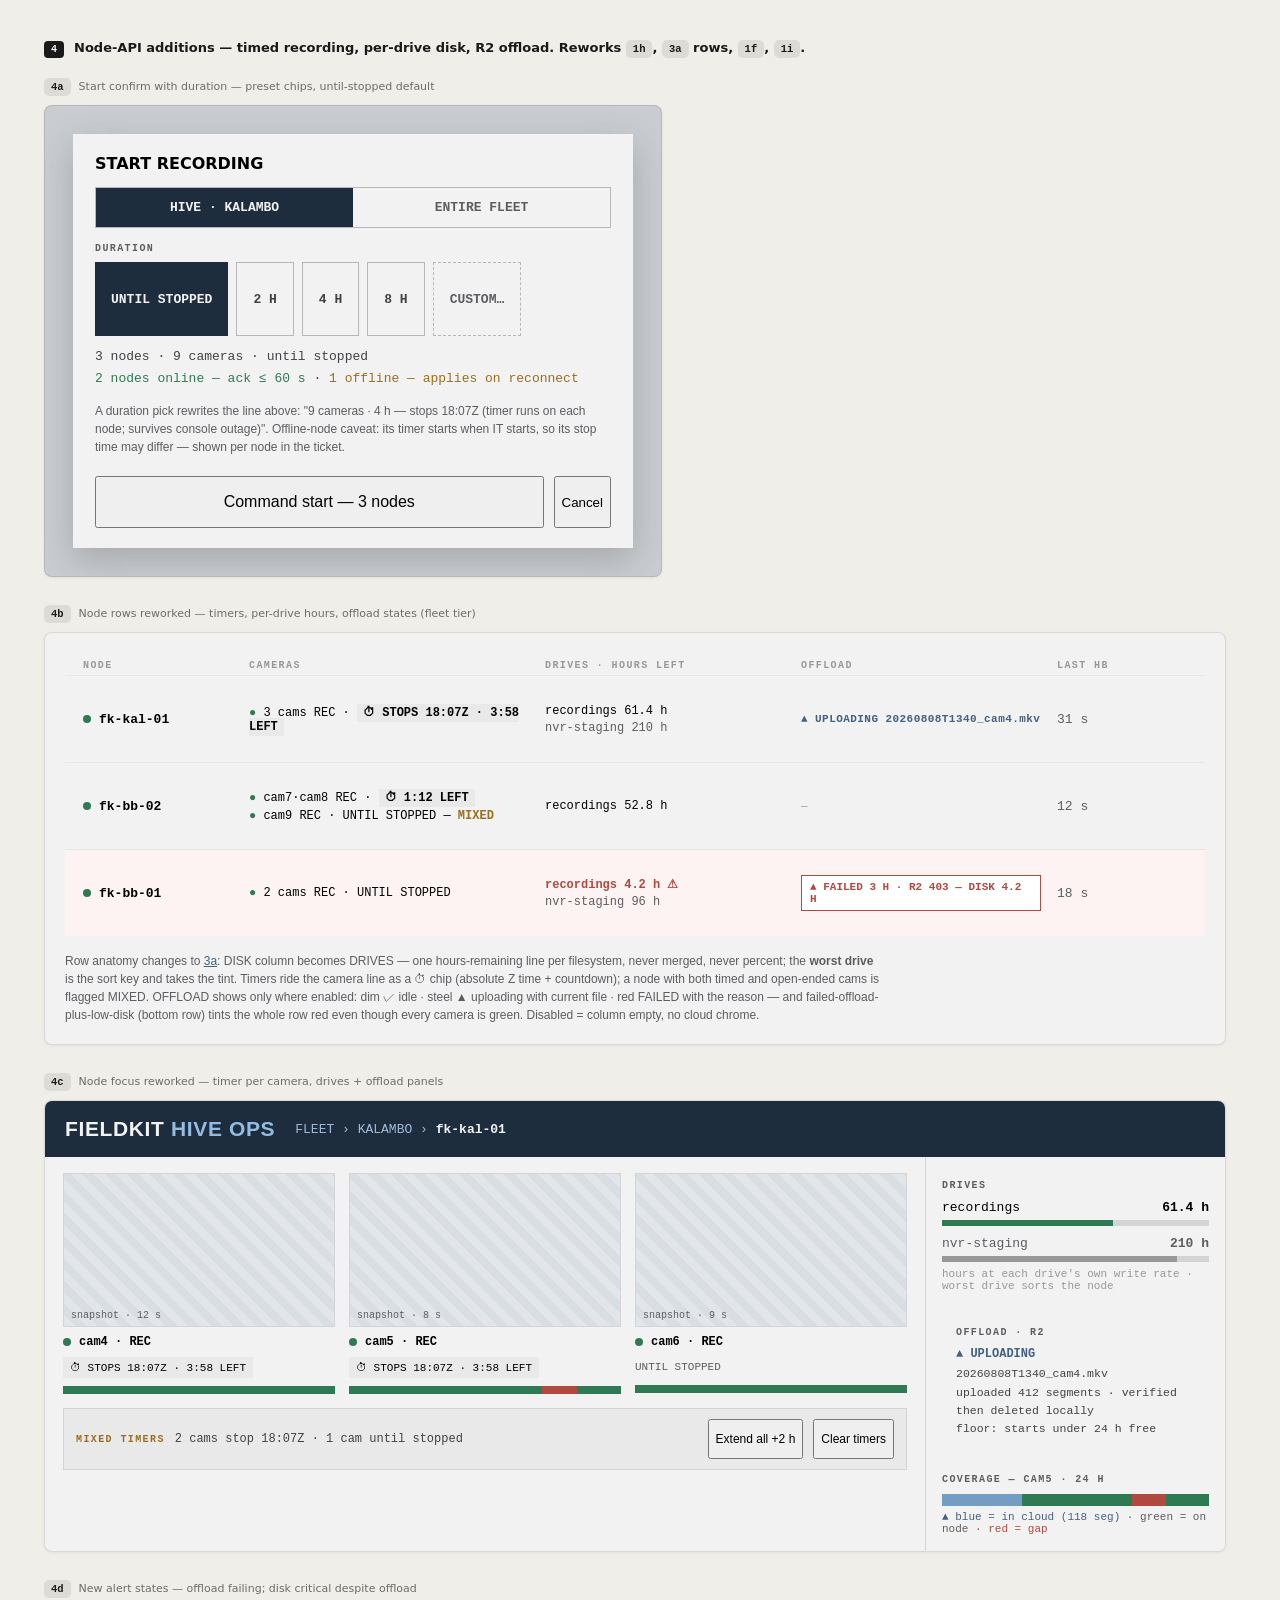
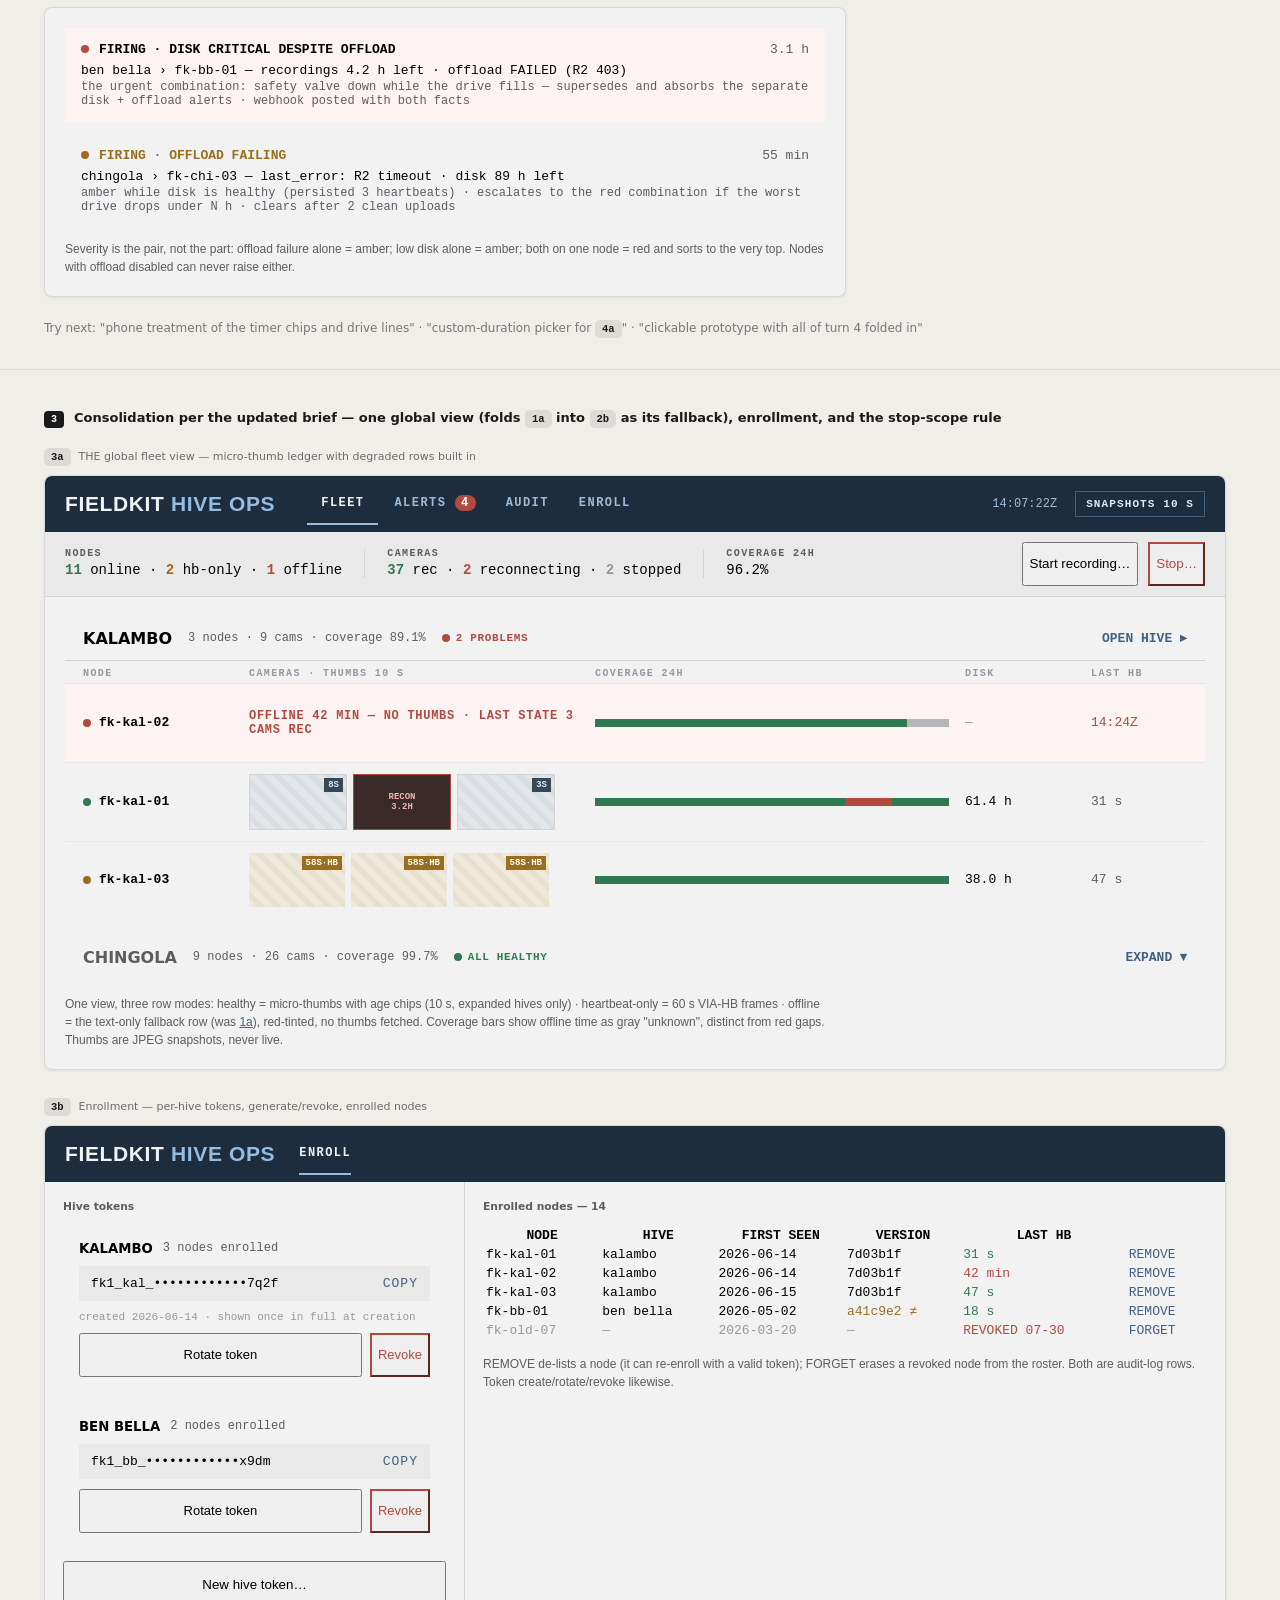
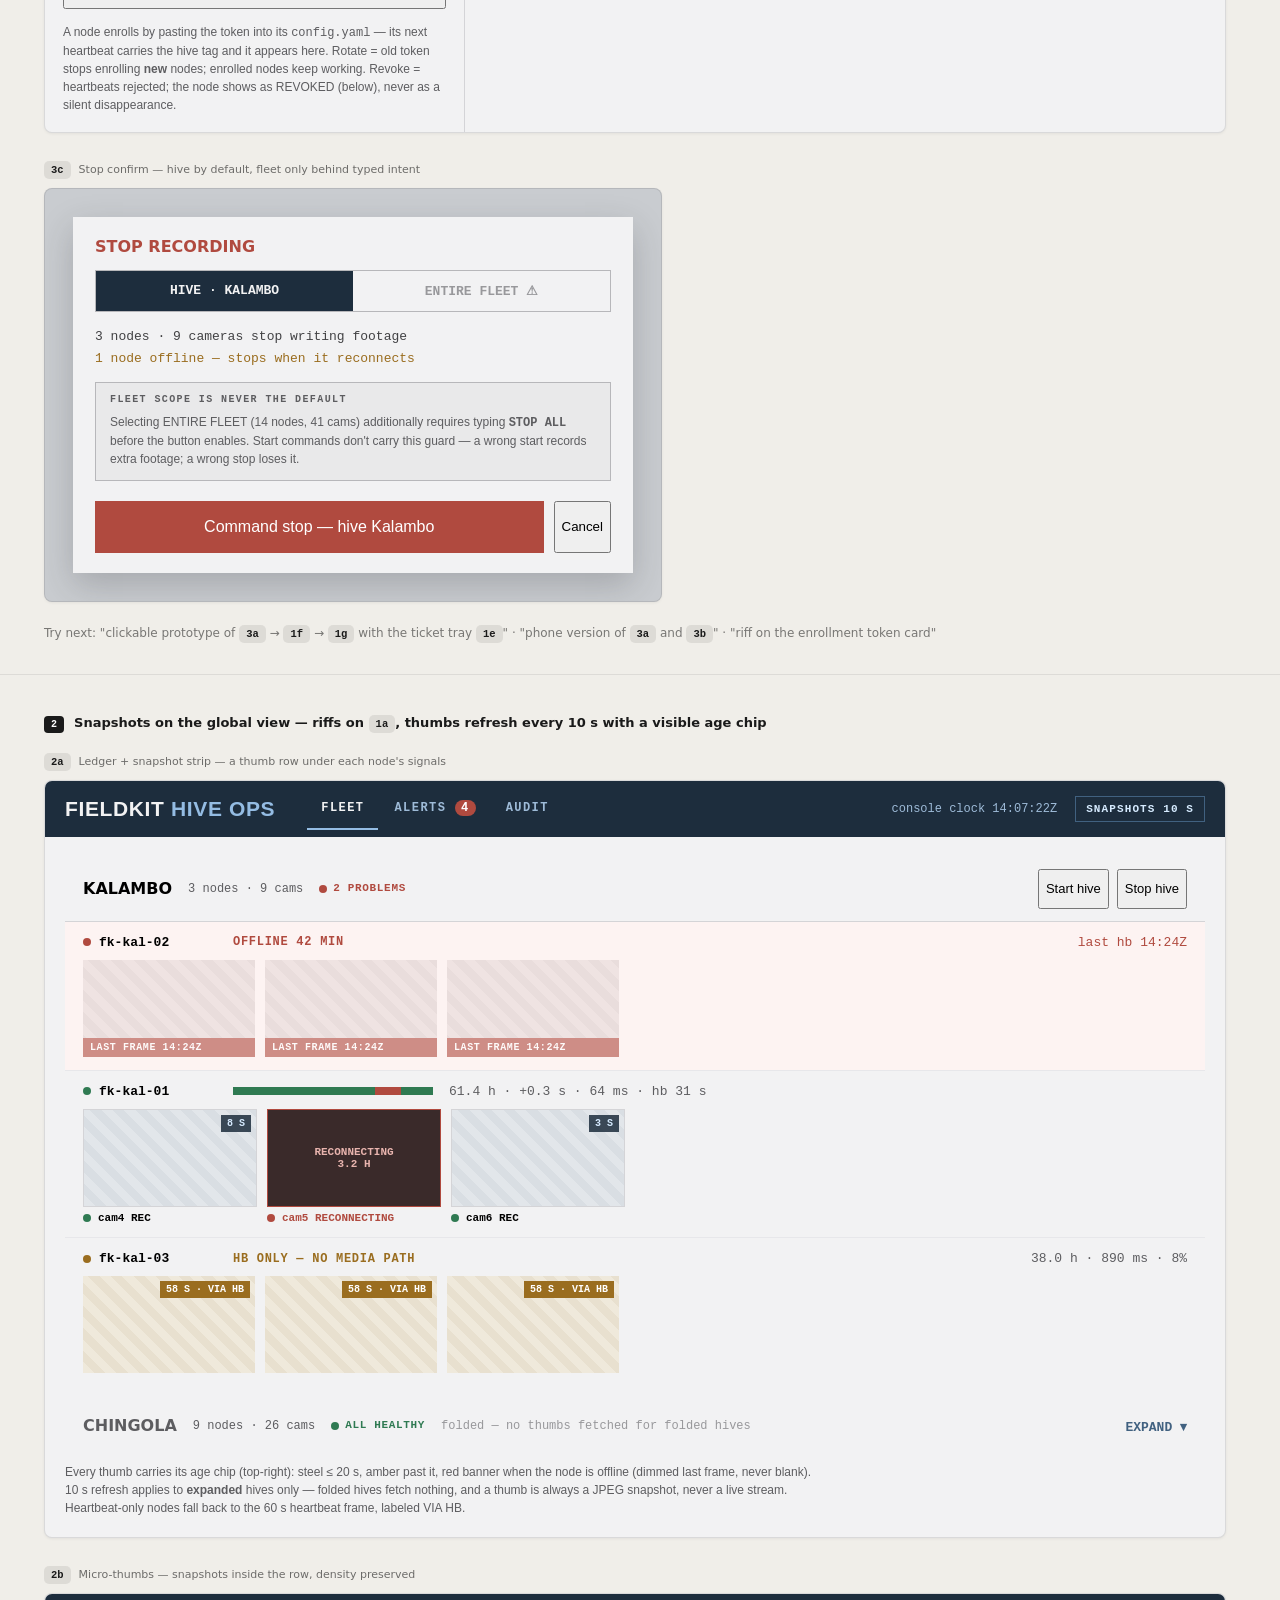
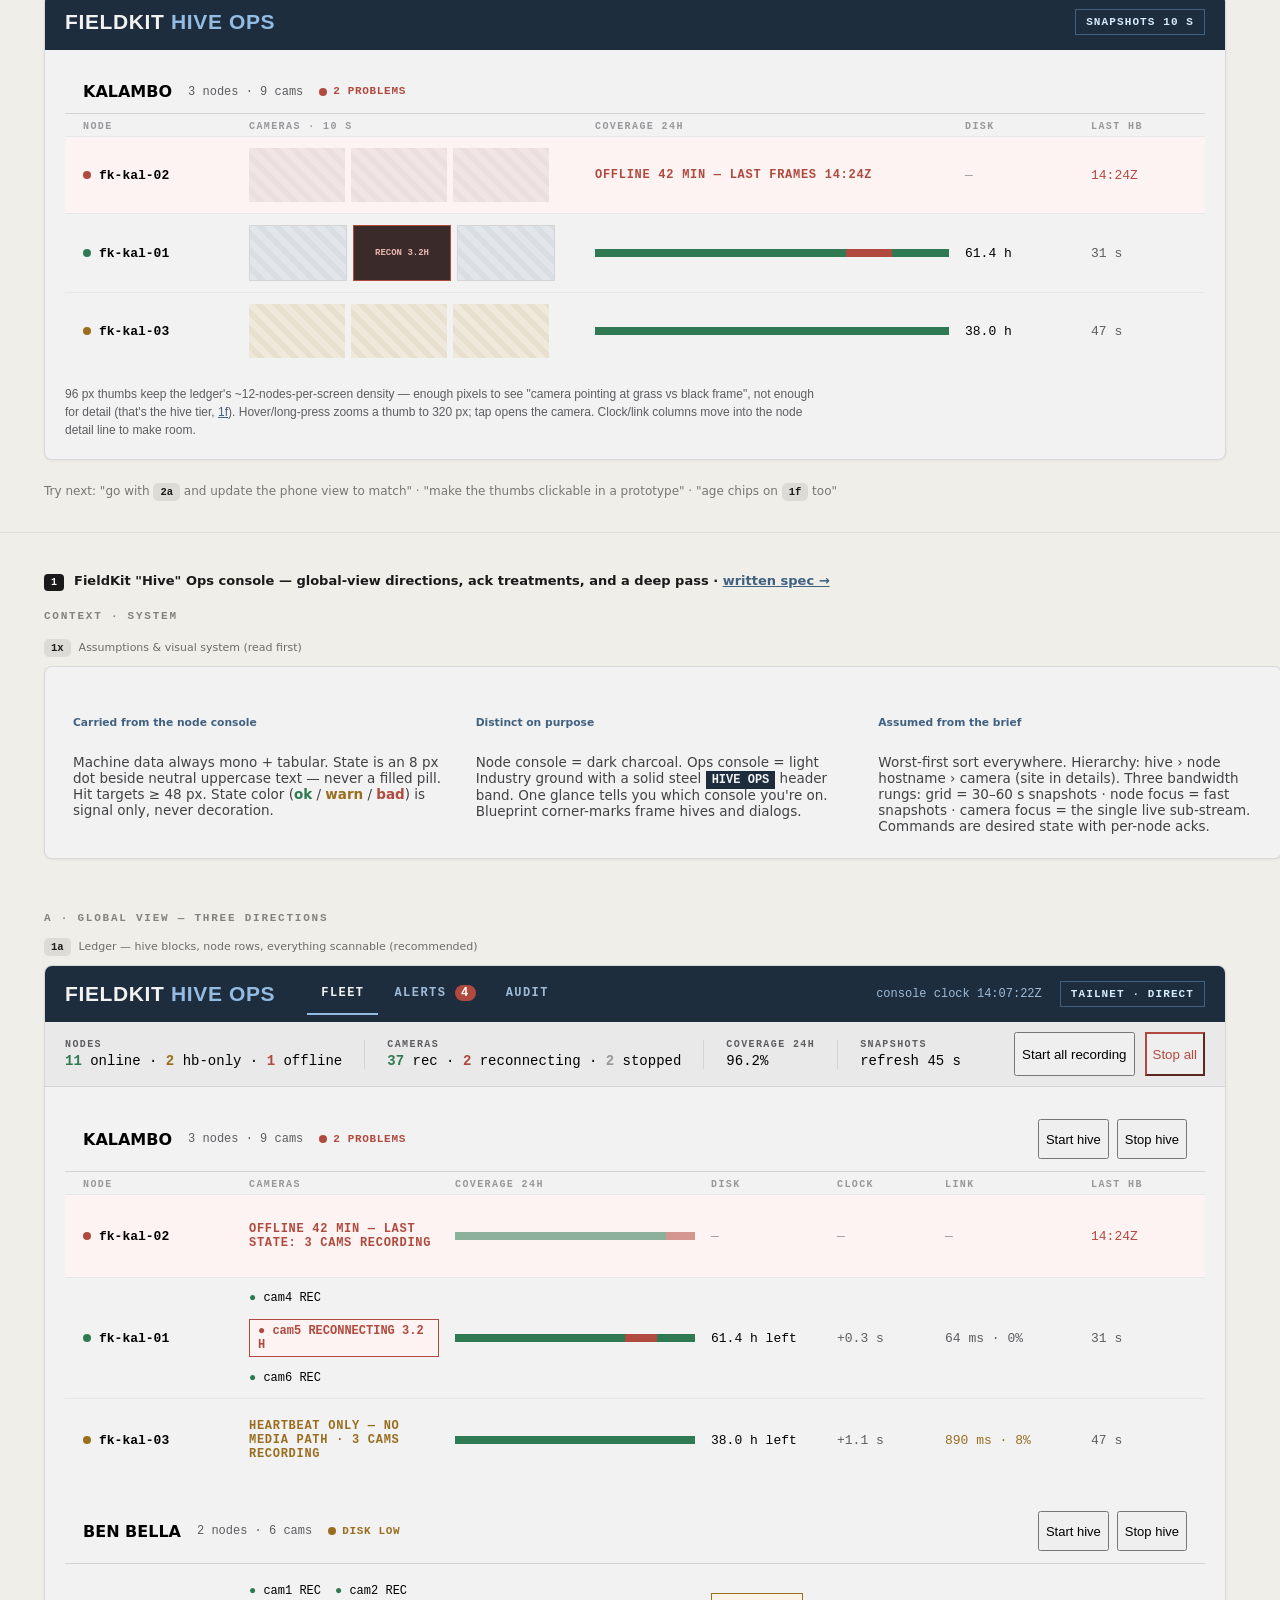
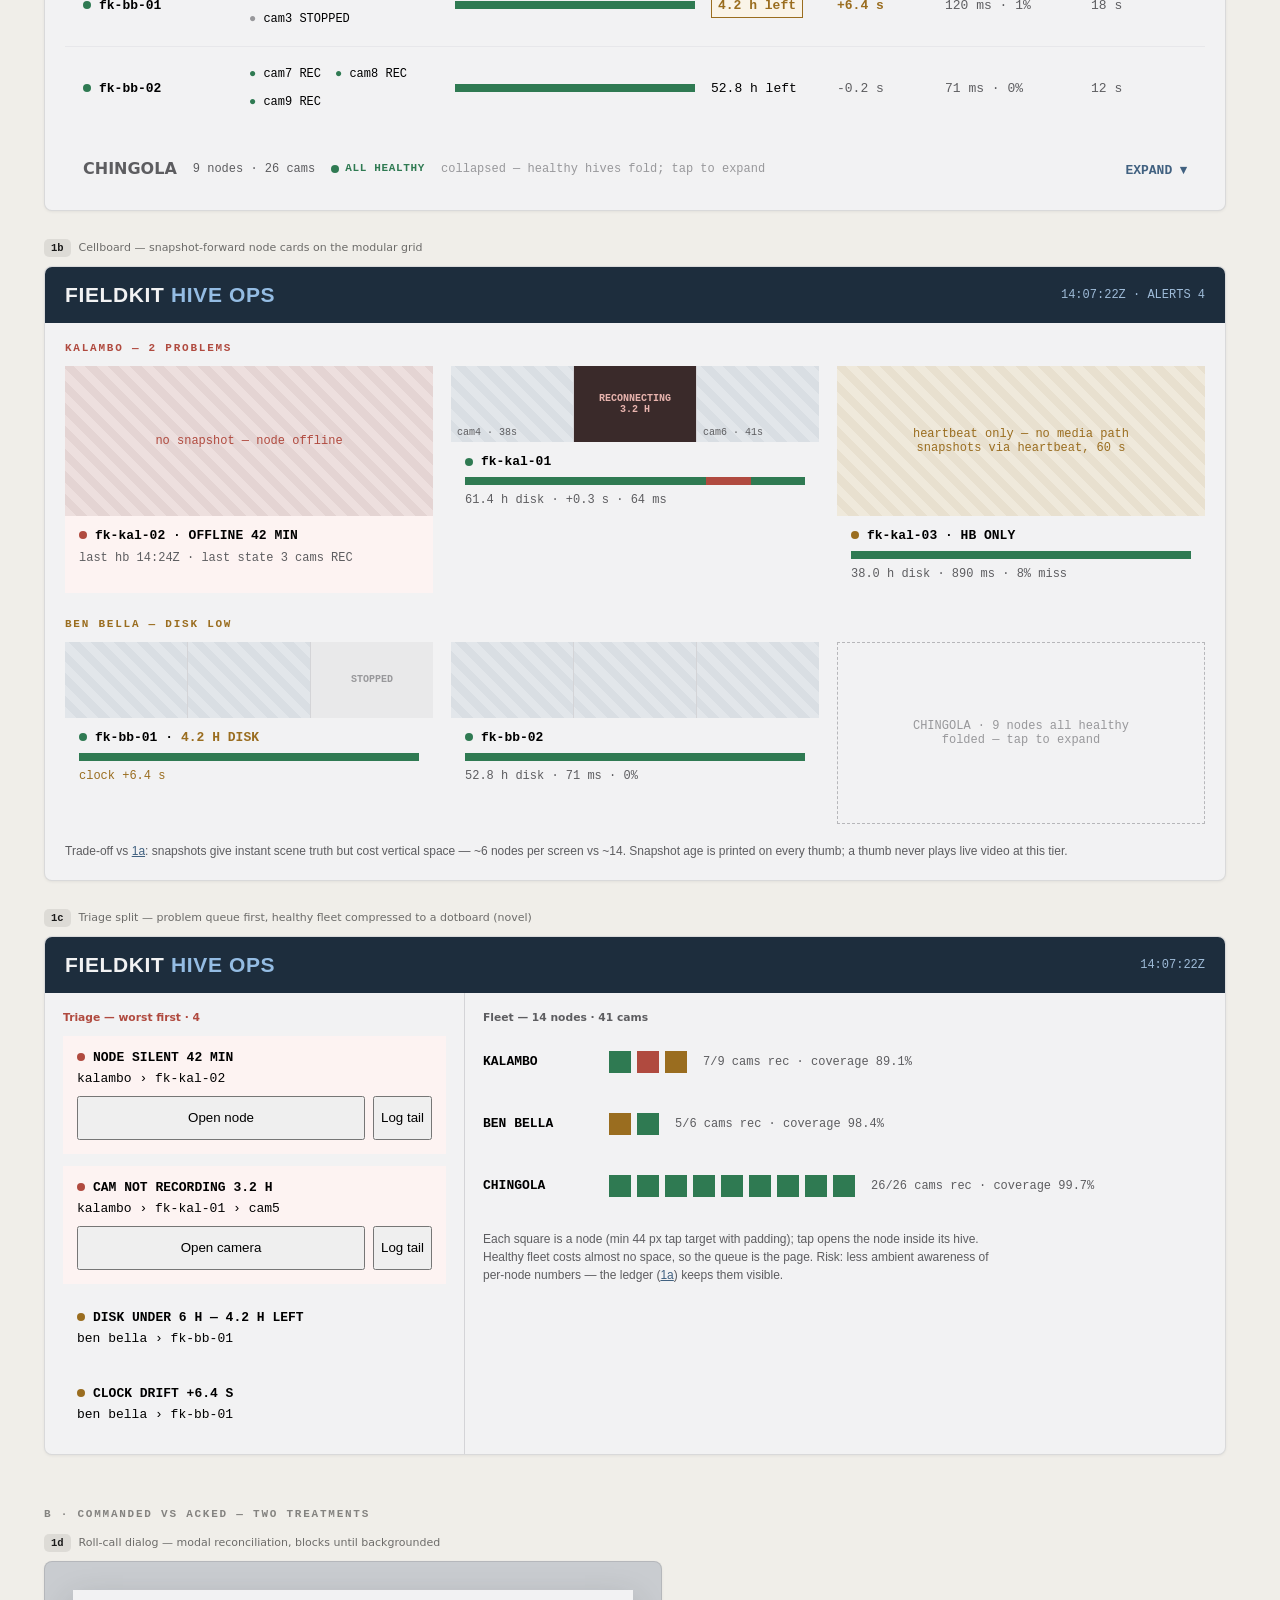
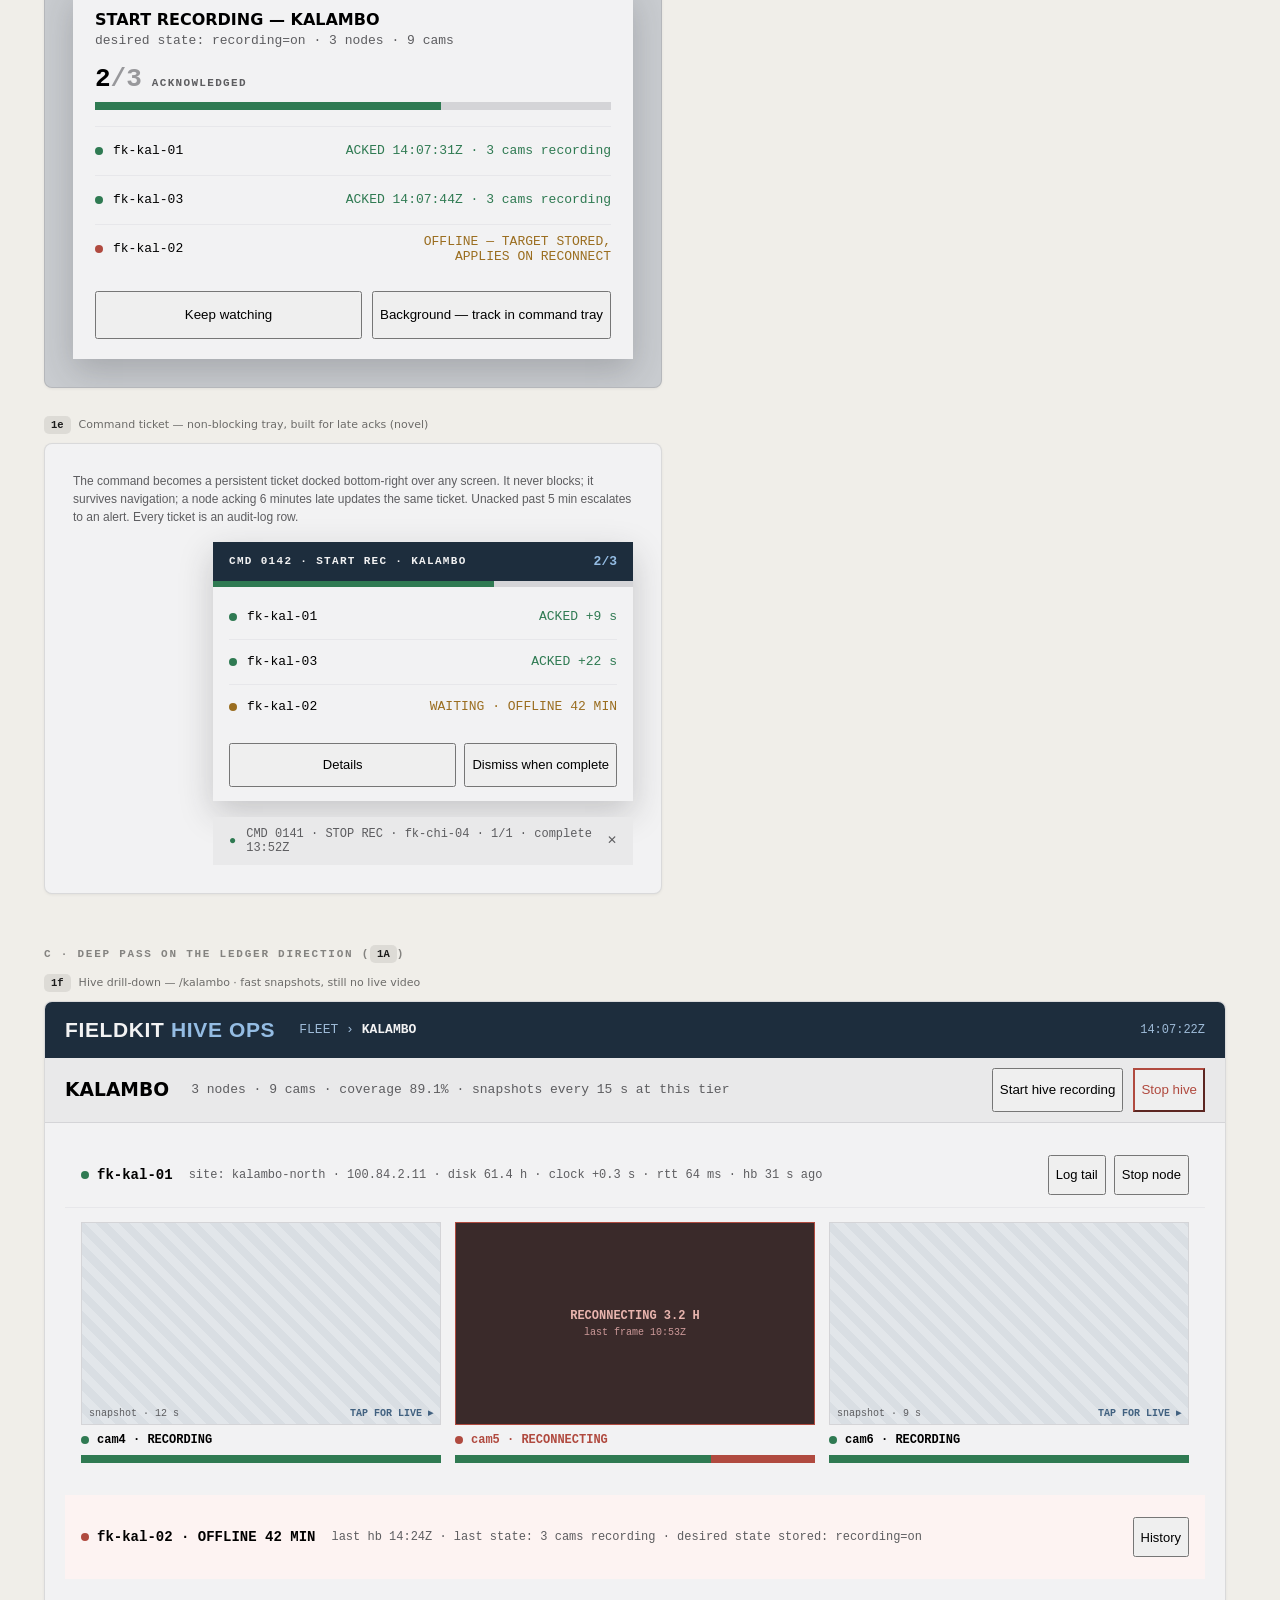
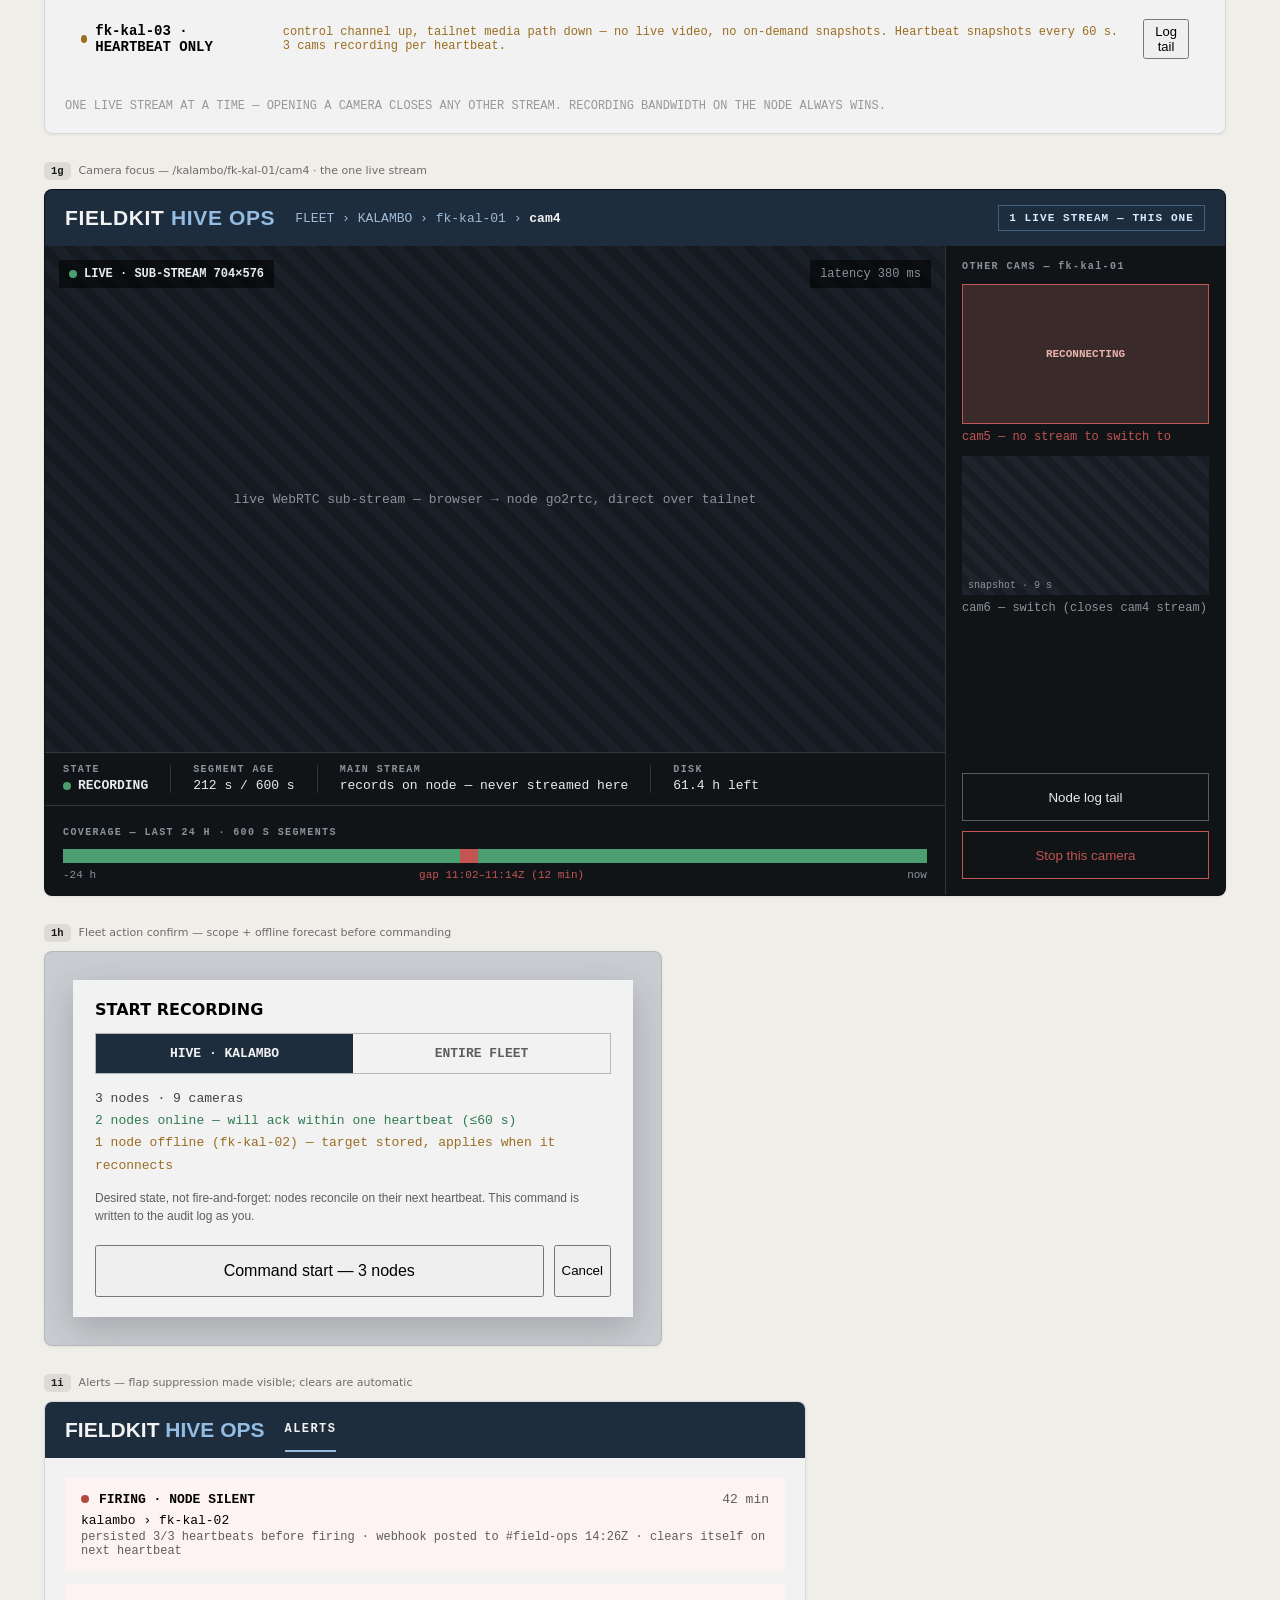
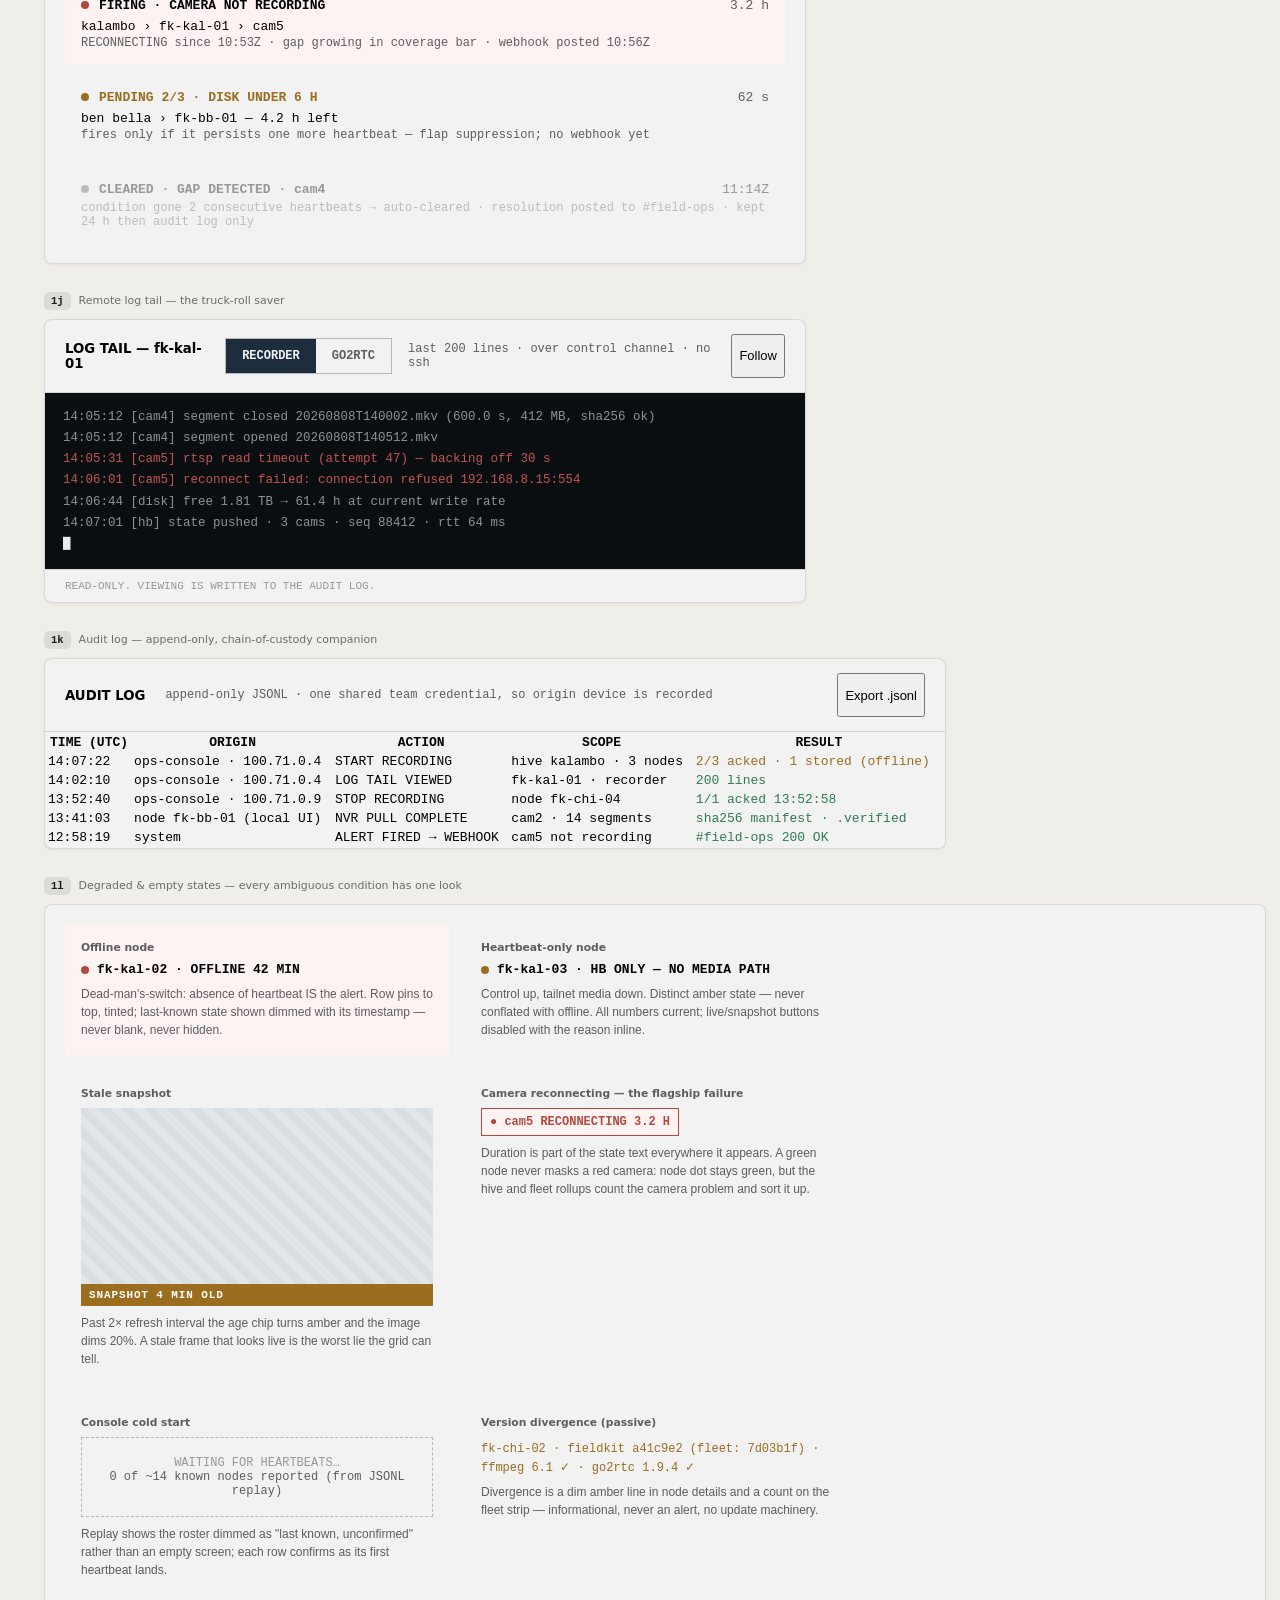
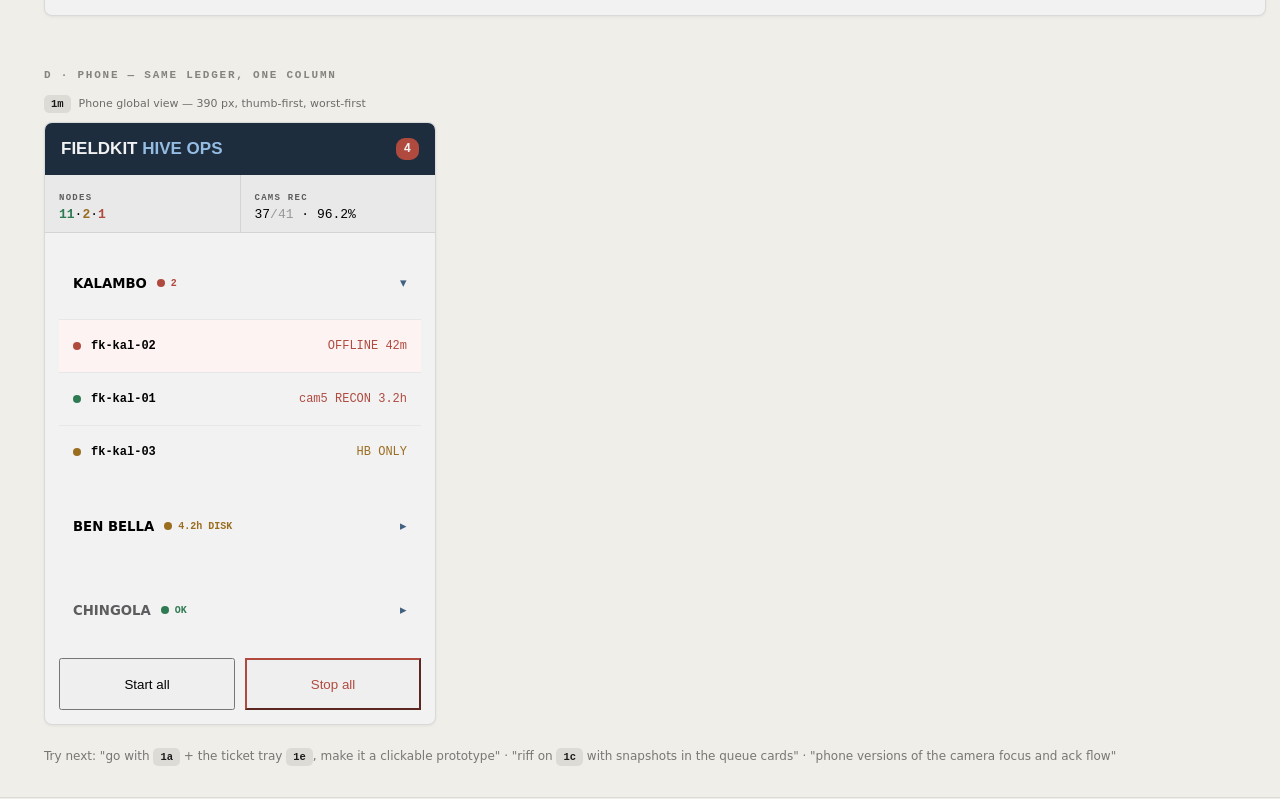
==== docs/ops-design-mocks.html @ 4061f27e "Hive ops console: fleet supervision for FieldKit nodes Nodes with an ops: block dial out to a centra" ====
<!DOCTYPE html>
<html>
<head>
<meta charset="utf-8">
<meta name="viewport" content="width=device-width, initial-scale=1">
<script src="./support.js"></script>
</head>
<body>
<x-dc>
<helmet data-dc-atomics><meta name="design_doc_mode" content="canvas"><link rel="stylesheet" href="ds/industry.css"><style>body{margin:0;background:#f0eee9;font-family:"Barlow",system-ui,sans-serif}a{color:#416180}a:hover{color:#1d2d3d}.dv-turn{padding:40px 44px 32px;border-bottom:1px solid rgba(0,0,0,.08);scroll-margin-top:16px}.dv-thd{display:flex;align-items:baseline;gap:10px;margin:0 0 20px}.dv-tid{font:600 10px ui-monospace,Menlo,monospace;padding:3px 7px;background:#1a1a1a;color:#fff;border-radius:4px;text-decoration:none}.dv-tname{font:600 13px/1.2 system-ui,sans-serif;color:#1a1a1a}.dv-opts{display:flex;flex-wrap:wrap;gap:28px;align-items:flex-start}.dv-opt{flex:none;display:flex;flex-direction:column;gap:9px;scroll-margin-top:16px}.dv-oid{font:600 10.5px ui-monospace,Menlo,monospace;padding:3px 7px;background:rgba(0,0,0,.08);color:#1a1a1a;border-radius:5px;text-decoration:none}.dv-olabel{display:flex;align-items:baseline;gap:8px;font:400 11px/1.3 system-ui,sans-serif;color:rgba(0,0,0,.55)}.dv-card{max-width:100%;background:#f2f2f3;border:1px solid rgba(0,0,0,.1);border-radius:8px;box-shadow:0 1px 3px rgba(0,0,0,.06);overflow:hidden}.dv-opt:target .dv-oid{background:#2a78d6;color:#fff}.dv-next{margin:22px 0 0;font:12px/1.5 system-ui,sans-serif;color:rgba(0,0,0,.5)}.dv-group{flex-basis:100%;margin:26px 0 -14px;font:600 11px/1 ui-monospace,Menlo,monospace;letter-spacing:.16em;text-transform:uppercase;color:rgba(0,0,0,.45)}.dv-group:first-of-type{margin-top:0}</style></helmet>
<section class="dv-turn" id="t4" data-screen-label="Turn 4 — timed recording, per-drive disk, cloud offload">
<div class="dv-thd"><a class="dv-tid" href="#t4">4</a><span class="dv-tname">Node-API additions — timed recording, per-drive disk, R2 offload. Reworks <a class="dv-oid" href="#1h">1h</a>, <a class="dv-oid" href="#3a">3a</a> rows, <a class="dv-oid" href="#1f">1f</a>, <a class="dv-oid" href="#1i">1i</a>.</span></div>
<div class="dv-opts">

<div class="dv-opt" id="4a"><div class="dv-olabel"><a class="dv-oid" href="#4a">4a</a>Start confirm with duration — preset chips, until-stopped default</div>
<div class="dv-card" style="width:560px;background:#c9ccd0;padding:28px" data-screen-label="4a Start confirm with duration">
<div class="blueprint" style="background:#f2f2f3;box-shadow:0 12px 32px rgba(43,43,45,.22)"><i class="corner tl"></i><i class="corner tr"></i><i class="corner bl"></i><i class="corner br"></i>
<div style="padding:20px 22px">
<h4 style="margin:0 0 14px">START RECORDING</h4>
<div style="display:flex;border:1px solid #b7b7ba;margin-bottom:16px">
<span style="flex:1;text-align:center;padding:12px;font:600 13px ui-monospace,Menlo,monospace;background:#1d2d3d;color:#f2f2f3">HIVE · KALAMBO</span>
<span style="flex:1;text-align:center;padding:12px;font:600 13px ui-monospace,Menlo,monospace;color:#5d5d60">ENTIRE FLEET</span></div>
<div style="font:600 10px/1 ui-monospace,Menlo,monospace;letter-spacing:.14em;color:#5d5d60;margin-bottom:8px">DURATION</div>
<div style="display:flex;flex-wrap:wrap;gap:8px;margin-bottom:10px">
<span style="padding:12px 16px;font:600 13px ui-monospace,Menlo,monospace;background:#1d2d3d;color:#f2f2f3;min-height:48px;display:inline-flex;align-items:center">UNTIL STOPPED</span>
<span style="padding:12px 16px;font:600 13px ui-monospace,Menlo,monospace;border:1px solid #b7b7ba;color:#424244;min-height:48px;display:inline-flex;align-items:center">2 H</span>
<span style="padding:12px 16px;font:600 13px ui-monospace,Menlo,monospace;border:1px solid #b7b7ba;color:#424244;min-height:48px;display:inline-flex;align-items:center">4 H</span>
<span style="padding:12px 16px;font:600 13px ui-monospace,Menlo,monospace;border:1px solid #b7b7ba;color:#424244;min-height:48px;display:inline-flex;align-items:center">8 H</span>
<span style="padding:12px 16px;font:600 13px ui-monospace,Menlo,monospace;border:1px dashed #b7b7ba;color:#5d5d60;min-height:48px;display:inline-flex;align-items:center">CUSTOM…</span></div>
<div style="font:13px/1.7 ui-monospace,Menlo,monospace;color:#424244">3 nodes · 9 cameras · until stopped<br><span style="color:#2f7a52">2 nodes online — ack ≤ 60 s</span> · <span style="color:#9a6d1f">1 offline — applies on reconnect</span></div>
<p style="font:12px/1.5 'Barlow',sans-serif;color:#5d5d60;margin:12px 0 0">A duration pick rewrites the line above: "9 cameras · 4 h — stops 18:07Z (timer runs on each node; survives console outage)". Offline-node caveat: its timer starts when IT starts, so its stop time may differ — shown per node in the ticket.</p></div>
<div style="display:flex;gap:10px;padding:0 22px 20px">
<button class="btn btn-primary" style="min-height:52px;flex:1;font-size:16px">Command start — 3 nodes</button>
<button class="btn btn-ghost" style="min-height:52px">Cancel</button></div></div></div></div>

<div class="dv-opt" id="4b"><div class="dv-olabel"><a class="dv-oid" href="#4b">4b</a>Node rows reworked — timers, per-drive hours, offload states (fleet tier)</div>
<div class="dv-card" style="width:1180px" data-screen-label="4b Node rows with timers, drives, offload">
<div style="padding:20px">
<div class="blueprint"><i class="corner tl"></i><i class="corner tr"></i><i class="corner bl"></i><i class="corner br"></i>
<div style="display:grid;grid-template-columns:150px 1fr 240px 240px 130px;gap:0 16px;align-items:center;padding:8px 18px 4px;font:600 10px/1 ui-monospace,Menlo,monospace;letter-spacing:.14em;color:#98989b"><span>NODE</span><span>CAMERAS</span><span>DRIVES · HOURS LEFT</span><span>OFFLOAD</span><span>LAST HB</span></div>
<div style="display:grid;grid-template-columns:150px 1fr 240px 240px 130px;gap:0 16px;align-items:center;padding:13px 18px;border-top:1px solid #e7e7ea;min-height:60px">
<span style="display:inline-flex;align-items:center;gap:8px;font:600 13px ui-monospace,Menlo,monospace"><span style="width:8px;height:8px;border-radius:50%;background:#2f7a52;display:inline-block"></span>fk-kal-01</span>
<span style="display:flex;flex-direction:column;gap:4px;font:12px ui-monospace,Menlo,monospace"><span><span style="color:#2f7a52">●</span> 3 cams REC · <b style="background:#e9e9ea;padding:2px 6px">⏱ STOPS 18:07Z · 3:58 LEFT</b></span></span>
<span style="display:flex;flex-direction:column;gap:3px;font:12px ui-monospace,Menlo,monospace"><span>recordings 61.4 h</span><span style="color:#5d5d60">nvr-staging 210 h</span></span>
<span style="display:inline-flex;align-items:center;gap:7px;font:600 11px ui-monospace,Menlo,monospace;color:#416180;letter-spacing:.04em">▲ UPLOADING 20260808T1340_cam4.mkv</span>
<span style="font:13px ui-monospace,Menlo,monospace;color:#5d5d60">31 s</span></div>
<div style="display:grid;grid-template-columns:150px 1fr 240px 240px 130px;gap:0 16px;align-items:center;padding:13px 18px;border-top:1px solid #e7e7ea;min-height:60px">
<span style="display:inline-flex;align-items:center;gap:8px;font:600 13px ui-monospace,Menlo,monospace"><span style="width:8px;height:8px;border-radius:50%;background:#2f7a52;display:inline-block"></span>fk-bb-02</span>
<span style="display:flex;flex-direction:column;gap:4px;font:12px ui-monospace,Menlo,monospace"><span><span style="color:#2f7a52">●</span> cam7·cam8 REC · <b style="background:#e9e9ea;padding:2px 6px">⏱ 1:12 LEFT</b></span><span><span style="color:#2f7a52">●</span> cam9 REC · UNTIL STOPPED — <b style="color:#9a6d1f">MIXED</b></span></span>
<span style="display:flex;flex-direction:column;gap:3px;font:12px ui-monospace,Menlo,monospace"><span>recordings 52.8 h</span></span>
<span style="font:11px ui-monospace,Menlo,monospace;color:#98989b">—</span>
<span style="font:13px ui-monospace,Menlo,monospace;color:#5d5d60">12 s</span></div>
<div style="display:grid;grid-template-columns:150px 1fr 240px 240px 130px;gap:0 16px;align-items:center;padding:13px 18px;border-top:1px solid #e7e7ea;min-height:60px;background:#fdf3f2">
<span style="display:inline-flex;align-items:center;gap:8px;font:600 13px ui-monospace,Menlo,monospace"><span style="width:8px;height:8px;border-radius:50%;background:#2f7a52;display:inline-block"></span>fk-bb-01</span>
<span style="font:12px ui-monospace,Menlo,monospace"><span style="color:#2f7a52">●</span> 2 cams REC · UNTIL STOPPED</span>
<span style="display:flex;flex-direction:column;gap:3px;font:12px ui-monospace,Menlo,monospace"><span style="color:#b04a3f;font-weight:600">recordings 4.2 h ⚠</span><span style="color:#5d5d60">nvr-staging 96 h</span></span>
<span style="display:inline-flex;align-items:center;gap:7px;font:600 11px ui-monospace,Menlo,monospace;color:#b04a3f;background:#fff;border:1px solid #b04a3f;padding:5px 8px">▲ FAILED 3 H · R2 403 — DISK 4.2 H</span>
<span style="font:13px ui-monospace,Menlo,monospace;color:#5d5d60">18 s</span></div>
</div>
<p style="font:12px/1.5 'Barlow',sans-serif;color:#5d5d60;margin:16px 0 0;max-width:820px">Row anatomy changes to <a href="#3a">3a</a>: DISK column becomes DRIVES — one hours-remaining line per filesystem, never merged, never percent; the <b>worst drive</b> is the sort key and takes the tint. Timers ride the camera line as a ⏱ chip (absolute Z time + countdown); a node with both timed and open-ended cams is flagged MIXED. OFFLOAD shows only where enabled: dim ✓ idle · steel ▲ uploading with current file · red FAILED with the reason — and failed-offload-plus-low-disk (bottom row) tints the whole row red even though every camera is green. Disabled = column empty, no cloud chrome.</p>
</div></div></div>

<div class="dv-opt" id="4c"><div class="dv-olabel"><a class="dv-oid" href="#4c">4c</a>Node focus reworked — timer per camera, drives + offload panels</div>
<div class="dv-card" style="width:1180px" data-screen-label="4c Node focus with drives and offload">
<div style="display:flex;align-items:center;gap:20px;background:#1d2d3d;color:#f2f2f3;padding:0 20px;min-height:56px">
<div style="font-family:'Barlow Condensed',sans-serif;font-weight:600;font-size:21px;letter-spacing:.03em">FIELDKIT <span style="color:#94bce3">HIVE OPS</span></div>
<span style="font:13px ui-monospace,Menlo,monospace;color:#9ebbd8">FLEET › KALAMBO › <b style="color:#f2f2f3">fk-kal-01</b></span></div>
<div style="display:grid;grid-template-columns:1fr 300px;gap:0">
<div style="padding:16px 18px">
<div style="display:grid;grid-template-columns:repeat(3,1fr);gap:14px">
<div style="display:flex;flex-direction:column;gap:8px">
<div style="aspect-ratio:16/9;background:repeating-linear-gradient(45deg,#e2e6ea 0 8px,#d9dee3 8px 16px);border:1px solid #d4d4d7;display:flex;align-items:end"><span style="font:10px ui-monospace,Menlo,monospace;color:#5d5d60;padding:5px 7px">snapshot · 12 s</span></div>
<span style="display:flex;align-items:center;gap:8px;font:600 12px ui-monospace,Menlo,monospace"><span style="width:8px;height:8px;border-radius:50%;background:#2f7a52"></span>cam4 · REC</span>
<span style="font:11px ui-monospace,Menlo,monospace;background:#e9e9ea;padding:4px 7px;width:fit-content">⏱ STOPS 18:07Z · 3:58 LEFT</span>
<span style="height:8px;background:#2f7a52"></span></div>
<div style="display:flex;flex-direction:column;gap:8px">
<div style="aspect-ratio:16/9;background:repeating-linear-gradient(45deg,#e2e6ea 0 8px,#d9dee3 8px 16px);border:1px solid #d4d4d7;display:flex;align-items:end"><span style="font:10px ui-monospace,Menlo,monospace;color:#5d5d60;padding:5px 7px">snapshot · 8 s</span></div>
<span style="display:flex;align-items:center;gap:8px;font:600 12px ui-monospace,Menlo,monospace"><span style="width:8px;height:8px;border-radius:50%;background:#2f7a52"></span>cam5 · REC</span>
<span style="font:11px ui-monospace,Menlo,monospace;background:#e9e9ea;padding:4px 7px;width:fit-content">⏱ STOPS 18:07Z · 3:58 LEFT</span>
<span style="height:8px;background:linear-gradient(90deg,#2f7a52 0 71%,#b04a3f 71% 84%,#2f7a52 84% 100%)"></span></div>
<div style="display:flex;flex-direction:column;gap:8px">
<div style="aspect-ratio:16/9;background:repeating-linear-gradient(45deg,#e2e6ea 0 8px,#d9dee3 8px 16px);border:1px solid #d4d4d7;display:flex;align-items:end"><span style="font:10px ui-monospace,Menlo,monospace;color:#5d5d60;padding:5px 7px">snapshot · 9 s</span></div>
<span style="display:flex;align-items:center;gap:8px;font:600 12px ui-monospace,Menlo,monospace"><span style="width:8px;height:8px;border-radius:50%;background:#2f7a52"></span>cam6 · REC</span>
<span style="font:11px ui-monospace,Menlo,monospace;color:#5d5d60;padding:4px 0;width:fit-content">UNTIL STOPPED</span>
<span style="height:8px;background:#2f7a52"></span></div></div>
<div style="display:flex;align-items:center;gap:10px;margin-top:14px;padding:10px 12px;border:1px solid #d4d4d7;background:#e9e9ea">
<span style="font:600 10px ui-monospace,Menlo,monospace;letter-spacing:.14em;color:#9a6d1f">MIXED TIMERS</span>
<span style="font:12px ui-monospace,Menlo,monospace;color:#424244">2 cams stop 18:07Z · 1 cam until stopped</span>
<button class="btn btn-ghost" style="margin-left:auto;min-height:40px;font-size:12px">Extend all +2 h</button>
<button class="btn btn-ghost" style="min-height:40px;font-size:12px">Clear timers</button></div></div>
<div style="border-left:1px solid #d4d4d7;padding:16px;display:flex;flex-direction:column;gap:16px">
<div><span style="font:600 10px/1 ui-monospace,Menlo,monospace;letter-spacing:.14em;color:#5d5d60">DRIVES</span>
<div style="display:flex;justify-content:space-between;font:13px ui-monospace,Menlo,monospace;margin-top:8px"><span>recordings</span><b>61.4 h</b></div>
<div style="height:6px;background:#d4d4d7;margin:5px 0 10px"><div style="height:100%;width:64%;background:#2f7a52"></div></div>
<div style="display:flex;justify-content:space-between;font:13px ui-monospace,Menlo,monospace;color:#5d5d60"><span>nvr-staging</span><b>210 h</b></div>
<div style="height:6px;background:#d4d4d7;margin-top:5px"><div style="height:100%;width:88%;background:#98989b"></div></div>
<div style="font:11px ui-monospace,Menlo,monospace;color:#98989b;margin-top:6px">hours at each drive's own write rate · worst drive sorts the node</div></div>
<div class="blueprint" style="padding:12px 14px"><i class="corner tl"></i><i class="corner tr"></i><i class="corner bl"></i><i class="corner br"></i>
<span style="font:600 10px/1 ui-monospace,Menlo,monospace;letter-spacing:.14em;color:#5d5d60">OFFLOAD · R2</span>
<div style="display:flex;align-items:center;gap:8px;font:600 12px ui-monospace,Menlo,monospace;color:#416180;margin-top:8px">▲ UPLOADING</div>
<div style="font:11.5px/1.6 ui-monospace,Menlo,monospace;color:#424244;margin-top:4px">20260808T1340_cam4.mkv<br>uploaded 412 segments · verified then deleted locally<br>floor: starts under 24 h free</div></div>
<div><span style="font:600 10px/1 ui-monospace,Menlo,monospace;letter-spacing:.14em;color:#5d5d60">COVERAGE — CAM5 · 24 H</span>
<div style="height:12px;background:linear-gradient(90deg,#749dc4 0 30%,#2f7a52 30% 71%,#b04a3f 71% 84%,#2f7a52 84% 100%);margin:8px 0 5px"></div>
<div style="font:11px ui-monospace,Menlo,monospace;color:#5d5d60"><span style="color:#416180">▲ blue = in cloud (118 seg)</span> · green = on node · <span style="color:#b04a3f">red = gap</span></div></div>
</div></div></div></div>

<div class="dv-opt" id="4d"><div class="dv-olabel"><a class="dv-oid" href="#4d">4d</a>New alert states — offload failing; disk critical despite offload</div>
<div class="dv-card" style="width:760px;padding:20px;display:flex;flex-direction:column;gap:12px" data-screen-label="4d Offload alerts">
<div class="blueprint" style="background:#fdf3f2;padding:14px 16px"><i class="corner tl"></i><i class="corner tr"></i><i class="corner bl"></i><i class="corner br"></i>
<div style="display:flex;align-items:center;gap:10px;font:600 13px ui-monospace,Menlo,monospace"><span style="width:8px;height:8px;border-radius:50%;background:#b04a3f;flex:none"></span>FIRING · DISK CRITICAL DESPITE OFFLOAD<span style="margin-left:auto;color:#5d5d60;font-weight:400">3.1 h</span></div>
<div style="font:13px ui-monospace,Menlo,monospace;margin:6px 0 2px">ben bella › fk-bb-01 — recordings 4.2 h left · offload FAILED (R2 403)</div>
<div style="font:12px ui-monospace,Menlo,monospace;color:#5d5d60">the urgent combination: safety valve down while the drive fills — supersedes and absorbs the separate disk + offload alerts · webhook posted with both facts</div></div>
<div class="blueprint" style="padding:14px 16px"><i class="corner tl"></i><i class="corner tr"></i><i class="corner bl"></i><i class="corner br"></i>
<div style="display:flex;align-items:center;gap:10px;font:600 13px ui-monospace,Menlo,monospace;color:#9a6d1f"><span style="width:8px;height:8px;border-radius:50%;background:#9a6d1f;flex:none"></span>FIRING · OFFLOAD FAILING<span style="margin-left:auto;color:#5d5d60;font-weight:400">55 min</span></div>
<div style="font:13px ui-monospace,Menlo,monospace;margin:6px 0 2px">chingola › fk-chi-03 — last_error: R2 timeout · disk 89 h left</div>
<div style="font:12px ui-monospace,Menlo,monospace;color:#5d5d60">amber while disk is healthy (persisted 3 heartbeats) · escalates to the red combination if the worst drive drops under N h · clears after 2 clean uploads</div></div>
<p style="font:12px/1.5 'Barlow',sans-serif;color:#5d5d60;margin:0">Severity is the pair, not the part: offload failure alone = amber; low disk alone = amber; both on one node = red and sorts to the very top. Nodes with offload disabled can never raise either.</p>
</div></div>

</div>
<p class="dv-next">Try next: "phone treatment of the timer chips and drive lines" · "custom-duration picker for <a class="dv-oid" href="#4a">4a</a>" · "clickable prototype with all of turn 4 folded in"</p>
</section>
<section class="dv-turn" id="t3" data-screen-label="Turn 3 — consolidated fleet view, enrollment, stop scoping">
<div class="dv-thd"><a class="dv-tid" href="#t3">3</a><span class="dv-tname">Consolidation per the updated brief — one global view (folds <a class="dv-oid" href="#1a">1a</a> into <a class="dv-oid" href="#2b">2b</a> as its fallback), enrollment, and the stop-scope rule</span></div>
<div class="dv-opts">

<div class="dv-opt" id="3a"><div class="dv-olabel"><a class="dv-oid" href="#3a">3a</a>THE global fleet view — micro-thumb ledger with degraded rows built in</div>
<div class="dv-card" style="width:1180px" data-screen-label="3a Global fleet view (consolidated)">
<div style="display:flex;align-items:center;gap:24px;background:#1d2d3d;color:#f2f2f3;padding:0 20px;min-height:56px">
<div style="font-family:'Barlow Condensed',sans-serif;font-weight:600;font-size:21px;letter-spacing:.03em">FIELDKIT <span style="color:#94bce3">HIVE OPS</span></div>
<div style="display:flex;gap:2px;margin-left:8px">
<span style="font:600 12px/1 ui-monospace,Menlo,monospace;letter-spacing:.12em;padding:14px 14px;border-bottom:2px solid #94bce3">FLEET</span>
<span style="font:600 12px/1 ui-monospace,Menlo,monospace;letter-spacing:.12em;padding:14px 14px;color:#9ebbd8">ALERTS <span style="background:#b04a3f;color:#fff;border-radius:8px;padding:1px 6px">4</span></span>
<span style="font:600 12px/1 ui-monospace,Menlo,monospace;letter-spacing:.12em;padding:14px 14px;color:#9ebbd8">AUDIT</span>
<span style="font:600 12px/1 ui-monospace,Menlo,monospace;letter-spacing:.12em;padding:14px 14px;color:#9ebbd8">ENROLL</span></div>
<div style="margin-left:auto;display:flex;align-items:center;gap:18px">
<span style="font:12px ui-monospace,Menlo,monospace;color:#9ebbd8">14:07:22Z</span>
<span style="font:600 11px ui-monospace,Menlo,monospace;letter-spacing:.1em;border:1px solid #416180;padding:6px 10px;color:#d6ebff">SNAPSHOTS 10 S</span></div></div>
<div style="display:flex;flex-wrap:wrap;align-items:center;border-bottom:1px solid #d4d4d7;background:#e9e9ea;padding:10px 20px">
<div style="display:flex;flex-direction:column;gap:3px;padding-right:22px;border-right:1px solid #d4d4d7"><span style="font:600 10px/1 ui-monospace,Menlo,monospace;letter-spacing:.14em;color:#5d5d60">NODES</span><span style="font:14px ui-monospace,Menlo,monospace"><b style="color:#2f7a52">11</b> online · <b style="color:#9a6d1f">2</b> hb-only · <b style="color:#b04a3f">1</b> offline</span></div>
<div style="display:flex;flex-direction:column;gap:3px;padding:0 22px;border-right:1px solid #d4d4d7"><span style="font:600 10px/1 ui-monospace,Menlo,monospace;letter-spacing:.14em;color:#5d5d60">CAMERAS</span><span style="font:14px ui-monospace,Menlo,monospace"><b style="color:#2f7a52">37</b> rec · <b style="color:#b04a3f">2</b> reconnecting · <b style="color:#98989b">2</b> stopped</span></div>
<div style="display:flex;flex-direction:column;gap:3px;padding:0 22px"><span style="font:600 10px/1 ui-monospace,Menlo,monospace;letter-spacing:.14em;color:#5d5d60">COVERAGE 24H</span><span style="font:14px ui-monospace,Menlo,monospace">96.2%</span></div>
<div style="margin-left:auto;display:flex;gap:10px"><button class="btn btn-secondary" style="min-height:44px">Start recording…</button><button class="btn btn-ghost" style="min-height:44px;color:#b04a3f;border-color:#b04a3f">Stop…</button></div></div>
<div style="padding:20px">
<div class="blueprint"><i class="corner tl"></i><i class="corner tr"></i><i class="corner bl"></i><i class="corner br"></i>
<div style="display:flex;align-items:center;gap:16px;padding:12px 18px;border-bottom:1px solid #d4d4d7">
<h4 style="margin:0">KALAMBO</h4><span style="font:12px ui-monospace,Menlo,monospace;color:#5d5d60">3 nodes · 9 cams · coverage 89.1%</span>
<span style="display:inline-flex;align-items:center;gap:6px;font:600 11px/1 ui-monospace,Menlo,monospace;letter-spacing:.06em;color:#b04a3f"><span style="width:8px;height:8px;border-radius:50%;background:#b04a3f;display:inline-block"></span>2 PROBLEMS</span>
<span style="margin-left:auto;font:600 13px ui-monospace,Menlo,monospace;color:#416180">OPEN HIVE ▸</span></div>
<div style="display:grid;grid-template-columns:150px 330px 1fr 110px 96px;gap:0 16px;align-items:center;padding:8px 18px 4px;font:600 10px/1 ui-monospace,Menlo,monospace;letter-spacing:.14em;color:#98989b"><span>NODE</span><span>CAMERAS · THUMBS 10 S</span><span>COVERAGE 24H</span><span>DISK</span><span>LAST HB</span></div>
<div style="display:grid;grid-template-columns:150px 330px 1fr 110px 96px;gap:0 16px;align-items:center;padding:11px 18px;border-top:1px solid #e7e7ea;background:#fdf3f2;min-height:56px">
<span style="display:inline-flex;align-items:center;gap:8px;font:600 13px ui-monospace,Menlo,monospace"><span style="width:8px;height:8px;border-radius:50%;background:#b04a3f;display:inline-block"></span>fk-kal-02</span>
<span style="font:600 12px ui-monospace,Menlo,monospace;color:#b04a3f;letter-spacing:.06em">OFFLINE 42 MIN — NO THUMBS · LAST STATE 3 CAMS REC</span>
<span style="height:8px;background:linear-gradient(90deg,#2f7a52 0 88%,#b7b7ba 88% 100%)"></span>
<span style="font:13px ui-monospace,Menlo,monospace;color:#98989b">—</span>
<span style="font:13px ui-monospace,Menlo,monospace;color:#b04a3f">14:24Z</span></div>
<div style="display:grid;grid-template-columns:150px 330px 1fr 110px 96px;gap:0 16px;align-items:center;padding:11px 18px;border-top:1px solid #e7e7ea">
<span style="display:inline-flex;align-items:center;gap:8px;font:600 13px ui-monospace,Menlo,monospace"><span style="width:8px;height:8px;border-radius:50%;background:#2f7a52;display:inline-block"></span>fk-kal-01</span>
<span style="display:flex;gap:6px"><span style="width:96px;aspect-ratio:16/9;background:repeating-linear-gradient(45deg,#e2e6ea 0 6px,#d9dee3 6px 12px);border:1px solid #d4d4d7;position:relative;display:block"><span style="position:absolute;top:3px;right:3px;background:rgba(29,45,61,.85);color:#d6ebff;font:600 9px ui-monospace,Menlo,monospace;padding:2px 4px">8S</span></span><span style="width:96px;aspect-ratio:16/9;background:#3a2a2a;border:1px solid #b04a3f;display:flex;align-items:center;justify-content:center;font:600 9px ui-monospace,Menlo,monospace;color:#e8b4ae;text-align:center">RECON<br>3.2H</span><span style="width:96px;aspect-ratio:16/9;background:repeating-linear-gradient(45deg,#e2e6ea 0 6px,#d9dee3 6px 12px);border:1px solid #d4d4d7;position:relative;display:block"><span style="position:absolute;top:3px;right:3px;background:rgba(29,45,61,.85);color:#d6ebff;font:600 9px ui-monospace,Menlo,monospace;padding:2px 4px">3S</span></span></span>
<span style="height:8px;background:linear-gradient(90deg,#2f7a52 0 71%,#b04a3f 71% 84%,#2f7a52 84% 100%)"></span>
<span style="font:13px ui-monospace,Menlo,monospace">61.4 h</span>
<span style="font:13px ui-monospace,Menlo,monospace;color:#5d5d60">31 s</span></div>
<div style="display:grid;grid-template-columns:150px 330px 1fr 110px 96px;gap:0 16px;align-items:center;padding:11px 18px;border-top:1px solid #e7e7ea">
<span style="display:inline-flex;align-items:center;gap:8px;font:600 13px ui-monospace,Menlo,monospace"><span style="width:8px;height:8px;border-radius:50%;background:#9a6d1f;display:inline-block"></span>fk-kal-03</span>
<span style="display:flex;gap:6px"><span style="width:96px;aspect-ratio:16/9;background:repeating-linear-gradient(45deg,#efe9db 0 6px,#e8e0cf 6px 12px);position:relative;display:block"><span style="position:absolute;top:3px;right:3px;background:#9a6d1f;color:#fff;font:600 9px ui-monospace,Menlo,monospace;padding:2px 4px">58S·HB</span></span><span style="width:96px;aspect-ratio:16/9;background:repeating-linear-gradient(45deg,#efe9db 0 6px,#e8e0cf 6px 12px);position:relative;display:block"><span style="position:absolute;top:3px;right:3px;background:#9a6d1f;color:#fff;font:600 9px ui-monospace,Menlo,monospace;padding:2px 4px">58S·HB</span></span><span style="width:96px;aspect-ratio:16/9;background:repeating-linear-gradient(45deg,#efe9db 0 6px,#e8e0cf 6px 12px);position:relative;display:block"><span style="position:absolute;top:3px;right:3px;background:#9a6d1f;color:#fff;font:600 9px ui-monospace,Menlo,monospace;padding:2px 4px">58S·HB</span></span></span>
<span style="height:8px;background:#2f7a52"></span>
<span style="font:13px ui-monospace,Menlo,monospace">38.0 h</span>
<span style="font:13px ui-monospace,Menlo,monospace;color:#5d5d60">47 s</span></div>
</div>
<div class="blueprint" style="margin-top:18px"><i class="corner tl"></i><i class="corner tr"></i><i class="corner bl"></i><i class="corner br"></i>
<div style="display:flex;align-items:center;gap:16px;padding:12px 18px">
<h4 style="margin:0;color:#5d5d60">CHINGOLA</h4><span style="font:12px ui-monospace,Menlo,monospace;color:#5d5d60">9 nodes · 26 cams · coverage 99.7%</span>
<span style="display:inline-flex;align-items:center;gap:6px;font:600 11px/1 ui-monospace,Menlo,monospace;letter-spacing:.06em;color:#2f7a52"><span style="width:8px;height:8px;border-radius:50%;background:#2f7a52;display:inline-block"></span>ALL HEALTHY</span>
<span style="margin-left:auto;font:600 13px ui-monospace,Menlo,monospace;color:#416180">EXPAND ▾</span></div></div>
<p style="font:12px/1.5 'Barlow',sans-serif;color:#5d5d60;margin:16px 0 0;max-width:760px">One view, three row modes: healthy = micro-thumbs with age chips (10 s, expanded hives only) · heartbeat-only = 60 s VIA-HB frames · offline = the text-only fallback row (was <a href="#1a">1a</a>), red-tinted, no thumbs fetched. Coverage bars show offline time as gray "unknown", distinct from red gaps. Thumbs are JPEG snapshots, never live.</p>
</div></div></div>

<div class="dv-opt" id="3b"><div class="dv-olabel"><a class="dv-oid" href="#3b">3b</a>Enrollment — per-hive tokens, generate/revoke, enrolled nodes</div>
<div class="dv-card" style="width:1180px" data-screen-label="3b Enrollment">
<div style="display:flex;align-items:center;gap:24px;background:#1d2d3d;color:#f2f2f3;padding:0 20px;min-height:56px">
<div style="font-family:'Barlow Condensed',sans-serif;font-weight:600;font-size:21px;letter-spacing:.03em">FIELDKIT <span style="color:#94bce3">HIVE OPS</span></div>
<span style="font:600 12px/1 ui-monospace,Menlo,monospace;letter-spacing:.12em;border-bottom:2px solid #94bce3;padding:14px 0">ENROLL</span></div>
<div style="display:grid;grid-template-columns:420px 1fr;gap:0">
<div style="border-right:1px solid #d4d4d7;padding:18px;display:flex;flex-direction:column;gap:14px">
<h6 style="margin:0;color:#5d5d60">Hive tokens</h6>
<div class="blueprint" style="padding:14px 16px"><i class="corner tl"></i><i class="corner tr"></i><i class="corner bl"></i><i class="corner br"></i>
<div style="display:flex;align-items:center;gap:10px"><h5 style="margin:0">KALAMBO</h5><span style="font:12px ui-monospace,Menlo,monospace;color:#5d5d60">3 nodes enrolled</span></div>
<div style="display:flex;align-items:center;gap:8px;margin:10px 0;font:13px ui-monospace,Menlo,monospace;background:#e9e9ea;padding:10px 12px"><span>fk1_kal_••••••••••••7q2f</span><span style="margin-left:auto;font:600 11px;color:#416180;letter-spacing:.08em">COPY</span></div>
<div style="font:11px ui-monospace,Menlo,monospace;color:#98989b;margin-bottom:10px">created 2026-06-14 · shown once in full at creation</div>
<div style="display:flex;gap:8px"><button class="btn btn-ghost" style="min-height:44px;font-size:13px;flex:1">Rotate token</button><button class="btn btn-ghost" style="min-height:44px;font-size:13px;color:#b04a3f;border-color:#b04a3f">Revoke</button></div></div>
<div class="blueprint" style="padding:14px 16px"><i class="corner tl"></i><i class="corner tr"></i><i class="corner bl"></i><i class="corner br"></i>
<div style="display:flex;align-items:center;gap:10px"><h5 style="margin:0">BEN BELLA</h5><span style="font:12px ui-monospace,Menlo,monospace;color:#5d5d60">2 nodes enrolled</span></div>
<div style="display:flex;align-items:center;gap:8px;margin:10px 0;font:13px ui-monospace,Menlo,monospace;background:#e9e9ea;padding:10px 12px"><span>fk1_bb_••••••••••••x9dm</span><span style="margin-left:auto;font:600 11px;color:#416180;letter-spacing:.08em">COPY</span></div>
<div style="display:flex;gap:8px"><button class="btn btn-ghost" style="min-height:44px;font-size:13px;flex:1">Rotate token</button><button class="btn btn-ghost" style="min-height:44px;font-size:13px;color:#b04a3f;border-color:#b04a3f">Revoke</button></div></div>
<button class="btn btn-primary" style="min-height:48px">New hive token…</button>
<p style="font:12px/1.5 'Barlow',sans-serif;color:#5d5d60;margin:0">A node enrolls by pasting the token into its <span style="font-family:ui-monospace,Menlo,monospace">config.yaml</span> — its next heartbeat carries the hive tag and it appears here. Rotate = old token stops enrolling <b>new</b> nodes; enrolled nodes keep working. Revoke = heartbeats rejected; the node shows as REVOKED (below), never as a silent disappearance.</p>
</div>
<div style="padding:18px">
<h6 style="margin:0 0 12px;color:#5d5d60">Enrolled nodes — 14</h6>
<table class="table" style="width:100%;font-family:ui-monospace,Menlo,monospace;font-size:13px">
<thead><tr><th>NODE</th><th>HIVE</th><th>FIRST SEEN</th><th>VERSION</th><th>LAST HB</th><th></th></tr></thead>
<tbody>
<tr><td>fk-kal-01</td><td>kalambo</td><td>2026-06-14</td><td>7d03b1f</td><td style="color:#2f7a52">31 s</td><td style="color:#416180">REMOVE</td></tr>
<tr><td>fk-kal-02</td><td>kalambo</td><td>2026-06-14</td><td>7d03b1f</td><td style="color:#b04a3f">42 min</td><td style="color:#416180">REMOVE</td></tr>
<tr><td>fk-kal-03</td><td>kalambo</td><td>2026-06-15</td><td>7d03b1f</td><td style="color:#2f7a52">47 s</td><td style="color:#416180">REMOVE</td></tr>
<tr><td>fk-bb-01</td><td>ben bella</td><td>2026-05-02</td><td style="color:#9a6d1f">a41c9e2 ≠</td><td style="color:#2f7a52">18 s</td><td style="color:#416180">REMOVE</td></tr>
<tr><td style="color:#98989b">fk-old-07</td><td style="color:#98989b">—</td><td style="color:#98989b">2026-03-20</td><td style="color:#98989b">—</td><td style="color:#b04a3f">REVOKED 07-30</td><td style="color:#416180">FORGET</td></tr>
</tbody></table>
<p style="font:12px/1.5 'Barlow',sans-serif;color:#5d5d60;margin:14px 0 0">REMOVE de-lists a node (it can re-enroll with a valid token); FORGET erases a revoked node from the roster. Both are audit-log rows. Token create/rotate/revoke likewise.</p>
</div></div></div></div>

<div class="dv-opt" id="3c"><div class="dv-olabel"><a class="dv-oid" href="#3c">3c</a>Stop confirm — hive by default, fleet only behind typed intent</div>
<div class="dv-card" style="width:560px;background:#c9ccd0;padding:28px" data-screen-label="3c Stop confirm">
<div class="blueprint" style="background:#f2f2f3;box-shadow:0 12px 32px rgba(43,43,45,.22)"><i class="corner tl"></i><i class="corner tr"></i><i class="corner bl"></i><i class="corner br"></i>
<div style="padding:20px 22px">
<h4 style="margin:0 0 14px;color:#b04a3f">STOP RECORDING</h4>
<div style="display:flex;border:1px solid #b7b7ba;margin-bottom:14px">
<span style="flex:1;text-align:center;padding:12px;font:600 13px ui-monospace,Menlo,monospace;background:#1d2d3d;color:#f2f2f3">HIVE · KALAMBO</span>
<span style="flex:1;text-align:center;padding:12px;font:600 13px ui-monospace,Menlo,monospace;color:#98989b">ENTIRE FLEET ⚠</span></div>
<div style="font:13px/1.7 ui-monospace,Menlo,monospace;color:#424244">3 nodes · 9 cameras stop writing footage<br><span style="color:#9a6d1f">1 node offline — stops when it reconnects</span></div>
<div style="border:1px solid #b7b7ba;background:#e9e9ea;padding:12px 14px;margin-top:12px">
<div style="font:600 10px/1 ui-monospace,Menlo,monospace;letter-spacing:.14em;color:#5d5d60;margin-bottom:8px">FLEET SCOPE IS NEVER THE DEFAULT</div>
<p style="font:12px/1.5 'Barlow',sans-serif;color:#5d5d60;margin:0">Selecting ENTIRE FLEET (14 nodes, 41 cams) additionally requires typing <b style="font-family:ui-monospace,Menlo,monospace">STOP ALL</b> before the button enables. Start commands don't carry this guard — a wrong start records extra footage; a wrong stop loses it.</p></div></div>
<div style="display:flex;gap:10px;padding:0 22px 20px">
<button class="btn" style="min-height:52px;flex:1;font-size:16px;background:#b04a3f;border:1px solid #b04a3f;color:#fff">Command stop — hive Kalambo</button>
<button class="btn btn-ghost" style="min-height:52px">Cancel</button></div></div></div></div>

</div>
<p class="dv-next">Try next: "clickable prototype of <a class="dv-oid" href="#3a">3a</a> → <a class="dv-oid" href="#1f">1f</a> → <a class="dv-oid" href="#1g">1g</a> with the ticket tray <a class="dv-oid" href="#1e">1e</a>" · "phone version of <a class="dv-oid" href="#3a">3a</a> and <a class="dv-oid" href="#3b">3b</a>" · "riff on the enrollment token card"</p>
</section>
<section class="dv-turn" id="t2" data-screen-label="Turn 2 — snapshots on the global view">
<div class="dv-thd"><a class="dv-tid" href="#t2">2</a><span class="dv-tname">Snapshots on the global view — riffs on <a class="dv-oid" href="#1a">1a</a>, thumbs refresh every 10 s with a visible age chip</span></div>
<div class="dv-opts">

<div class="dv-opt" id="2a"><div class="dv-olabel"><a class="dv-oid" href="#2a">2a</a>Ledger + snapshot strip — a thumb row under each node's signals</div>
<div class="dv-card" style="width:1180px" data-screen-label="2a Ledger with snapshot strips">
<div style="display:flex;align-items:center;gap:24px;background:#1d2d3d;color:#f2f2f3;padding:0 20px;min-height:56px">
<div style="font-family:'Barlow Condensed',sans-serif;font-weight:600;font-size:21px;letter-spacing:.03em">FIELDKIT <span style="color:#94bce3">HIVE OPS</span></div>
<div style="display:flex;gap:2px;margin-left:8px">
<span style="font:600 12px/1 ui-monospace,Menlo,monospace;letter-spacing:.12em;padding:14px 14px;border-bottom:2px solid #94bce3">FLEET</span>
<span style="font:600 12px/1 ui-monospace,Menlo,monospace;letter-spacing:.12em;padding:14px 14px;color:#9ebbd8">ALERTS <span style="background:#b04a3f;color:#fff;border-radius:8px;padding:1px 6px">4</span></span>
<span style="font:600 12px/1 ui-monospace,Menlo,monospace;letter-spacing:.12em;padding:14px 14px;color:#9ebbd8">AUDIT</span></div>
<div style="margin-left:auto;display:flex;align-items:center;gap:18px">
<span style="font:12px ui-monospace,Menlo,monospace;color:#9ebbd8">console clock 14:07:22Z</span>
<span style="font:600 11px ui-monospace,Menlo,monospace;letter-spacing:.1em;border:1px solid #416180;padding:6px 10px;color:#d6ebff">SNAPSHOTS 10 S</span></div></div>
<div style="padding:20px">
<div class="blueprint" style="margin-bottom:18px"><i class="corner tl"></i><i class="corner tr"></i><i class="corner bl"></i><i class="corner br"></i>
<div style="display:flex;align-items:center;gap:16px;padding:12px 18px;border-bottom:1px solid #d4d4d7">
<h4 style="margin:0">KALAMBO</h4><span style="font:12px ui-monospace,Menlo,monospace;color:#5d5d60">3 nodes · 9 cams</span>
<span style="display:inline-flex;align-items:center;gap:6px;font:600 11px/1 ui-monospace,Menlo,monospace;letter-spacing:.06em;color:#b04a3f"><span style="width:8px;height:8px;border-radius:50%;background:#b04a3f;display:inline-block"></span>2 PROBLEMS</span>
<div style="margin-left:auto;display:flex;gap:8px"><button class="btn btn-ghost" style="min-height:40px;font-size:13px">Start hive</button><button class="btn btn-ghost" style="min-height:40px;font-size:13px">Stop hive</button></div></div>
<div style="padding:13px 18px;border-bottom:1px solid #e7e7ea;background:#fdf3f2">
<div style="display:flex;align-items:center;gap:16px;margin-bottom:10px">
<span style="display:inline-flex;align-items:center;gap:8px;font:600 13px ui-monospace,Menlo,monospace;width:134px"><span style="width:8px;height:8px;border-radius:50%;background:#b04a3f;display:inline-block"></span>fk-kal-02</span>
<span style="font:600 12px ui-monospace,Menlo,monospace;color:#b04a3f;letter-spacing:.06em">OFFLINE 42 MIN</span>
<span style="margin-left:auto;font:13px ui-monospace,Menlo,monospace;color:#b04a3f">last hb 14:24Z</span></div>
<div style="display:flex;gap:10px">
<div style="width:172px;aspect-ratio:16/9;background:repeating-linear-gradient(45deg,#e6dad9 0 8px,#ddd0cf 8px 16px);position:relative;opacity:.6"><span style="position:absolute;inset:auto 0 0 0;background:#b04a3f;color:#fff;font:600 10px ui-monospace,Menlo,monospace;padding:4px 7px;letter-spacing:.06em">LAST FRAME 14:24Z</span></div>
<div style="width:172px;aspect-ratio:16/9;background:repeating-linear-gradient(45deg,#e6dad9 0 8px,#ddd0cf 8px 16px);position:relative;opacity:.6"><span style="position:absolute;inset:auto 0 0 0;background:#b04a3f;color:#fff;font:600 10px ui-monospace,Menlo,monospace;padding:4px 7px;letter-spacing:.06em">LAST FRAME 14:24Z</span></div>
<div style="width:172px;aspect-ratio:16/9;background:repeating-linear-gradient(45deg,#e6dad9 0 8px,#ddd0cf 8px 16px);position:relative;opacity:.6"><span style="position:absolute;inset:auto 0 0 0;background:#b04a3f;color:#fff;font:600 10px ui-monospace,Menlo,monospace;padding:4px 7px;letter-spacing:.06em">LAST FRAME 14:24Z</span></div></div></div>
<div style="padding:13px 18px;border-bottom:1px solid #e7e7ea">
<div style="display:flex;align-items:center;gap:16px;margin-bottom:10px">
<span style="display:inline-flex;align-items:center;gap:8px;font:600 13px ui-monospace,Menlo,monospace;width:134px"><span style="width:8px;height:8px;border-radius:50%;background:#2f7a52;display:inline-block"></span>fk-kal-01</span>
<span style="height:8px;flex:0 0 200px;background:linear-gradient(90deg,#2f7a52 0 71%,#b04a3f 71% 84%,#2f7a52 84% 100%)"></span>
<span style="font:13px ui-monospace,Menlo,monospace;color:#5d5d60">61.4 h · +0.3 s · 64 ms · hb 31 s</span></div>
<div style="display:flex;gap:10px">
<div style="display:flex;flex-direction:column;gap:5px"><div style="width:172px;aspect-ratio:16/9;background:repeating-linear-gradient(45deg,#e2e6ea 0 8px,#d9dee3 8px 16px);border:1px solid #d4d4d7;position:relative"><span style="position:absolute;top:5px;right:5px;background:rgba(29,45,61,.85);color:#d6ebff;font:600 10px ui-monospace,Menlo,monospace;padding:3px 6px">8 S</span></div><span style="display:flex;align-items:center;gap:7px;font:600 11px ui-monospace,Menlo,monospace"><span style="width:8px;height:8px;border-radius:50%;background:#2f7a52"></span>cam4 REC</span></div>
<div style="display:flex;flex-direction:column;gap:5px"><div style="width:172px;aspect-ratio:16/9;background:#3a2a2a;border:1px solid #b04a3f;display:flex;align-items:center;justify-content:center"><span style="font:600 11px ui-monospace,Menlo,monospace;color:#e8b4ae;text-align:center">RECONNECTING<br>3.2 H</span></div><span style="display:flex;align-items:center;gap:7px;font:600 11px ui-monospace,Menlo,monospace;color:#b04a3f"><span style="width:8px;height:8px;border-radius:50%;background:#b04a3f"></span>cam5 RECONNECTING</span></div>
<div style="display:flex;flex-direction:column;gap:5px"><div style="width:172px;aspect-ratio:16/9;background:repeating-linear-gradient(45deg,#e2e6ea 0 8px,#d9dee3 8px 16px);border:1px solid #d4d4d7;position:relative"><span style="position:absolute;top:5px;right:5px;background:rgba(29,45,61,.85);color:#d6ebff;font:600 10px ui-monospace,Menlo,monospace;padding:3px 6px">3 S</span></div><span style="display:flex;align-items:center;gap:7px;font:600 11px ui-monospace,Menlo,monospace"><span style="width:8px;height:8px;border-radius:50%;background:#2f7a52"></span>cam6 REC</span></div></div></div>
<div style="padding:13px 18px">
<div style="display:flex;align-items:center;gap:16px;margin-bottom:10px">
<span style="display:inline-flex;align-items:center;gap:8px;font:600 13px ui-monospace,Menlo,monospace;width:134px"><span style="width:8px;height:8px;border-radius:50%;background:#9a6d1f;display:inline-block"></span>fk-kal-03</span>
<span style="font:600 12px ui-monospace,Menlo,monospace;color:#9a6d1f;letter-spacing:.06em">HB ONLY — NO MEDIA PATH</span>
<span style="margin-left:auto;font:13px ui-monospace,Menlo,monospace;color:#5d5d60">38.0 h · 890 ms · 8%</span></div>
<div style="display:flex;gap:10px">
<div style="width:172px;aspect-ratio:16/9;background:repeating-linear-gradient(45deg,#efe9db 0 8px,#e8e0cf 8px 16px);position:relative"><span style="position:absolute;top:5px;right:5px;background:#9a6d1f;color:#fff;font:600 10px ui-monospace,Menlo,monospace;padding:3px 6px">58 S · VIA HB</span></div>
<div style="width:172px;aspect-ratio:16/9;background:repeating-linear-gradient(45deg,#efe9db 0 8px,#e8e0cf 8px 16px);position:relative"><span style="position:absolute;top:5px;right:5px;background:#9a6d1f;color:#fff;font:600 10px ui-monospace,Menlo,monospace;padding:3px 6px">58 S · VIA HB</span></div>
<div style="width:172px;aspect-ratio:16/9;background:repeating-linear-gradient(45deg,#efe9db 0 8px,#e8e0cf 8px 16px);position:relative"><span style="position:absolute;top:5px;right:5px;background:#9a6d1f;color:#fff;font:600 10px ui-monospace,Menlo,monospace;padding:3px 6px">58 S · VIA HB</span></div></div></div>
</div>
<div class="blueprint"><i class="corner tl"></i><i class="corner tr"></i><i class="corner bl"></i><i class="corner br"></i>
<div style="display:flex;align-items:center;gap:16px;padding:12px 18px">
<h4 style="margin:0;color:#5d5d60">CHINGOLA</h4><span style="font:12px ui-monospace,Menlo,monospace;color:#5d5d60">9 nodes · 26 cams</span>
<span style="display:inline-flex;align-items:center;gap:6px;font:600 11px/1 ui-monospace,Menlo,monospace;letter-spacing:.06em;color:#2f7a52"><span style="width:8px;height:8px;border-radius:50%;background:#2f7a52;display:inline-block"></span>ALL HEALTHY</span>
<span style="font:12px ui-monospace,Menlo,monospace;color:#98989b">folded — no thumbs fetched for folded hives</span>
<div style="margin-left:auto"><span style="font:600 13px ui-monospace,Menlo,monospace;color:#416180">EXPAND ▾</span></div></div></div>
<p style="font:12px/1.5 'Barlow',sans-serif;color:#5d5d60;margin:16px 0 0;max-width:760px">Every thumb carries its age chip (top-right): steel ≤ 20 s, amber past it, red banner when the node is offline (dimmed last frame, never blank). 10 s refresh applies to <b>expanded</b> hives only — folded hives fetch nothing, and a thumb is always a JPEG snapshot, never a live stream. Heartbeat-only nodes fall back to the 60 s heartbeat frame, labeled VIA HB.</p>
</div></div></div>

<div class="dv-opt" id="2b"><div class="dv-olabel"><a class="dv-oid" href="#2b">2b</a>Micro-thumbs — snapshots inside the row, density preserved</div>
<div class="dv-card" style="width:1180px" data-screen-label="2b Ledger with micro-thumbs">
<div style="display:flex;align-items:center;gap:24px;background:#1d2d3d;color:#f2f2f3;padding:0 20px;min-height:56px">
<div style="font-family:'Barlow Condensed',sans-serif;font-weight:600;font-size:21px;letter-spacing:.03em">FIELDKIT <span style="color:#94bce3">HIVE OPS</span></div>
<span style="margin-left:auto;font:600 11px ui-monospace,Menlo,monospace;letter-spacing:.1em;border:1px solid #416180;padding:6px 10px;color:#d6ebff">SNAPSHOTS 10 S</span></div>
<div style="padding:20px">
<div class="blueprint"><i class="corner tl"></i><i class="corner tr"></i><i class="corner bl"></i><i class="corner br"></i>
<div style="display:flex;align-items:center;gap:16px;padding:12px 18px;border-bottom:1px solid #d4d4d7">
<h4 style="margin:0">KALAMBO</h4><span style="font:12px ui-monospace,Menlo,monospace;color:#5d5d60">3 nodes · 9 cams</span>
<span style="display:inline-flex;align-items:center;gap:6px;font:600 11px/1 ui-monospace,Menlo,monospace;letter-spacing:.06em;color:#b04a3f"><span style="width:8px;height:8px;border-radius:50%;background:#b04a3f;display:inline-block"></span>2 PROBLEMS</span></div>
<div style="display:grid;grid-template-columns:150px 330px 1fr 110px 96px;gap:0 16px;align-items:center;padding:8px 18px 4px;font:600 10px/1 ui-monospace,Menlo,monospace;letter-spacing:.14em;color:#98989b"><span>NODE</span><span>CAMERAS · 10 S</span><span>COVERAGE 24H</span><span>DISK</span><span>LAST HB</span></div>
<div style="display:grid;grid-template-columns:150px 330px 1fr 110px 96px;gap:0 16px;align-items:center;padding:11px 18px;border-top:1px solid #e7e7ea;background:#fdf3f2">
<span style="display:inline-flex;align-items:center;gap:8px;font:600 13px ui-monospace,Menlo,monospace"><span style="width:8px;height:8px;border-radius:50%;background:#b04a3f;display:inline-block"></span>fk-kal-02</span>
<span style="display:flex;gap:6px"><span style="width:96px;aspect-ratio:16/9;background:repeating-linear-gradient(45deg,#e6dad9 0 6px,#ddd0cf 6px 12px);opacity:.55;display:block"></span><span style="width:96px;aspect-ratio:16/9;background:repeating-linear-gradient(45deg,#e6dad9 0 6px,#ddd0cf 6px 12px);opacity:.55;display:block"></span><span style="width:96px;aspect-ratio:16/9;background:repeating-linear-gradient(45deg,#e6dad9 0 6px,#ddd0cf 6px 12px);opacity:.55;display:block"></span></span>
<span style="font:600 12px ui-monospace,Menlo,monospace;color:#b04a3f;letter-spacing:.06em">OFFLINE 42 MIN — LAST FRAMES 14:24Z</span>
<span style="font:13px ui-monospace,Menlo,monospace;color:#98989b">—</span>
<span style="font:13px ui-monospace,Menlo,monospace;color:#b04a3f">14:24Z</span></div>
<div style="display:grid;grid-template-columns:150px 330px 1fr 110px 96px;gap:0 16px;align-items:center;padding:11px 18px;border-top:1px solid #e7e7ea">
<span style="display:inline-flex;align-items:center;gap:8px;font:600 13px ui-monospace,Menlo,monospace"><span style="width:8px;height:8px;border-radius:50%;background:#2f7a52;display:inline-block"></span>fk-kal-01</span>
<span style="display:flex;gap:6px"><span style="width:96px;aspect-ratio:16/9;background:repeating-linear-gradient(45deg,#e2e6ea 0 6px,#d9dee3 6px 12px);border:1px solid #d4d4d7;display:block"></span><span style="width:96px;aspect-ratio:16/9;background:#3a2a2a;border:1px solid #b04a3f;display:flex;align-items:center;justify-content:center;font:600 9px ui-monospace,Menlo,monospace;color:#e8b4ae">RECON 3.2H</span><span style="width:96px;aspect-ratio:16/9;background:repeating-linear-gradient(45deg,#e2e6ea 0 6px,#d9dee3 6px 12px);border:1px solid #d4d4d7;display:block"></span></span>
<span style="height:8px;background:linear-gradient(90deg,#2f7a52 0 71%,#b04a3f 71% 84%,#2f7a52 84% 100%)"></span>
<span style="font:13px ui-monospace,Menlo,monospace">61.4 h</span>
<span style="font:13px ui-monospace,Menlo,monospace;color:#5d5d60">31 s</span></div>
<div style="display:grid;grid-template-columns:150px 330px 1fr 110px 96px;gap:0 16px;align-items:center;padding:11px 18px;border-top:1px solid #e7e7ea">
<span style="display:inline-flex;align-items:center;gap:8px;font:600 13px ui-monospace,Menlo,monospace"><span style="width:8px;height:8px;border-radius:50%;background:#9a6d1f;display:inline-block"></span>fk-kal-03</span>
<span style="display:flex;gap:6px"><span style="width:96px;aspect-ratio:16/9;background:repeating-linear-gradient(45deg,#efe9db 0 6px,#e8e0cf 6px 12px);display:block"></span><span style="width:96px;aspect-ratio:16/9;background:repeating-linear-gradient(45deg,#efe9db 0 6px,#e8e0cf 6px 12px);display:block"></span><span style="width:96px;aspect-ratio:16/9;background:repeating-linear-gradient(45deg,#efe9db 0 6px,#e8e0cf 6px 12px);display:block"></span></span>
<span style="height:8px;background:#2f7a52"></span>
<span style="font:13px ui-monospace,Menlo,monospace">38.0 h</span>
<span style="font:13px ui-monospace,Menlo,monospace;color:#5d5d60">47 s</span></div>
</div>
<p style="font:12px/1.5 'Barlow',sans-serif;color:#5d5d60;margin:16px 0 0;max-width:760px">96 px thumbs keep the ledger's ~12-nodes-per-screen density — enough pixels to see "camera pointing at grass vs black frame", not enough for detail (that's the hive tier, <a href="#1f">1f</a>). Hover/long-press zooms a thumb to 320 px; tap opens the camera. Clock/link columns move into the node detail line to make room.</p>
</div></div></div>

</div>
<p class="dv-next">Try next: "go with <a class="dv-oid" href="#2a">2a</a> and update the phone view to match" · "make the thumbs clickable in a prototype" · "age chips on <a class="dv-oid" href="#1f">1f</a> too"</p>
</section>
<section class="dv-turn" id="t1" data-screen-label="Turn 1 — Ops console explorations">
<div class="dv-thd"><a class="dv-tid" href="#t1">1</a><span class="dv-tname">FieldKit "Hive" Ops console — global-view directions, ack treatments, and a deep pass · <a href="Design Spec.dc.html">written spec →</a></span></div>
<div class="dv-opts">

<div class="dv-group">Context · system</div>
<div class="dv-opt" id="1x"><div class="dv-olabel"><a class="dv-oid" href="#1x">1x</a>Assumptions &amp; visual system (read first)</div>
<div class="dv-card" style="width:1180px;padding:24px 28px">
<div style="display:grid;grid-template-columns:1fr 1fr 1fr;gap:28px">
<div><h6 style="color:#416180">Carried from the node console</h6><p style="font-size:13.5px;color:#424244;margin:0">Machine data always mono + tabular. State is an 8&nbsp;px dot beside neutral uppercase text — never a filled pill. Hit targets ≥&nbsp;48&nbsp;px. State color (<span style="color:#2f7a52;font-weight:600">ok</span> / <span style="color:#9a6d1f;font-weight:600">warn</span> / <span style="color:#b04a3f;font-weight:600">bad</span>) is signal only, never decoration.</p></div>
<div><h6 style="color:#416180">Distinct on purpose</h6><p style="font-size:13.5px;color:#424244;margin:0">Node console = dark charcoal. Ops console = light Industry ground with a solid steel <span style="font:600 12px ui-monospace,Menlo,monospace;background:#1d2d3d;color:#f2f2f3;padding:2px 6px">HIVE OPS</span> header band. One glance tells you which console you're on. Blueprint corner-marks frame hives and dialogs.</p></div>
<div><h6 style="color:#416180">Assumed from the brief</h6><p style="font-size:13.5px;color:#424244;margin:0">Worst-first sort everywhere. Hierarchy: hive › node hostname › camera (site in details). Three bandwidth rungs: grid = 30–60&nbsp;s snapshots · node focus = fast snapshots · camera focus = the single live sub-stream. Commands are desired state with per-node acks.</p></div>
</div></div></div>

<div class="dv-group">A · Global view — three directions</div>

<div class="dv-opt" id="1a"><div class="dv-olabel"><a class="dv-oid" href="#1a">1a</a>Ledger — hive blocks, node rows, everything scannable (recommended)</div>
<div class="dv-card" style="width:1180px" data-screen-label="1a Ledger global view">
<div style="display:flex;align-items:center;gap:24px;background:#1d2d3d;color:#f2f2f3;padding:0 20px;min-height:56px">
<div style="font-family:'Barlow Condensed',sans-serif;font-weight:600;font-size:21px;letter-spacing:.03em">FIELDKIT <span style="color:#94bce3">HIVE OPS</span></div>
<div style="display:flex;gap:2px;margin-left:8px">
<span style="font:600 12px/1 ui-monospace,Menlo,monospace;letter-spacing:.12em;padding:14px 14px;border-bottom:2px solid #94bce3">FLEET</span>
<span style="font:600 12px/1 ui-monospace,Menlo,monospace;letter-spacing:.12em;padding:14px 14px;color:#9ebbd8">ALERTS <span style="background:#b04a3f;color:#fff;border-radius:8px;padding:1px 6px">4</span></span>
<span style="font:600 12px/1 ui-monospace,Menlo,monospace;letter-spacing:.12em;padding:14px 14px;color:#9ebbd8">AUDIT</span>
</div>
<div style="margin-left:auto;display:flex;align-items:center;gap:18px">
<span style="font:12px ui-monospace,Menlo,monospace;color:#9ebbd8">console clock 14:07:22Z</span>
<span style="font:600 11px ui-monospace,Menlo,monospace;letter-spacing:.1em;border:1px solid #416180;padding:6px 10px;color:#d6ebff">TAILNET · DIRECT</span>
</div></div>
<div style="display:flex;flex-wrap:wrap;align-items:center;gap:0;border-bottom:1px solid #d4d4d7;background:#e9e9ea;padding:10px 20px">
<div style="display:flex;flex-direction:column;gap:3px;padding-right:22px;border-right:1px solid #d4d4d7"><span style="font:600 10px/1 ui-monospace,Menlo,monospace;letter-spacing:.14em;color:#5d5d60">NODES</span><span style="font:14px ui-monospace,Menlo,monospace;font-variant-numeric:tabular-nums"><b style="color:#2f7a52">11</b> online · <b style="color:#9a6d1f">2</b> hb-only · <b style="color:#b04a3f">1</b> offline</span></div>
<div style="display:flex;flex-direction:column;gap:3px;padding:0 22px;border-right:1px solid #d4d4d7"><span style="font:600 10px/1 ui-monospace,Menlo,monospace;letter-spacing:.14em;color:#5d5d60">CAMERAS</span><span style="font:14px ui-monospace,Menlo,monospace;font-variant-numeric:tabular-nums"><b style="color:#2f7a52">37</b> rec · <b style="color:#b04a3f">2</b> reconnecting · <b style="color:#98989b">2</b> stopped</span></div>
<div style="display:flex;flex-direction:column;gap:3px;padding:0 22px;border-right:1px solid #d4d4d7"><span style="font:600 10px/1 ui-monospace,Menlo,monospace;letter-spacing:.14em;color:#5d5d60">COVERAGE 24H</span><span style="font:14px ui-monospace,Menlo,monospace;font-variant-numeric:tabular-nums">96.2%</span></div>
<div style="display:flex;flex-direction:column;gap:3px;padding:0 22px"><span style="font:600 10px/1 ui-monospace,Menlo,monospace;letter-spacing:.14em;color:#5d5d60">SNAPSHOTS</span><span style="font:14px ui-monospace,Menlo,monospace">refresh 45&nbsp;s</span></div>
<div style="margin-left:auto;display:flex;gap:10px"><button class="btn btn-secondary" style="min-height:44px">Start all recording</button><button class="btn btn-ghost" style="min-height:44px;color:#b04a3f;border-color:#b04a3f">Stop all</button></div>
</div>
<div style="padding:20px">
<div class="blueprint" style="margin-bottom:18px"><i class="corner tl"></i><i class="corner tr"></i><i class="corner bl"></i><i class="corner br"></i>
<div style="display:flex;align-items:center;gap:16px;padding:12px 18px;border-bottom:1px solid #d4d4d7">
<h4 style="margin:0">KALAMBO</h4><span style="font:12px ui-monospace,Menlo,monospace;color:#5d5d60">3 nodes · 9 cams</span>
<span style="display:inline-flex;align-items:center;gap:6px;font:600 11px/1 ui-monospace,Menlo,monospace;letter-spacing:.06em;color:#b04a3f"><span style="width:8px;height:8px;border-radius:50%;background:#b04a3f;display:inline-block"></span>2 PROBLEMS</span>
<div style="margin-left:auto;display:flex;gap:8px"><button class="btn btn-ghost" style="min-height:40px;font-size:13px">Start hive</button><button class="btn btn-ghost" style="min-height:40px;font-size:13px">Stop hive</button></div></div>
<div style="display:grid;grid-template-columns:150px 1fr 240px 110px 92px 130px 96px;gap:0 16px;align-items:center;padding:8px 18px 4px;font:600 10px/1 ui-monospace,Menlo,monospace;letter-spacing:.14em;color:#98989b"><span>NODE</span><span>CAMERAS</span><span>COVERAGE 24H</span><span>DISK</span><span>CLOCK</span><span>LINK</span><span>LAST HB</span></div>
<div style="display:grid;grid-template-columns:150px 1fr 240px 110px 92px 130px 96px;gap:0 16px;align-items:center;padding:13px 18px;border-top:1px solid #e7e7ea;min-height:56px;background:#fdf3f2">
<span style="display:inline-flex;align-items:center;gap:8px;font:600 13px ui-monospace,Menlo,monospace"><span style="width:8px;height:8px;border-radius:50%;background:#b04a3f;display:inline-block"></span>fk-kal-02</span>
<span style="font:600 12px ui-monospace,Menlo,monospace;color:#b04a3f;letter-spacing:.06em">OFFLINE 42 MIN — LAST STATE: 3 CAMS RECORDING</span>
<span style="height:8px;background:linear-gradient(90deg,#2f7a52 0 88%,#b04a3f 88% 100%);opacity:.55"></span>
<span style="font:13px ui-monospace,Menlo,monospace;color:#98989b">— </span><span style="font:13px ui-monospace,Menlo,monospace;color:#98989b">—</span><span style="font:13px ui-monospace,Menlo,monospace;color:#98989b">—</span>
<span style="font:13px ui-monospace,Menlo,monospace;color:#b04a3f">14:24Z</span></div>
<div style="display:grid;grid-template-columns:150px 1fr 240px 110px 92px 130px 96px;gap:0 16px;align-items:center;padding:13px 18px;border-top:1px solid #e7e7ea;min-height:56px">
<span style="display:inline-flex;align-items:center;gap:8px;font:600 13px ui-monospace,Menlo,monospace"><span style="width:8px;height:8px;border-radius:50%;background:#2f7a52;display:inline-block"></span>fk-kal-01</span>
<span style="display:flex;gap:14px;flex-wrap:wrap"><span style="font:12px ui-monospace,Menlo,monospace"><span style="color:#2f7a52">●</span> cam4 REC</span><span style="font:600 12px ui-monospace,Menlo,monospace;color:#b04a3f;background:#fdf3f2;border:1px solid #b04a3f;padding:4px 8px">● cam5 RECONNECTING 3.2 H</span><span style="font:12px ui-monospace,Menlo,monospace"><span style="color:#2f7a52">●</span> cam6 REC</span></span>
<span style="height:8px;background:linear-gradient(90deg,#2f7a52 0 71%,#b04a3f 71% 84%,#2f7a52 84% 100%)"></span>
<span style="font:13px ui-monospace,Menlo,monospace">61.4 h left</span><span style="font:13px ui-monospace,Menlo,monospace;color:#5d5d60">+0.3 s</span><span style="font:13px ui-monospace,Menlo,monospace;color:#5d5d60">64 ms · 0%</span><span style="font:13px ui-monospace,Menlo,monospace;color:#5d5d60">31 s</span></div>
<div style="display:grid;grid-template-columns:150px 1fr 240px 110px 92px 130px 96px;gap:0 16px;align-items:center;padding:13px 18px;border-top:1px solid #e7e7ea;min-height:56px">
<span style="display:inline-flex;align-items:center;gap:8px;font:600 13px ui-monospace,Menlo,monospace"><span style="width:8px;height:8px;border-radius:50%;background:#9a6d1f;display:inline-block"></span>fk-kal-03</span>
<span style="font:600 12px ui-monospace,Menlo,monospace;color:#9a6d1f;letter-spacing:.06em">HEARTBEAT ONLY — NO MEDIA PATH · 3 CAMS RECORDING</span>
<span style="height:8px;background:#2f7a52"></span>
<span style="font:13px ui-monospace,Menlo,monospace">38.0 h left</span><span style="font:13px ui-monospace,Menlo,monospace;color:#5d5d60">+1.1 s</span><span style="font:13px ui-monospace,Menlo,monospace;color:#9a6d1f">890 ms · 8%</span><span style="font:13px ui-monospace,Menlo,monospace;color:#5d5d60">47 s</span></div>
</div>
<div class="blueprint" style="margin-bottom:18px"><i class="corner tl"></i><i class="corner tr"></i><i class="corner bl"></i><i class="corner br"></i>
<div style="display:flex;align-items:center;gap:16px;padding:12px 18px;border-bottom:1px solid #d4d4d7">
<h4 style="margin:0">BEN BELLA</h4><span style="font:12px ui-monospace,Menlo,monospace;color:#5d5d60">2 nodes · 6 cams</span>
<span style="display:inline-flex;align-items:center;gap:6px;font:600 11px/1 ui-monospace,Menlo,monospace;letter-spacing:.06em;color:#9a6d1f"><span style="width:8px;height:8px;border-radius:50%;background:#9a6d1f;display:inline-block"></span>DISK LOW</span>
<div style="margin-left:auto;display:flex;gap:8px"><button class="btn btn-ghost" style="min-height:40px;font-size:13px">Start hive</button><button class="btn btn-ghost" style="min-height:40px;font-size:13px">Stop hive</button></div></div>
<div style="display:grid;grid-template-columns:150px 1fr 240px 110px 92px 130px 96px;gap:0 16px;align-items:center;padding:13px 18px;min-height:56px">
<span style="display:inline-flex;align-items:center;gap:8px;font:600 13px ui-monospace,Menlo,monospace"><span style="width:8px;height:8px;border-radius:50%;background:#2f7a52;display:inline-block"></span>fk-bb-01</span>
<span style="display:flex;gap:14px;flex-wrap:wrap"><span style="font:12px ui-monospace,Menlo,monospace"><span style="color:#2f7a52">●</span> cam1 REC</span><span style="font:12px ui-monospace,Menlo,monospace"><span style="color:#2f7a52">●</span> cam2 REC</span><span style="font:12px ui-monospace,Menlo,monospace"><span style="color:#98989b">●</span> cam3 STOPPED</span></span>
<span style="height:8px;background:#2f7a52"></span>
<span style="font:600 13px ui-monospace,Menlo,monospace;color:#9a6d1f;background:#faf4e8;border:1px solid #9a6d1f;padding:4px 6px;justify-self:start">4.2 h left</span>
<span style="font:600 13px ui-monospace,Menlo,monospace;color:#9a6d1f">+6.4 s</span><span style="font:13px ui-monospace,Menlo,monospace;color:#5d5d60">120 ms · 1%</span><span style="font:13px ui-monospace,Menlo,monospace;color:#5d5d60">18 s</span></div>
<div style="display:grid;grid-template-columns:150px 1fr 240px 110px 92px 130px 96px;gap:0 16px;align-items:center;padding:13px 18px;border-top:1px solid #e7e7ea;min-height:56px">
<span style="display:inline-flex;align-items:center;gap:8px;font:600 13px ui-monospace,Menlo,monospace"><span style="width:8px;height:8px;border-radius:50%;background:#2f7a52;display:inline-block"></span>fk-bb-02</span>
<span style="display:flex;gap:14px;flex-wrap:wrap"><span style="font:12px ui-monospace,Menlo,monospace"><span style="color:#2f7a52">●</span> cam7 REC</span><span style="font:12px ui-monospace,Menlo,monospace"><span style="color:#2f7a52">●</span> cam8 REC</span><span style="font:12px ui-monospace,Menlo,monospace"><span style="color:#2f7a52">●</span> cam9 REC</span></span>
<span style="height:8px;background:#2f7a52"></span>
<span style="font:13px ui-monospace,Menlo,monospace">52.8 h left</span><span style="font:13px ui-monospace,Menlo,monospace;color:#5d5d60">-0.2 s</span><span style="font:13px ui-monospace,Menlo,monospace;color:#5d5d60">71 ms · 0%</span><span style="font:13px ui-monospace,Menlo,monospace;color:#5d5d60">12 s</span></div>
</div>
<div class="blueprint"><i class="corner tl"></i><i class="corner tr"></i><i class="corner bl"></i><i class="corner br"></i>
<div style="display:flex;align-items:center;gap:16px;padding:12px 18px">
<h4 style="margin:0;color:#5d5d60">CHINGOLA</h4><span style="font:12px ui-monospace,Menlo,monospace;color:#5d5d60">9 nodes · 26 cams</span>
<span style="display:inline-flex;align-items:center;gap:6px;font:600 11px/1 ui-monospace,Menlo,monospace;letter-spacing:.06em;color:#2f7a52"><span style="width:8px;height:8px;border-radius:50%;background:#2f7a52;display:inline-block"></span>ALL HEALTHY</span>
<span style="font:12px ui-monospace,Menlo,monospace;color:#98989b">collapsed — healthy hives fold; tap to expand</span>
<div style="margin-left:auto"><span style="font:600 13px ui-monospace,Menlo,monospace;color:#416180">EXPAND ▾</span></div></div></div>
</div></div></div>

<div class="dv-opt" id="1b"><div class="dv-olabel"><a class="dv-oid" href="#1b">1b</a>Cellboard — snapshot-forward node cards on the modular grid</div>
<div class="dv-card" style="width:1180px" data-screen-label="1b Cellboard global view">
<div style="display:flex;align-items:center;gap:24px;background:#1d2d3d;color:#f2f2f3;padding:0 20px;min-height:56px">
<div style="font-family:'Barlow Condensed',sans-serif;font-weight:600;font-size:21px;letter-spacing:.03em">FIELDKIT <span style="color:#94bce3">HIVE OPS</span></div>
<span style="font:12px ui-monospace,Menlo,monospace;color:#9ebbd8;margin-left:auto">14:07:22Z · ALERTS 4</span></div>
<div style="padding:20px">
<div style="font:600 11px/1 ui-monospace,Menlo,monospace;letter-spacing:.16em;color:#b04a3f;margin-bottom:12px">KALAMBO — 2 PROBLEMS</div>
<div style="display:grid;grid-template-columns:repeat(3,1fr);gap:18px;margin-bottom:26px">
<div class="blueprint" style="background:#fdf3f2"><i class="corner tl"></i><i class="corner tr"></i><i class="corner bl"></i><i class="corner br"></i>
<div style="aspect-ratio:16/6.5;background:repeating-linear-gradient(45deg,#eddfde 0 8px,#e4d4d3 8px 16px);display:flex;align-items:center;justify-content:center"><span style="font:12px ui-monospace,Menlo,monospace;color:#b04a3f">no snapshot — node offline</span></div>
<div style="padding:12px 14px;display:flex;flex-direction:column;gap:8px">
<span style="display:inline-flex;align-items:center;gap:8px;font:600 13px ui-monospace,Menlo,monospace"><span style="width:8px;height:8px;border-radius:50%;background:#b04a3f;display:inline-block"></span>fk-kal-02 · OFFLINE 42 MIN</span>
<span style="font:12px ui-monospace,Menlo,monospace;color:#5d5d60">last hb 14:24Z · last state 3 cams REC</span></div></div>
<div class="blueprint"><i class="corner tl"></i><i class="corner tr"></i><i class="corner bl"></i><i class="corner br"></i>
<div style="display:grid;grid-template-columns:1fr 1fr 1fr;gap:1px;background:#d4d4d7">
<div style="aspect-ratio:16/10;background:repeating-linear-gradient(45deg,#e2e6ea 0 8px,#d9dee3 8px 16px);display:flex;align-items:end;justify-content:start"><span style="font:10px ui-monospace,Menlo,monospace;color:#5d5d60;padding:4px 6px">cam4 · 38s</span></div>
<div style="aspect-ratio:16/10;background:#3a2a2a;display:flex;align-items:center;justify-content:center"><span style="font:600 10px ui-monospace,Menlo,monospace;color:#e8b4ae;text-align:center">RECONNECTING<br>3.2 H</span></div>
<div style="aspect-ratio:16/10;background:repeating-linear-gradient(45deg,#e2e6ea 0 8px,#d9dee3 8px 16px);display:flex;align-items:end"><span style="font:10px ui-monospace,Menlo,monospace;color:#5d5d60;padding:4px 6px">cam6 · 41s</span></div></div>
<div style="padding:12px 14px;display:flex;flex-direction:column;gap:8px">
<span style="display:inline-flex;align-items:center;gap:8px;font:600 13px ui-monospace,Menlo,monospace"><span style="width:8px;height:8px;border-radius:50%;background:#2f7a52;display:inline-block"></span>fk-kal-01</span>
<span style="height:8px;background:linear-gradient(90deg,#2f7a52 0 71%,#b04a3f 71% 84%,#2f7a52 84% 100%)"></span>
<span style="font:12px ui-monospace,Menlo,monospace;color:#5d5d60">61.4 h disk · +0.3 s · 64 ms</span></div></div>
<div class="blueprint"><i class="corner tl"></i><i class="corner tr"></i><i class="corner bl"></i><i class="corner br"></i>
<div style="aspect-ratio:16/6.5;background:repeating-linear-gradient(45deg,#efe9db 0 8px,#e8e0cf 8px 16px);display:flex;align-items:center;justify-content:center"><span style="font:12px ui-monospace,Menlo,monospace;color:#9a6d1f;text-align:center">heartbeat only — no media path<br>snapshots via heartbeat, 60 s</span></div>
<div style="padding:12px 14px;display:flex;flex-direction:column;gap:8px">
<span style="display:inline-flex;align-items:center;gap:8px;font:600 13px ui-monospace,Menlo,monospace"><span style="width:8px;height:8px;border-radius:50%;background:#9a6d1f;display:inline-block"></span>fk-kal-03 · HB ONLY</span>
<span style="height:8px;background:#2f7a52"></span>
<span style="font:12px ui-monospace,Menlo,monospace;color:#5d5d60">38.0 h disk · 890 ms · 8% miss</span></div></div>
</div>
<div style="font:600 11px/1 ui-monospace,Menlo,monospace;letter-spacing:.16em;color:#9a6d1f;margin-bottom:12px">BEN BELLA — DISK LOW</div>
<div style="display:grid;grid-template-columns:repeat(3,1fr);gap:18px">
<div class="blueprint"><i class="corner tl"></i><i class="corner tr"></i><i class="corner bl"></i><i class="corner br"></i>
<div style="display:grid;grid-template-columns:1fr 1fr 1fr;gap:1px;background:#d4d4d7">
<div style="aspect-ratio:16/10;background:repeating-linear-gradient(45deg,#e2e6ea 0 8px,#d9dee3 8px 16px)"></div>
<div style="aspect-ratio:16/10;background:repeating-linear-gradient(45deg,#e2e6ea 0 8px,#d9dee3 8px 16px)"></div>
<div style="aspect-ratio:16/10;background:#e9e9ea;display:flex;align-items:center;justify-content:center"><span style="font:600 10px ui-monospace,Menlo,monospace;color:#98989b">STOPPED</span></div></div>
<div style="padding:12px 14px;display:flex;flex-direction:column;gap:8px">
<span style="display:inline-flex;align-items:center;gap:8px;font:600 13px ui-monospace,Menlo,monospace"><span style="width:8px;height:8px;border-radius:50%;background:#2f7a52;display:inline-block"></span>fk-bb-01 · <b style="color:#9a6d1f">4.2 H DISK</b></span>
<span style="height:8px;background:#2f7a52"></span>
<span style="font:12px ui-monospace,Menlo,monospace;color:#9a6d1f">clock +6.4 s</span></div></div>
<div class="blueprint"><i class="corner tl"></i><i class="corner tr"></i><i class="corner bl"></i><i class="corner br"></i>
<div style="display:grid;grid-template-columns:1fr 1fr 1fr;gap:1px;background:#d4d4d7">
<div style="aspect-ratio:16/10;background:repeating-linear-gradient(45deg,#e2e6ea 0 8px,#d9dee3 8px 16px)"></div>
<div style="aspect-ratio:16/10;background:repeating-linear-gradient(45deg,#e2e6ea 0 8px,#d9dee3 8px 16px)"></div>
<div style="aspect-ratio:16/10;background:repeating-linear-gradient(45deg,#e2e6ea 0 8px,#d9dee3 8px 16px)"></div></div>
<div style="padding:12px 14px;display:flex;flex-direction:column;gap:8px">
<span style="display:inline-flex;align-items:center;gap:8px;font:600 13px ui-monospace,Menlo,monospace"><span style="width:8px;height:8px;border-radius:50%;background:#2f7a52;display:inline-block"></span>fk-bb-02</span>
<span style="height:8px;background:#2f7a52"></span>
<span style="font:12px ui-monospace,Menlo,monospace;color:#5d5d60">52.8 h disk · 71 ms · 0%</span></div></div>
<div style="border:1px dashed #b7b7ba;display:flex;align-items:center;justify-content:center;min-height:180px"><span style="font:12px ui-monospace,Menlo,monospace;color:#98989b;text-align:center">CHINGOLA · 9 nodes all healthy<br>folded — tap to expand</span></div>
</div>
<p style="font:12px/1.5 'Barlow',sans-serif;color:#5d5d60;margin:18px 0 0">Trade-off vs <a href="#1a">1a</a>: snapshots give instant scene truth but cost vertical space — ~6 nodes per screen vs ~14. Snapshot age is printed on every thumb; a thumb never plays live video at this tier.</p>
</div></div></div>

<div class="dv-opt" id="1c"><div class="dv-olabel"><a class="dv-oid" href="#1c">1c</a>Triage split — problem queue first, healthy fleet compressed to a dotboard (novel)</div>
<div class="dv-card" style="width:1180px" data-screen-label="1c Triage global view">
<div style="display:flex;align-items:center;gap:24px;background:#1d2d3d;color:#f2f2f3;padding:0 20px;min-height:56px">
<div style="font-family:'Barlow Condensed',sans-serif;font-weight:600;font-size:21px;letter-spacing:.03em">FIELDKIT <span style="color:#94bce3">HIVE OPS</span></div>
<span style="font:12px ui-monospace,Menlo,monospace;color:#9ebbd8;margin-left:auto">14:07:22Z</span></div>
<div style="display:grid;grid-template-columns:420px 1fr;gap:0">
<div style="border-right:1px solid #d4d4d7;padding:18px;display:flex;flex-direction:column;gap:12px">
<h6 style="color:#b04a3f;margin:0">Triage — worst first · 4</h6>
<div class="blueprint" style="background:#fdf3f2;padding:14px"><i class="corner tl"></i><i class="corner tr"></i><i class="corner bl"></i><i class="corner br"></i>
<div style="display:flex;align-items:center;gap:8px;font:600 13px ui-monospace,Menlo,monospace"><span style="width:8px;height:8px;border-radius:50%;background:#b04a3f;display:inline-block"></span>NODE SILENT 42 MIN</div>
<div style="font:13px ui-monospace,Menlo,monospace;margin:6px 0 10px">kalambo › fk-kal-02</div>
<div style="display:flex;gap:8px"><button class="btn btn-secondary" style="min-height:44px;flex:1">Open node</button><button class="btn btn-ghost" style="min-height:44px">Log tail</button></div></div>
<div class="blueprint" style="background:#fdf3f2;padding:14px"><i class="corner tl"></i><i class="corner tr"></i><i class="corner bl"></i><i class="corner br"></i>
<div style="display:flex;align-items:center;gap:8px;font:600 13px ui-monospace,Menlo,monospace"><span style="width:8px;height:8px;border-radius:50%;background:#b04a3f;display:inline-block"></span>CAM NOT RECORDING 3.2 H</div>
<div style="font:13px ui-monospace,Menlo,monospace;margin:6px 0 10px">kalambo › fk-kal-01 › cam5</div>
<div style="display:flex;gap:8px"><button class="btn btn-secondary" style="min-height:44px;flex:1">Open camera</button><button class="btn btn-ghost" style="min-height:44px">Log tail</button></div></div>
<div class="blueprint" style="padding:14px"><i class="corner tl"></i><i class="corner tr"></i><i class="corner bl"></i><i class="corner br"></i>
<div style="display:flex;align-items:center;gap:8px;font:600 13px ui-monospace,Menlo,monospace"><span style="width:8px;height:8px;border-radius:50%;background:#9a6d1f;display:inline-block"></span>DISK UNDER 6 H — 4.2 H LEFT</div>
<div style="font:13px ui-monospace,Menlo,monospace;margin:6px 0 0">ben bella › fk-bb-01</div></div>
<div class="blueprint" style="padding:14px"><i class="corner tl"></i><i class="corner tr"></i><i class="corner bl"></i><i class="corner br"></i>
<div style="display:flex;align-items:center;gap:8px;font:600 13px ui-monospace,Menlo,monospace"><span style="width:8px;height:8px;border-radius:50%;background:#9a6d1f;display:inline-block"></span>CLOCK DRIFT +6.4 S</div>
<div style="font:13px ui-monospace,Menlo,monospace;margin:6px 0 0">ben bella › fk-bb-01</div></div>
</div>
<div style="padding:18px">
<h6 style="color:#5d5d60;margin:0 0 14px">Fleet — 14 nodes · 41 cams</h6>
<div style="display:flex;flex-direction:column;gap:14px">
<div style="display:flex;align-items:center;gap:16px;min-height:48px"><span style="font:600 13px ui-monospace,Menlo,monospace;width:110px">KALAMBO</span>
<span style="display:flex;gap:6px"><span style="width:22px;height:22px;background:#2f7a52"></span><span style="width:22px;height:22px;background:#b04a3f"></span><span style="width:22px;height:22px;background:#9a6d1f"></span></span>
<span style="font:12px ui-monospace,Menlo,monospace;color:#5d5d60">7/9 cams rec · coverage 89.1%</span></div>
<div style="display:flex;align-items:center;gap:16px;min-height:48px"><span style="font:600 13px ui-monospace,Menlo,monospace;width:110px">BEN BELLA</span>
<span style="display:flex;gap:6px"><span style="width:22px;height:22px;background:#9a6d1f"></span><span style="width:22px;height:22px;background:#2f7a52"></span></span>
<span style="font:12px ui-monospace,Menlo,monospace;color:#5d5d60">5/6 cams rec · coverage 98.4%</span></div>
<div style="display:flex;align-items:center;gap:16px;min-height:48px"><span style="font:600 13px ui-monospace,Menlo,monospace;width:110px">CHINGOLA</span>
<span style="display:flex;gap:6px"><span style="width:22px;height:22px;background:#2f7a52"></span><span style="width:22px;height:22px;background:#2f7a52"></span><span style="width:22px;height:22px;background:#2f7a52"></span><span style="width:22px;height:22px;background:#2f7a52"></span><span style="width:22px;height:22px;background:#2f7a52"></span><span style="width:22px;height:22px;background:#2f7a52"></span><span style="width:22px;height:22px;background:#2f7a52"></span><span style="width:22px;height:22px;background:#2f7a52"></span><span style="width:22px;height:22px;background:#2f7a52"></span></span>
<span style="font:12px ui-monospace,Menlo,monospace;color:#5d5d60">26/26 cams rec · coverage 99.7%</span></div>
</div>
<p style="font:12px/1.5 'Barlow',sans-serif;color:#5d5d60;margin:20px 0 0;max-width:520px">Each square is a node (min 44&nbsp;px tap target with padding); tap opens the node inside its hive. Healthy fleet costs almost no space, so the queue is the page. Risk: less ambient awareness of per-node numbers — the ledger (<a href="#1a">1a</a>) keeps them visible.</p>
</div></div></div></div>

<div class="dv-group">B · Commanded vs acked — two treatments</div>

<div class="dv-opt" id="1d"><div class="dv-olabel"><a class="dv-oid" href="#1d">1d</a>Roll-call dialog — modal reconciliation, blocks until backgrounded</div>
<div class="dv-card" style="width:560px;background:#c9ccd0;padding:28px" data-screen-label="1d Roll-call ack dialog">
<div class="blueprint" style="background:#f2f2f3;box-shadow:0 12px 32px rgba(43,43,45,.22)"><i class="corner tl"></i><i class="corner tr"></i><i class="corner bl"></i><i class="corner br"></i>
<div style="padding:20px 22px 0">
<h4 style="margin:0 0 4px">START RECORDING — KALAMBO</h4>
<div style="font:13px ui-monospace,Menlo,monospace;color:#5d5d60">desired state: recording=on · 3 nodes · 9 cams</div>
<div style="display:flex;align-items:baseline;gap:10px;margin:16px 0 8px">
<span style="font:600 26px ui-monospace,Menlo,monospace;font-variant-numeric:tabular-nums">2<span style="color:#98989b">/3</span></span>
<span style="font:600 11px ui-monospace,Menlo,monospace;letter-spacing:.12em;color:#5d5d60">ACKNOWLEDGED</span></div>
<div style="height:8px;background:#d4d4d7;margin-bottom:16px"><div style="height:100%;width:67%;background:#2f7a52"></div></div>
<div style="display:flex;align-items:center;gap:10px;min-height:48px;border-top:1px solid #e7e7ea;font:13px ui-monospace,Menlo,monospace"><span style="width:8px;height:8px;border-radius:50%;background:#2f7a52;flex:none"></span>fk-kal-01<span style="margin-left:auto;color:#2f7a52">ACKED 14:07:31Z · 3 cams recording</span></div>
<div style="display:flex;align-items:center;gap:10px;min-height:48px;border-top:1px solid #e7e7ea;font:13px ui-monospace,Menlo,monospace"><span style="width:8px;height:8px;border-radius:50%;background:#2f7a52;flex:none"></span>fk-kal-03<span style="margin-left:auto;color:#2f7a52">ACKED 14:07:44Z · 3 cams recording</span></div>
<div style="display:flex;align-items:center;gap:10px;min-height:48px;border-top:1px solid #e7e7ea;font:13px ui-monospace,Menlo,monospace"><span style="width:8px;height:8px;border-radius:50%;background:#b04a3f;flex:none"></span>fk-kal-02<span style="margin-left:auto;color:#9a6d1f;text-align:right">OFFLINE — TARGET STORED,<br>APPLIES ON RECONNECT</span></div>
</div>
<div style="display:flex;gap:10px;padding:18px 22px 20px">
<button class="btn btn-primary" style="min-height:48px;flex:1">Keep watching</button>
<button class="btn btn-ghost" style="min-height:48px">Background — track in command tray</button></div>
</div></div></div>

<div class="dv-opt" id="1e"><div class="dv-olabel"><a class="dv-oid" href="#1e">1e</a>Command ticket — non-blocking tray, built for late acks (novel)</div>
<div class="dv-card" style="width:560px;padding:28px;display:flex;flex-direction:column;gap:16px" data-screen-label="1e Command ticket tray">
<p style="font:12px/1.5 'Barlow',sans-serif;color:#5d5d60;margin:0">The command becomes a persistent ticket docked bottom-right over any screen. It never blocks; it survives navigation; a node acking 6 minutes late updates the same ticket. Unacked past 5&nbsp;min escalates to an alert. Every ticket is an audit-log row.</p>
<div class="blueprint" style="background:#f2f2f3;box-shadow:0 12px 32px rgba(43,43,45,.22);align-self:flex-end;width:420px"><i class="corner tl"></i><i class="corner tr"></i><i class="corner bl"></i><i class="corner br"></i>
<div style="display:flex;align-items:center;gap:10px;padding:12px 16px;background:#1d2d3d;color:#f2f2f3">
<span style="font:600 11px ui-monospace,Menlo,monospace;letter-spacing:.12em">CMD 0142 · START REC · KALAMBO</span>
<span style="margin-left:auto;font:600 13px ui-monospace,Menlo,monospace;color:#94bce3">2/3</span></div>
<div style="height:6px;background:#d4d4d7"><div style="height:100%;width:67%;background:#2f7a52"></div></div>
<div style="padding:8px 16px 4px">
<div style="display:flex;align-items:center;gap:10px;min-height:44px;font:13px ui-monospace,Menlo,monospace"><span style="width:8px;height:8px;border-radius:50%;background:#2f7a52;flex:none"></span>fk-kal-01<span style="margin-left:auto;color:#2f7a52">ACKED +9 s</span></div>
<div style="display:flex;align-items:center;gap:10px;min-height:44px;border-top:1px solid #e7e7ea;font:13px ui-monospace,Menlo,monospace"><span style="width:8px;height:8px;border-radius:50%;background:#2f7a52;flex:none"></span>fk-kal-03<span style="margin-left:auto;color:#2f7a52">ACKED +22 s</span></div>
<div style="display:flex;align-items:center;gap:10px;min-height:44px;border-top:1px solid #e7e7ea;font:13px ui-monospace,Menlo,monospace"><span style="width:8px;height:8px;border-radius:50%;background:#9a6d1f;flex:none"></span>fk-kal-02<span style="margin-left:auto;color:#9a6d1f">WAITING · OFFLINE 42 MIN</span></div></div>
<div style="display:flex;gap:8px;padding:10px 16px 14px">
<button class="btn btn-ghost" style="min-height:44px;font-size:13px;flex:1">Details</button>
<button class="btn btn-ghost" style="min-height:44px;font-size:13px">Dismiss when complete</button></div></div>
<div class="blueprint" style="align-self:flex-end;width:420px;background:#e9e9ea"><i class="corner tl"></i><i class="corner tr"></i><i class="corner bl"></i><i class="corner br"></i>
<div style="display:flex;align-items:center;gap:10px;padding:10px 16px;font:12px ui-monospace,Menlo,monospace;color:#5d5d60"><span style="color:#2f7a52">●</span> CMD 0141 · STOP REC · fk-chi-04 · 1/1 · complete 13:52Z<span style="margin-left:auto">✕</span></div></div>
</div></div>

<div class="dv-group">C · Deep pass on the ledger direction (<a class="dv-oid" href="#1a" style="letter-spacing:0">1a</a>)</div>

<div class="dv-opt" id="1f"><div class="dv-olabel"><a class="dv-oid" href="#1f">1f</a>Hive drill-down — /kalambo · fast snapshots, still no live video</div>
<div class="dv-card" style="width:1180px" data-screen-label="1f Hive drill-down">
<div style="display:flex;align-items:center;gap:24px;background:#1d2d3d;color:#f2f2f3;padding:0 20px;min-height:56px">
<div style="font-family:'Barlow Condensed',sans-serif;font-weight:600;font-size:21px;letter-spacing:.03em">FIELDKIT <span style="color:#94bce3">HIVE OPS</span></div>
<span style="font:13px ui-monospace,Menlo,monospace;color:#9ebbd8"><a href="#1a" style="color:#9ebbd8;text-decoration:none">FLEET</a> › <b style="color:#f2f2f3">KALAMBO</b></span>
<span style="font:12px ui-monospace,Menlo,monospace;color:#9ebbd8;margin-left:auto">14:07:22Z</span></div>
<div style="display:flex;align-items:center;gap:22px;background:#e9e9ea;border-bottom:1px solid #d4d4d7;padding:10px 20px">
<h3 style="margin:0">KALAMBO</h3>
<span style="font:13px ui-monospace,Menlo,monospace;color:#5d5d60">3 nodes · 9 cams · coverage 89.1% · snapshots every 15 s at this tier</span>
<div style="margin-left:auto;display:flex;gap:10px"><button class="btn btn-primary" style="min-height:44px">Start hive recording</button><button class="btn btn-ghost" style="min-height:44px;color:#b04a3f;border-color:#b04a3f">Stop hive</button></div></div>
<div style="padding:20px;display:flex;flex-direction:column;gap:18px">
<div class="blueprint"><i class="corner tl"></i><i class="corner tr"></i><i class="corner bl"></i><i class="corner br"></i>
<div style="display:flex;align-items:center;gap:16px;padding:12px 16px;border-bottom:1px solid #e7e7ea">
<span style="display:inline-flex;align-items:center;gap:8px;font:600 14px ui-monospace,Menlo,monospace"><span style="width:8px;height:8px;border-radius:50%;background:#2f7a52;display:inline-block"></span>fk-kal-01</span>
<span style="font:12px ui-monospace,Menlo,monospace;color:#5d5d60">site: kalambo-north · 100.84.2.11 · disk 61.4 h · clock +0.3 s · rtt 64 ms · hb 31 s ago</span>
<div style="margin-left:auto;display:flex;gap:8px"><button class="btn btn-ghost" style="min-height:40px;font-size:13px">Log tail</button><button class="btn btn-ghost" style="min-height:40px;font-size:13px">Stop node</button></div></div>
<div style="display:grid;grid-template-columns:repeat(3,1fr);gap:14px;padding:14px 16px">
<div style="display:flex;flex-direction:column;gap:8px">
<div style="aspect-ratio:16/9;background:repeating-linear-gradient(45deg,#e2e6ea 0 8px,#d9dee3 8px 16px);border:1px solid #d4d4d7;display:flex;align-items:end;justify-content:space-between"><span style="font:10px ui-monospace,Menlo,monospace;color:#5d5d60;padding:5px 7px">snapshot · 12 s</span><span style="font:600 10px ui-monospace,Menlo,monospace;color:#416180;padding:5px 7px">TAP FOR LIVE ▸</span></div>
<span style="display:flex;align-items:center;gap:8px;font:600 12px ui-monospace,Menlo,monospace"><span style="width:8px;height:8px;border-radius:50%;background:#2f7a52"></span>cam4 · RECORDING</span>
<span style="height:8px;background:#2f7a52"></span></div>
<div style="display:flex;flex-direction:column;gap:8px">
<div style="aspect-ratio:16/9;background:#3a2a2a;border:1px solid #b04a3f;display:flex;flex-direction:column;align-items:center;justify-content:center;gap:4px"><span style="font:600 12px ui-monospace,Menlo,monospace;color:#e8b4ae">RECONNECTING 3.2 H</span><span style="font:10px ui-monospace,Menlo,monospace;color:#c99">last frame 10:53Z</span></div>
<span style="display:flex;align-items:center;gap:8px;font:600 12px ui-monospace,Menlo,monospace;color:#b04a3f"><span style="width:8px;height:8px;border-radius:50%;background:#b04a3f"></span>cam5 · RECONNECTING</span>
<span style="height:8px;background:linear-gradient(90deg,#2f7a52 0 71%,#b04a3f 71% 100%)"></span></div>
<div style="display:flex;flex-direction:column;gap:8px">
<div style="aspect-ratio:16/9;background:repeating-linear-gradient(45deg,#e2e6ea 0 8px,#d9dee3 8px 16px);border:1px solid #d4d4d7;display:flex;align-items:end;justify-content:space-between"><span style="font:10px ui-monospace,Menlo,monospace;color:#5d5d60;padding:5px 7px">snapshot · 9 s</span><span style="font:600 10px ui-monospace,Menlo,monospace;color:#416180;padding:5px 7px">TAP FOR LIVE ▸</span></div>
<span style="display:flex;align-items:center;gap:8px;font:600 12px ui-monospace,Menlo,monospace"><span style="width:8px;height:8px;border-radius:50%;background:#2f7a52"></span>cam6 · RECORDING</span>
<span style="height:8px;background:#2f7a52"></span></div></div></div>
<div class="blueprint" style="background:#fdf3f2"><i class="corner tl"></i><i class="corner tr"></i><i class="corner bl"></i><i class="corner br"></i>
<div style="display:flex;align-items:center;gap:16px;padding:14px 16px;min-height:56px">
<span style="display:inline-flex;align-items:center;gap:8px;font:600 14px ui-monospace,Menlo,monospace"><span style="width:8px;height:8px;border-radius:50%;background:#b04a3f;display:inline-block"></span>fk-kal-02 · OFFLINE 42 MIN</span>
<span style="font:12px ui-monospace,Menlo,monospace;color:#5d5d60">last hb 14:24Z · last state: 3 cams recording · desired state stored: recording=on</span>
<div style="margin-left:auto"><button class="btn btn-ghost" style="min-height:40px;font-size:13px">History</button></div></div></div>
<div class="blueprint"><i class="corner tl"></i><i class="corner tr"></i><i class="corner bl"></i><i class="corner br"></i>
<div style="display:flex;align-items:center;gap:16px;padding:14px 16px;min-height:56px">
<span style="display:inline-flex;align-items:center;gap:8px;font:600 14px ui-monospace,Menlo,monospace"><span style="width:8px;height:8px;border-radius:50%;background:#9a6d1f;display:inline-block"></span>fk-kal-03 · HEARTBEAT ONLY</span>
<span style="font:12px ui-monospace,Menlo,monospace;color:#9a6d1f">control channel up, tailnet media path down — no live video, no on-demand snapshots. Heartbeat snapshots every 60 s. 3 cams recording per heartbeat.</span>
<div style="margin-left:auto"><button class="btn btn-ghost" style="min-height:40px;font-size:13px">Log tail</button></div></div></div>
<p style="font:12px ui-monospace,Menlo,monospace;color:#98989b;margin:0">ONE LIVE STREAM AT A TIME — OPENING A CAMERA CLOSES ANY OTHER STREAM. RECORDING BANDWIDTH ON THE NODE ALWAYS WINS.</p>
</div></div></div>

<div class="dv-opt" id="1g"><div class="dv-olabel"><a class="dv-oid" href="#1g">1g</a>Camera focus — /kalambo/fk-kal-01/cam4 · the one live stream</div>
<div class="dv-card" style="width:1180px;background:#111417" data-screen-label="1g Camera focus">
<div style="display:flex;align-items:center;gap:20px;background:#1d2d3d;color:#f2f2f3;padding:0 20px;min-height:56px">
<div style="font-family:'Barlow Condensed',sans-serif;font-weight:600;font-size:21px;letter-spacing:.03em">FIELDKIT <span style="color:#94bce3">HIVE OPS</span></div>
<span style="font:13px ui-monospace,Menlo,monospace;color:#9ebbd8"><a href="#1a" style="color:#9ebbd8;text-decoration:none">FLEET</a> › <a href="#1f" style="color:#9ebbd8;text-decoration:none">KALAMBO</a> › fk-kal-01 › <b style="color:#f2f2f3">cam4</b></span>
<span style="margin-left:auto;font:600 11px ui-monospace,Menlo,monospace;letter-spacing:.1em;border:1px solid #416180;padding:6px 10px;color:#d6ebff">1 LIVE STREAM — THIS ONE</span></div>
<div style="display:grid;grid-template-columns:1fr 280px;gap:0">
<div>
<div style="aspect-ratio:16/9;background:repeating-linear-gradient(45deg,#1a2027 0 10px,#151a20 10px 20px);position:relative;display:flex;align-items:center;justify-content:center">
<span style="font:13px ui-monospace,Menlo,monospace;color:#8a939b">live WebRTC sub-stream — browser → node go2rtc, direct over tailnet</span>
<span style="position:absolute;top:14px;left:14px;display:inline-flex;align-items:center;gap:7px;font:600 12px ui-monospace,Menlo,monospace;color:#e8eaec;background:rgba(0,0,0,.55);padding:7px 10px"><span style="width:8px;height:8px;border-radius:50%;background:#4a9e6f;display:inline-block"></span>LIVE · SUB-STREAM 704×576</span>
<span style="position:absolute;top:14px;right:14px;font:12px ui-monospace,Menlo,monospace;color:#8a939b;background:rgba(0,0,0,.55);padding:7px 10px">latency 380 ms</span></div>
<div style="display:flex;flex-wrap:wrap;gap:0;border-top:1px solid rgba(255,255,255,.14);padding:12px 18px;color:#e8eaec">
<div style="display:flex;flex-direction:column;gap:3px;padding-right:22px;border-right:1px solid rgba(255,255,255,.14)"><span style="font:600 10px/1 ui-monospace,Menlo,monospace;letter-spacing:.14em;color:#8a939b">STATE</span><span style="display:inline-flex;align-items:center;gap:7px;font:600 13px ui-monospace,Menlo,monospace"><span style="width:8px;height:8px;border-radius:50%;background:#4a9e6f;display:inline-block"></span>RECORDING</span></div>
<div style="display:flex;flex-direction:column;gap:3px;padding:0 22px;border-right:1px solid rgba(255,255,255,.14)"><span style="font:600 10px/1 ui-monospace,Menlo,monospace;letter-spacing:.14em;color:#8a939b">SEGMENT AGE</span><span style="font:13px ui-monospace,Menlo,monospace">212 s / 600 s</span></div>
<div style="display:flex;flex-direction:column;gap:3px;padding:0 22px;border-right:1px solid rgba(255,255,255,.14)"><span style="font:600 10px/1 ui-monospace,Menlo,monospace;letter-spacing:.14em;color:#8a939b">MAIN STREAM</span><span style="font:13px ui-monospace,Menlo,monospace">records on node — never streamed here</span></div>
<div style="display:flex;flex-direction:column;gap:3px;padding:0 22px"><span style="font:600 10px/1 ui-monospace,Menlo,monospace;letter-spacing:.14em;color:#8a939b">DISK</span><span style="font:13px ui-monospace,Menlo,monospace">61.4 h left</span></div></div>
<div style="padding:14px 18px;border-top:1px solid rgba(255,255,255,.14)">
<span style="font:600 10px/1 ui-monospace,Menlo,monospace;letter-spacing:.14em;color:#8a939b">COVERAGE — LAST 24 H · 600 S SEGMENTS</span>
<div style="height:14px;background:linear-gradient(90deg,#4a9e6f 0 46%,#c25454 46% 48%,#4a9e6f 48% 100%);margin:10px 0 6px"></div>
<div style="display:flex;justify-content:space-between;font:11px ui-monospace,Menlo,monospace;color:#8a939b"><span>-24 h</span><span style="color:#c25454">gap 11:02–11:14Z (12 min)</span><span>now</span></div></div>
</div>
<div style="border-left:1px solid rgba(255,255,255,.14);padding:16px;display:flex;flex-direction:column;gap:12px;color:#e8eaec">
<span style="font:600 10px/1 ui-monospace,Menlo,monospace;letter-spacing:.14em;color:#8a939b">OTHER CAMS — fk-kal-01</span>
<div style="display:flex;flex-direction:column;gap:6px"><div style="aspect-ratio:16/9;background:#3a2a2a;border:1px solid #c25454;display:flex;align-items:center;justify-content:center"><span style="font:600 11px ui-monospace,Menlo,monospace;color:#e8b4ae">RECONNECTING</span></div><span style="font:12px ui-monospace,Menlo,monospace;color:#c25454">cam5 — no stream to switch to</span></div>
<div style="display:flex;flex-direction:column;gap:6px"><div style="aspect-ratio:16/9;background:repeating-linear-gradient(45deg,#1e242b 0 8px,#181d23 8px 16px);display:flex;align-items:end"><span style="font:10px ui-monospace,Menlo,monospace;color:#8a939b;padding:4px 6px">snapshot · 9 s</span></div><span style="font:12px ui-monospace,Menlo,monospace;color:#8a939b">cam6 — switch (closes cam4 stream)</span></div>
<div style="margin-top:auto;display:flex;flex-direction:column;gap:10px">
<button class="btn" style="min-height:48px;color:#e8eaec;border:1px solid rgba(255,255,255,.3);background:none">Node log tail</button>
<button class="btn" style="min-height:48px;color:#c25454;border:1px solid #c25454;background:none">Stop this camera</button></div>
</div></div></div></div>

<div class="dv-opt" id="1h"><div class="dv-olabel"><a class="dv-oid" href="#1h">1h</a>Fleet action confirm — scope + offline forecast before commanding</div>
<div class="dv-card" style="width:560px;background:#c9ccd0;padding:28px" data-screen-label="1h Fleet action confirm">
<div class="blueprint" style="background:#f2f2f3;box-shadow:0 12px 32px rgba(43,43,45,.22)"><i class="corner tl"></i><i class="corner tr"></i><i class="corner bl"></i><i class="corner br"></i>
<div style="padding:20px 22px">
<h4 style="margin:0 0 14px">START RECORDING</h4>
<div style="display:flex;border:1px solid #b7b7ba;margin-bottom:14px">
<span style="flex:1;text-align:center;padding:12px;font:600 13px ui-monospace,Menlo,monospace;background:#1d2d3d;color:#f2f2f3">HIVE · KALAMBO</span>
<span style="flex:1;text-align:center;padding:12px;font:600 13px ui-monospace,Menlo,monospace;color:#5d5d60">ENTIRE FLEET</span></div>
<div style="font:13px/1.7 ui-monospace,Menlo,monospace;color:#424244">3 nodes · 9 cameras<br><span style="color:#2f7a52">2 nodes online — will ack within one heartbeat (≤60 s)</span><br><span style="color:#9a6d1f">1 node offline (fk-kal-02) — target stored, applies when it reconnects</span></div>
<p style="font:12px/1.5 'Barlow',sans-serif;color:#5d5d60;margin:12px 0 0">Desired state, not fire-and-forget: nodes reconcile on their next heartbeat. This command is written to the audit log as you.</p></div>
<div style="display:flex;gap:10px;padding:0 22px 20px">
<button class="btn btn-primary" style="min-height:52px;flex:1;font-size:16px">Command start — 3 nodes</button>
<button class="btn btn-ghost" style="min-height:52px">Cancel</button></div></div></div></div>

<div class="dv-opt" id="1i"><div class="dv-olabel"><a class="dv-oid" href="#1i">1i</a>Alerts — flap suppression made visible; clears are automatic</div>
<div class="dv-card" style="width:760px" data-screen-label="1i Alerts panel">
<div style="display:flex;align-items:center;gap:20px;background:#1d2d3d;color:#f2f2f3;padding:0 20px;min-height:56px">
<div style="font-family:'Barlow Condensed',sans-serif;font-weight:600;font-size:21px">FIELDKIT <span style="color:#94bce3">HIVE OPS</span></div>
<span style="font:600 12px ui-monospace,Menlo,monospace;letter-spacing:.12em;border-bottom:2px solid #94bce3;padding:14px 0">ALERTS</span></div>
<div style="padding:20px;display:flex;flex-direction:column;gap:12px">
<div class="blueprint" style="background:#fdf3f2;padding:14px 16px"><i class="corner tl"></i><i class="corner tr"></i><i class="corner bl"></i><i class="corner br"></i>
<div style="display:flex;align-items:center;gap:10px;font:600 13px ui-monospace,Menlo,monospace"><span style="width:8px;height:8px;border-radius:50%;background:#b04a3f;flex:none"></span>FIRING · NODE SILENT<span style="margin-left:auto;color:#5d5d60;font-weight:400">42 min</span></div>
<div style="font:13px ui-monospace,Menlo,monospace;margin:6px 0 2px">kalambo › fk-kal-02</div>
<div style="font:12px ui-monospace,Menlo,monospace;color:#5d5d60">persisted 3/3 heartbeats before firing · webhook posted to #field-ops 14:26Z · clears itself on next heartbeat</div></div>
<div class="blueprint" style="background:#fdf3f2;padding:14px 16px"><i class="corner tl"></i><i class="corner tr"></i><i class="corner bl"></i><i class="corner br"></i>
<div style="display:flex;align-items:center;gap:10px;font:600 13px ui-monospace,Menlo,monospace"><span style="width:8px;height:8px;border-radius:50%;background:#b04a3f;flex:none"></span>FIRING · CAMERA NOT RECORDING<span style="margin-left:auto;color:#5d5d60;font-weight:400">3.2 h</span></div>
<div style="font:13px ui-monospace,Menlo,monospace;margin:6px 0 2px">kalambo › fk-kal-01 › cam5</div>
<div style="font:12px ui-monospace,Menlo,monospace;color:#5d5d60">RECONNECTING since 10:53Z · gap growing in coverage bar · webhook posted 10:56Z</div></div>
<div class="blueprint" style="padding:14px 16px"><i class="corner tl"></i><i class="corner tr"></i><i class="corner bl"></i><i class="corner br"></i>
<div style="display:flex;align-items:center;gap:10px;font:600 13px ui-monospace,Menlo,monospace;color:#9a6d1f"><span style="width:8px;height:8px;border-radius:50%;background:#9a6d1f;flex:none"></span>PENDING 2/3 · DISK UNDER 6 H<span style="margin-left:auto;color:#5d5d60;font-weight:400">62 s</span></div>
<div style="font:13px ui-monospace,Menlo,monospace;margin:6px 0 2px">ben bella › fk-bb-01 — 4.2 h left</div>
<div style="font:12px ui-monospace,Menlo,monospace;color:#5d5d60">fires only if it persists one more heartbeat — flap suppression; no webhook yet</div></div>
<div class="blueprint" style="padding:14px 16px;opacity:.6"><i class="corner tl"></i><i class="corner tr"></i><i class="corner bl"></i><i class="corner br"></i>
<div style="display:flex;align-items:center;gap:10px;font:600 13px ui-monospace,Menlo,monospace;color:#5d5d60"><span style="width:8px;height:8px;border-radius:50%;background:#98989b;flex:none"></span>CLEARED · GAP DETECTED · cam4<span style="margin-left:auto;font-weight:400">11:14Z</span></div>
<div style="font:12px ui-monospace,Menlo,monospace;color:#98989b;margin-top:4px">condition gone 2 consecutive heartbeats → auto-cleared · resolution posted to #field-ops · kept 24 h then audit log only</div></div>
</div></div></div>

<div class="dv-opt" id="1j"><div class="dv-olabel"><a class="dv-oid" href="#1j">1j</a>Remote log tail — the truck-roll saver</div>
<div class="dv-card" style="width:760px" data-screen-label="1j Log tail">
<div style="display:flex;align-items:center;gap:16px;padding:14px 20px;border-bottom:1px solid #d4d4d7">
<h5 style="margin:0">LOG TAIL — fk-kal-01</h5>
<div style="display:flex;border:1px solid #b7b7ba">
<span style="padding:10px 16px;font:600 12px ui-monospace,Menlo,monospace;background:#1d2d3d;color:#f2f2f3">RECORDER</span>
<span style="padding:10px 16px;font:600 12px ui-monospace,Menlo,monospace;color:#5d5d60">GO2RTC</span></div>
<span style="margin-left:auto;font:12px ui-monospace,Menlo,monospace;color:#5d5d60">last 200 lines · over control channel · no ssh</span>
<button class="btn btn-secondary" style="min-height:44px;font-size:13px">Follow</button></div>
<div style="background:#0b0e10;padding:14px 18px;font:12.5px/1.7 ui-monospace,Menlo,monospace;color:#8a939b">
<div>14:05:12 [cam4] segment closed 20260808T140002.mkv (600.0 s, 412 MB, sha256 ok)</div>
<div>14:05:12 [cam4] segment opened 20260808T140512.mkv</div>
<div style="color:#c25454">14:05:31 [cam5] rtsp read timeout (attempt 47) — backing off 30 s</div>
<div style="color:#c25454">14:06:01 [cam5] reconnect failed: connection refused 192.168.8.15:554</div>
<div>14:06:44 [disk] free 1.81 TB → 61.4 h at current write rate</div>
<div>14:07:01 [hb] state pushed · 3 cams · seq 88412 · rtt 64 ms</div>
<div style="color:#e8eaec">█</div></div>
<div style="padding:10px 20px;font:11px ui-monospace,Menlo,monospace;color:#98989b;border-top:1px solid #d4d4d7">READ-ONLY. VIEWING IS WRITTEN TO THE AUDIT LOG.</div>
</div></div>

<div class="dv-opt" id="1k"><div class="dv-olabel"><a class="dv-oid" href="#1k">1k</a>Audit log — append-only, chain-of-custody companion</div>
<div class="dv-card" style="width:900px" data-screen-label="1k Audit log">
<div style="display:flex;align-items:center;gap:20px;padding:14px 20px;border-bottom:1px solid #d4d4d7">
<h5 style="margin:0">AUDIT LOG</h5><span style="font:12px ui-monospace,Menlo,monospace;color:#5d5d60">append-only JSONL · one shared team credential, so origin device is recorded</span>
<button class="btn btn-ghost" style="margin-left:auto;min-height:44px;font-size:13px">Export .jsonl</button></div>
<table class="table" style="width:100%;font-family:ui-monospace,Menlo,monospace;font-size:13px">
<thead><tr><th>TIME (UTC)</th><th>ORIGIN</th><th>ACTION</th><th>SCOPE</th><th>RESULT</th></tr></thead>
<tbody>
<tr><td>14:07:22</td><td>ops-console · 100.71.0.4</td><td>START RECORDING</td><td>hive kalambo · 3 nodes</td><td style="color:#9a6d1f">2/3 acked · 1 stored (offline)</td></tr>
<tr><td>14:02:10</td><td>ops-console · 100.71.0.4</td><td>LOG TAIL VIEWED</td><td>fk-kal-01 · recorder</td><td style="color:#2f7a52">200 lines</td></tr>
<tr><td>13:52:40</td><td>ops-console · 100.71.0.9</td><td>STOP RECORDING</td><td>node fk-chi-04</td><td style="color:#2f7a52">1/1 acked 13:52:58</td></tr>
<tr><td>13:41:03</td><td>node fk-bb-01 (local UI)</td><td>NVR PULL COMPLETE</td><td>cam2 · 14 segments</td><td style="color:#2f7a52">sha256 manifest · .verified</td></tr>
<tr><td>12:58:19</td><td>system</td><td>ALERT FIRED → WEBHOOK</td><td>cam5 not recording</td><td style="color:#2f7a52">#field-ops 200 OK</td></tr>
</tbody></table>
</div></div>

<div class="dv-opt" id="1l"><div class="dv-olabel"><a class="dv-oid" href="#1l">1l</a>Degraded &amp; empty states — every ambiguous condition has one look</div>
<div class="dv-card" style="width:1180px;padding:20px;display:flex;flex-wrap:wrap;gap:16px" data-screen-label="1l Degraded states">
<div class="blueprint" style="width:352px;padding:16px;background:#fdf3f2"><i class="corner tl"></i><i class="corner tr"></i><i class="corner bl"></i><i class="corner br"></i>
<h6 style="margin:0 0 8px;color:#5d5d60">Offline node</h6>
<span style="display:flex;align-items:center;gap:8px;font:600 13px ui-monospace,Menlo,monospace"><span style="width:8px;height:8px;border-radius:50%;background:#b04a3f"></span>fk-kal-02 · OFFLINE 42 MIN</span>
<p style="font:12px/1.5 'Barlow',sans-serif;color:#5d5d60;margin:8px 0 0">Dead-man's-switch: absence of heartbeat IS the alert. Row pins to top, tinted; last-known state shown dimmed with its timestamp — never blank, never hidden.</p></div>
<div class="blueprint" style="width:352px;padding:16px"><i class="corner tl"></i><i class="corner tr"></i><i class="corner bl"></i><i class="corner br"></i>
<h6 style="margin:0 0 8px;color:#5d5d60">Heartbeat-only node</h6>
<span style="display:flex;align-items:center;gap:8px;font:600 13px ui-monospace,Menlo,monospace"><span style="width:8px;height:8px;border-radius:50%;background:#9a6d1f"></span>fk-kal-03 · HB ONLY — NO MEDIA PATH</span>
<p style="font:12px/1.5 'Barlow',sans-serif;color:#5d5d60;margin:8px 0 0">Control up, tailnet media down. Distinct amber state — never conflated with offline. All numbers current; live/snapshot buttons disabled with the reason inline.</p></div>
<div class="blueprint" style="width:352px;padding:16px"><i class="corner tl"></i><i class="corner tr"></i><i class="corner bl"></i><i class="corner br"></i>
<h6 style="margin:0 0 8px;color:#5d5d60">Stale snapshot</h6>
<div style="aspect-ratio:16/9;background:repeating-linear-gradient(45deg,#e2e6ea 0 8px,#d9dee3 8px 16px);position:relative;margin-bottom:8px"><span style="position:absolute;inset:auto 0 0 0;background:#9a6d1f;color:#fff;font:600 11px ui-monospace,Menlo,monospace;padding:5px 8px;letter-spacing:.08em">SNAPSHOT 4 MIN OLD</span></div>
<p style="font:12px/1.5 'Barlow',sans-serif;color:#5d5d60;margin:0">Past 2× refresh interval the age chip turns amber and the image dims 20%. A stale frame that looks live is the worst lie the grid can tell.</p></div>
<div class="blueprint" style="width:352px;padding:16px"><i class="corner tl"></i><i class="corner tr"></i><i class="corner bl"></i><i class="corner br"></i>
<h6 style="margin:0 0 8px;color:#5d5d60">Camera reconnecting — the flagship failure</h6>
<span style="display:flex;align-items:center;gap:8px;font:600 12px ui-monospace,Menlo,monospace;color:#b04a3f;background:#fdf3f2;border:1px solid #b04a3f;padding:6px 8px;width:fit-content">● cam5 RECONNECTING 3.2 H</span>
<p style="font:12px/1.5 'Barlow',sans-serif;color:#5d5d60;margin:8px 0 0">Duration is part of the state text everywhere it appears. A green node never masks a red camera: node dot stays green, but the hive and fleet rollups count the camera problem and sort it up.</p></div>
<div class="blueprint" style="width:352px;padding:16px"><i class="corner tl"></i><i class="corner tr"></i><i class="corner bl"></i><i class="corner br"></i>
<h6 style="margin:0 0 8px;color:#5d5d60">Console cold start</h6>
<div style="border:1px dashed #b7b7ba;padding:18px;text-align:center;font:12px ui-monospace,Menlo,monospace;color:#98989b">WAITING FOR HEARTBEATS…<br><span style="color:#5d5d60">0 of ~14 known nodes reported (from JSONL replay)</span></div>
<p style="font:12px/1.5 'Barlow',sans-serif;color:#5d5d60;margin:8px 0 0">Replay shows the roster dimmed as "last known, unconfirmed" rather than an empty screen; each row confirms as its first heartbeat lands.</p></div>
<div class="blueprint" style="width:352px;padding:16px"><i class="corner tl"></i><i class="corner tr"></i><i class="corner bl"></i><i class="corner br"></i>
<h6 style="margin:0 0 8px;color:#5d5d60">Version divergence (passive)</h6>
<span style="font:12px ui-monospace,Menlo,monospace;color:#9a6d1f">fk-chi-02 · fieldkit a41c9e2 (fleet: 7d03b1f) · ffmpeg 6.1 ✓ · go2rtc 1.9.4 ✓</span>
<p style="font:12px/1.5 'Barlow',sans-serif;color:#5d5d60;margin:8px 0 0">Divergence is a dim amber line in node details and a count on the fleet strip — informational, never an alert, no update machinery.</p></div>
</div></div>

<div class="dv-group">D · Phone — same ledger, one column</div>

<div class="dv-opt" id="1m"><div class="dv-olabel"><a class="dv-oid" href="#1m">1m</a>Phone global view — 390 px, thumb-first, worst-first</div>
<div class="dv-card" style="width:390px" data-screen-label="1m Phone global view">
<div style="display:flex;align-items:center;gap:12px;background:#1d2d3d;color:#f2f2f3;padding:0 16px;min-height:52px">
<div style="font-family:'Barlow Condensed',sans-serif;font-weight:600;font-size:17px;white-space:nowrap">FIELDKIT <span style="color:#94bce3">HIVE OPS</span></div>
<span style="margin-left:auto;font:600 12px ui-monospace,Menlo,monospace;color:#f2f2f3;background:#b04a3f;padding:4px 8px;border-radius:9px">4</span></div>
<div style="display:grid;grid-template-columns:1fr 1fr;gap:1px;background:#d4d4d7;border-bottom:1px solid #d4d4d7">
<div style="background:#e9e9ea;padding:10px 14px"><span style="font:600 9px/1 ui-monospace,Menlo,monospace;letter-spacing:.14em;color:#5d5d60">NODES</span><div style="font:13px ui-monospace,Menlo,monospace;margin-top:3px"><b style="color:#2f7a52">11</b>·<b style="color:#9a6d1f">2</b>·<b style="color:#b04a3f">1</b></div></div>
<div style="background:#e9e9ea;padding:10px 14px"><span style="font:600 9px/1 ui-monospace,Menlo,monospace;letter-spacing:.14em;color:#5d5d60">CAMS REC</span><div style="font:13px ui-monospace,Menlo,monospace;margin-top:3px">37<span style="color:#98989b">/41</span> · 96.2%</div></div></div>
<div style="padding:14px;display:flex;flex-direction:column;gap:12px">
<div class="blueprint"><i class="corner tl"></i><i class="corner tr"></i><i class="corner bl"></i><i class="corner br"></i>
<div style="display:flex;align-items:center;gap:10px;padding:12px 14px;border-bottom:1px solid #e7e7ea;min-height:48px"><h5 style="margin:0">KALAMBO</h5><span style="display:inline-flex;align-items:center;gap:6px;font:600 10px ui-monospace,Menlo,monospace;color:#b04a3f"><span style="width:8px;height:8px;border-radius:50%;background:#b04a3f"></span>2</span><span style="margin-left:auto;font:13px ui-monospace,Menlo,monospace;color:#416180">▾</span></div>
<div style="display:flex;align-items:center;gap:10px;padding:0 14px;min-height:52px;background:#fdf3f2;font:600 12px ui-monospace,Menlo,monospace"><span style="width:8px;height:8px;border-radius:50%;background:#b04a3f;flex:none"></span>fk-kal-02<span style="margin-left:auto;color:#b04a3f;font-weight:400">OFFLINE 42m</span></div>
<div style="display:flex;align-items:center;gap:10px;padding:0 14px;min-height:52px;border-top:1px solid #e7e7ea;font:600 12px ui-monospace,Menlo,monospace"><span style="width:8px;height:8px;border-radius:50%;background:#2f7a52;flex:none"></span>fk-kal-01<span style="margin-left:auto;color:#b04a3f;font-weight:400">cam5 RECON 3.2h</span></div>
<div style="display:flex;align-items:center;gap:10px;padding:0 14px;min-height:52px;border-top:1px solid #e7e7ea;font:600 12px ui-monospace,Menlo,monospace"><span style="width:8px;height:8px;border-radius:50%;background:#9a6d1f;flex:none"></span>fk-kal-03<span style="margin-left:auto;color:#9a6d1f;font-weight:400">HB ONLY</span></div></div>
<div class="blueprint"><i class="corner tl"></i><i class="corner tr"></i><i class="corner bl"></i><i class="corner br"></i>
<div style="display:flex;align-items:center;gap:10px;padding:12px 14px;min-height:48px"><h5 style="margin:0">BEN BELLA</h5><span style="display:inline-flex;align-items:center;gap:6px;font:600 10px ui-monospace,Menlo,monospace;color:#9a6d1f"><span style="width:8px;height:8px;border-radius:50%;background:#9a6d1f"></span>4.2h DISK</span><span style="margin-left:auto;font:13px ui-monospace,Menlo,monospace;color:#416180">▸</span></div></div>
<div class="blueprint"><i class="corner tl"></i><i class="corner tr"></i><i class="corner bl"></i><i class="corner br"></i>
<div style="display:flex;align-items:center;gap:10px;padding:12px 14px;min-height:48px"><h5 style="margin:0;color:#5d5d60">CHINGOLA</h5><span style="display:inline-flex;align-items:center;gap:6px;font:600 10px ui-monospace,Menlo,monospace;color:#2f7a52"><span style="width:8px;height:8px;border-radius:50%;background:#2f7a52"></span>OK</span><span style="margin-left:auto;font:13px ui-monospace,Menlo,monospace;color:#416180">▸</span></div></div>
<div style="display:flex;gap:10px"><button class="btn btn-secondary" style="min-height:52px;flex:1">Start all</button><button class="btn btn-ghost" style="min-height:52px;flex:1;color:#b04a3f;border-color:#b04a3f">Stop all</button></div>
</div></div></div>

</div>
<p class="dv-next">Try next: "go with <a class="dv-oid" href="#1a">1a</a> + the ticket tray <a class="dv-oid" href="#1e">1e</a>, make it a clickable prototype" · "riff on <a class="dv-oid" href="#1c">1c</a> with snapshots in the queue cards" · "phone versions of the camera focus and ack flow"</p>
</section>
</x-dc>
</body>
</html>
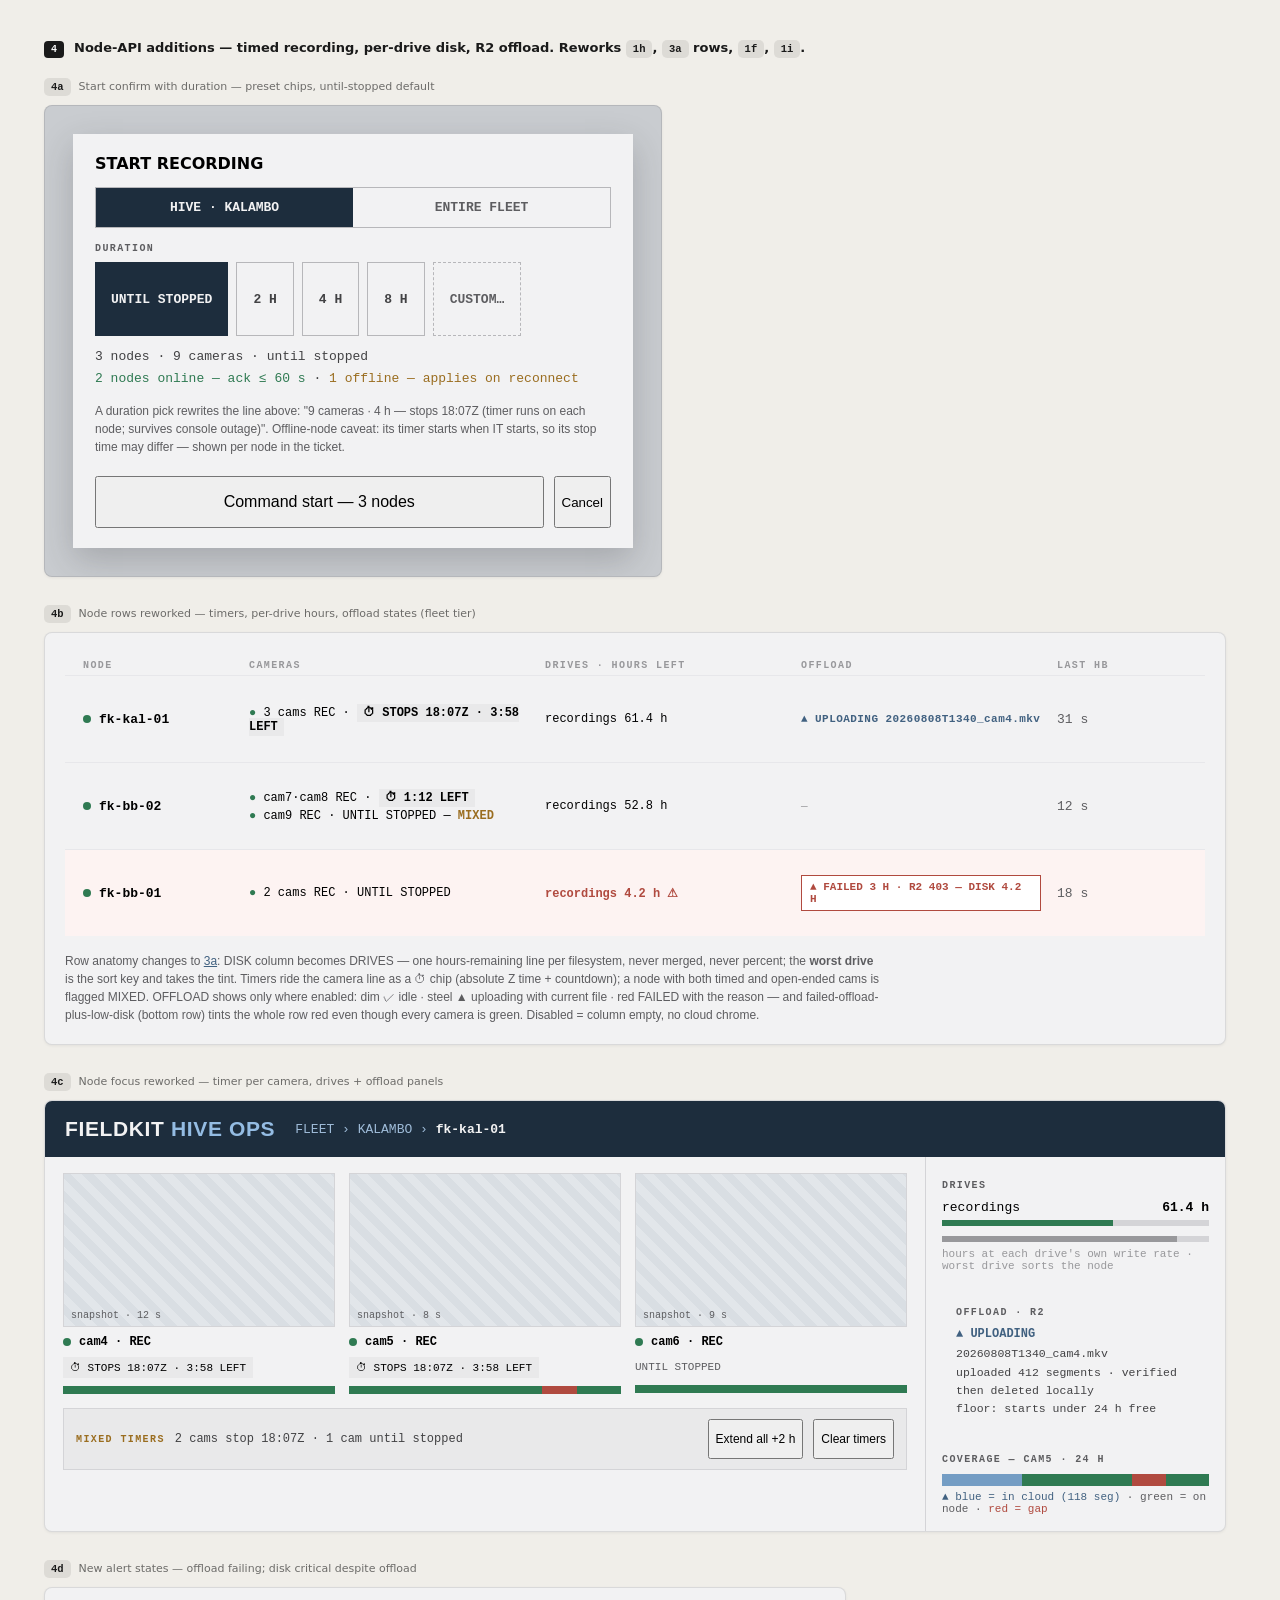
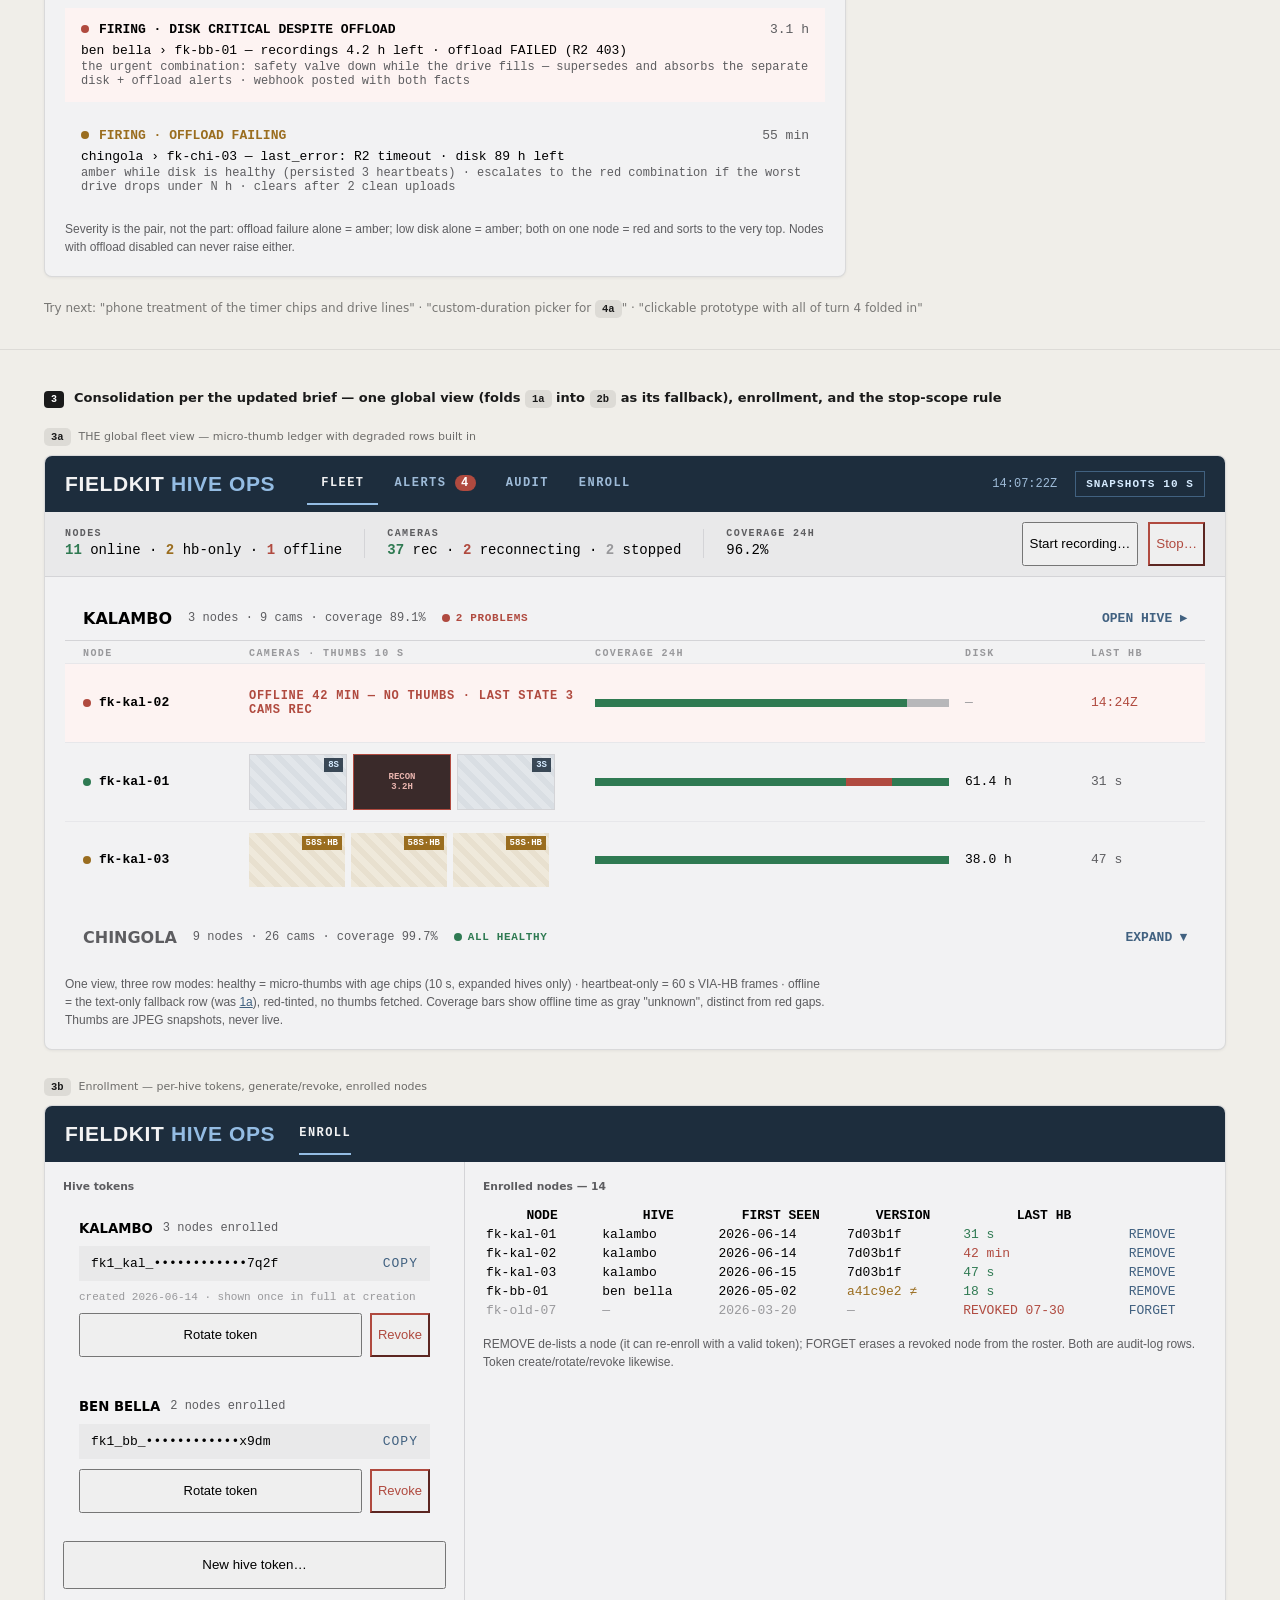
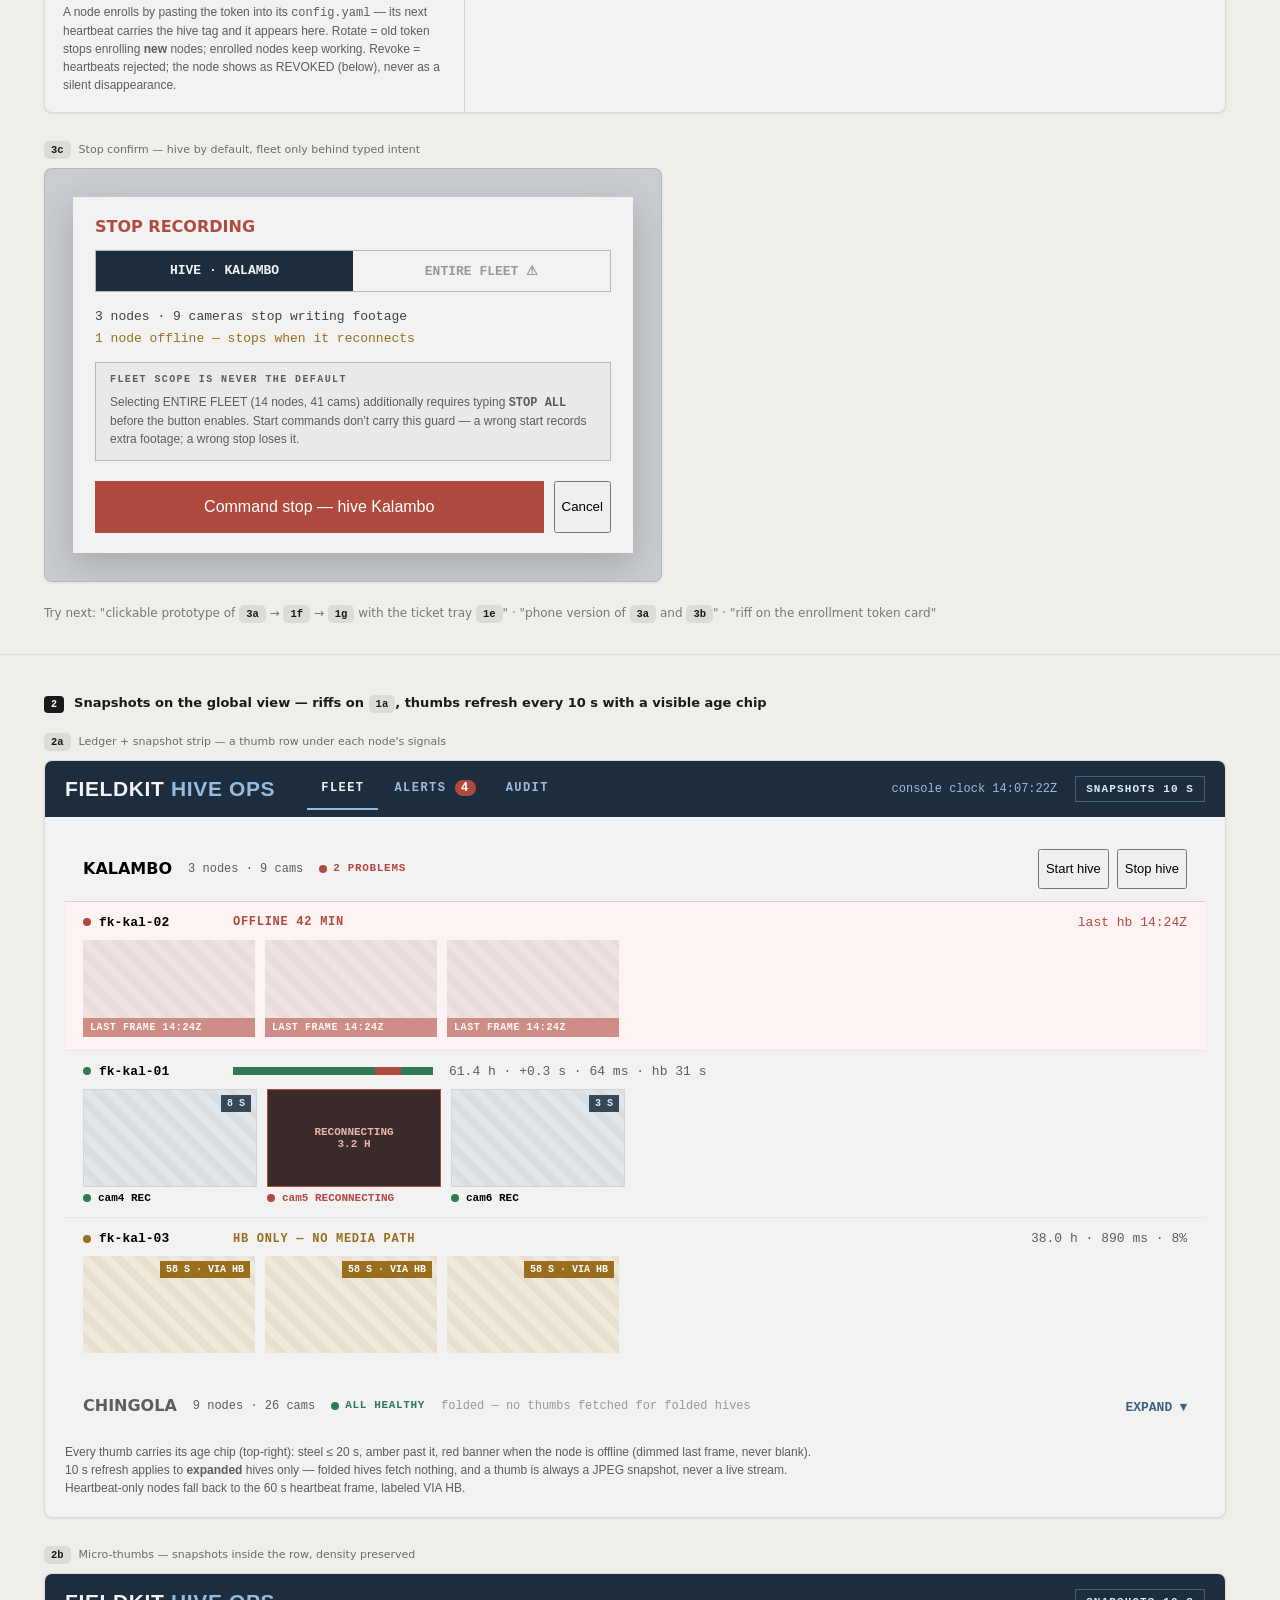
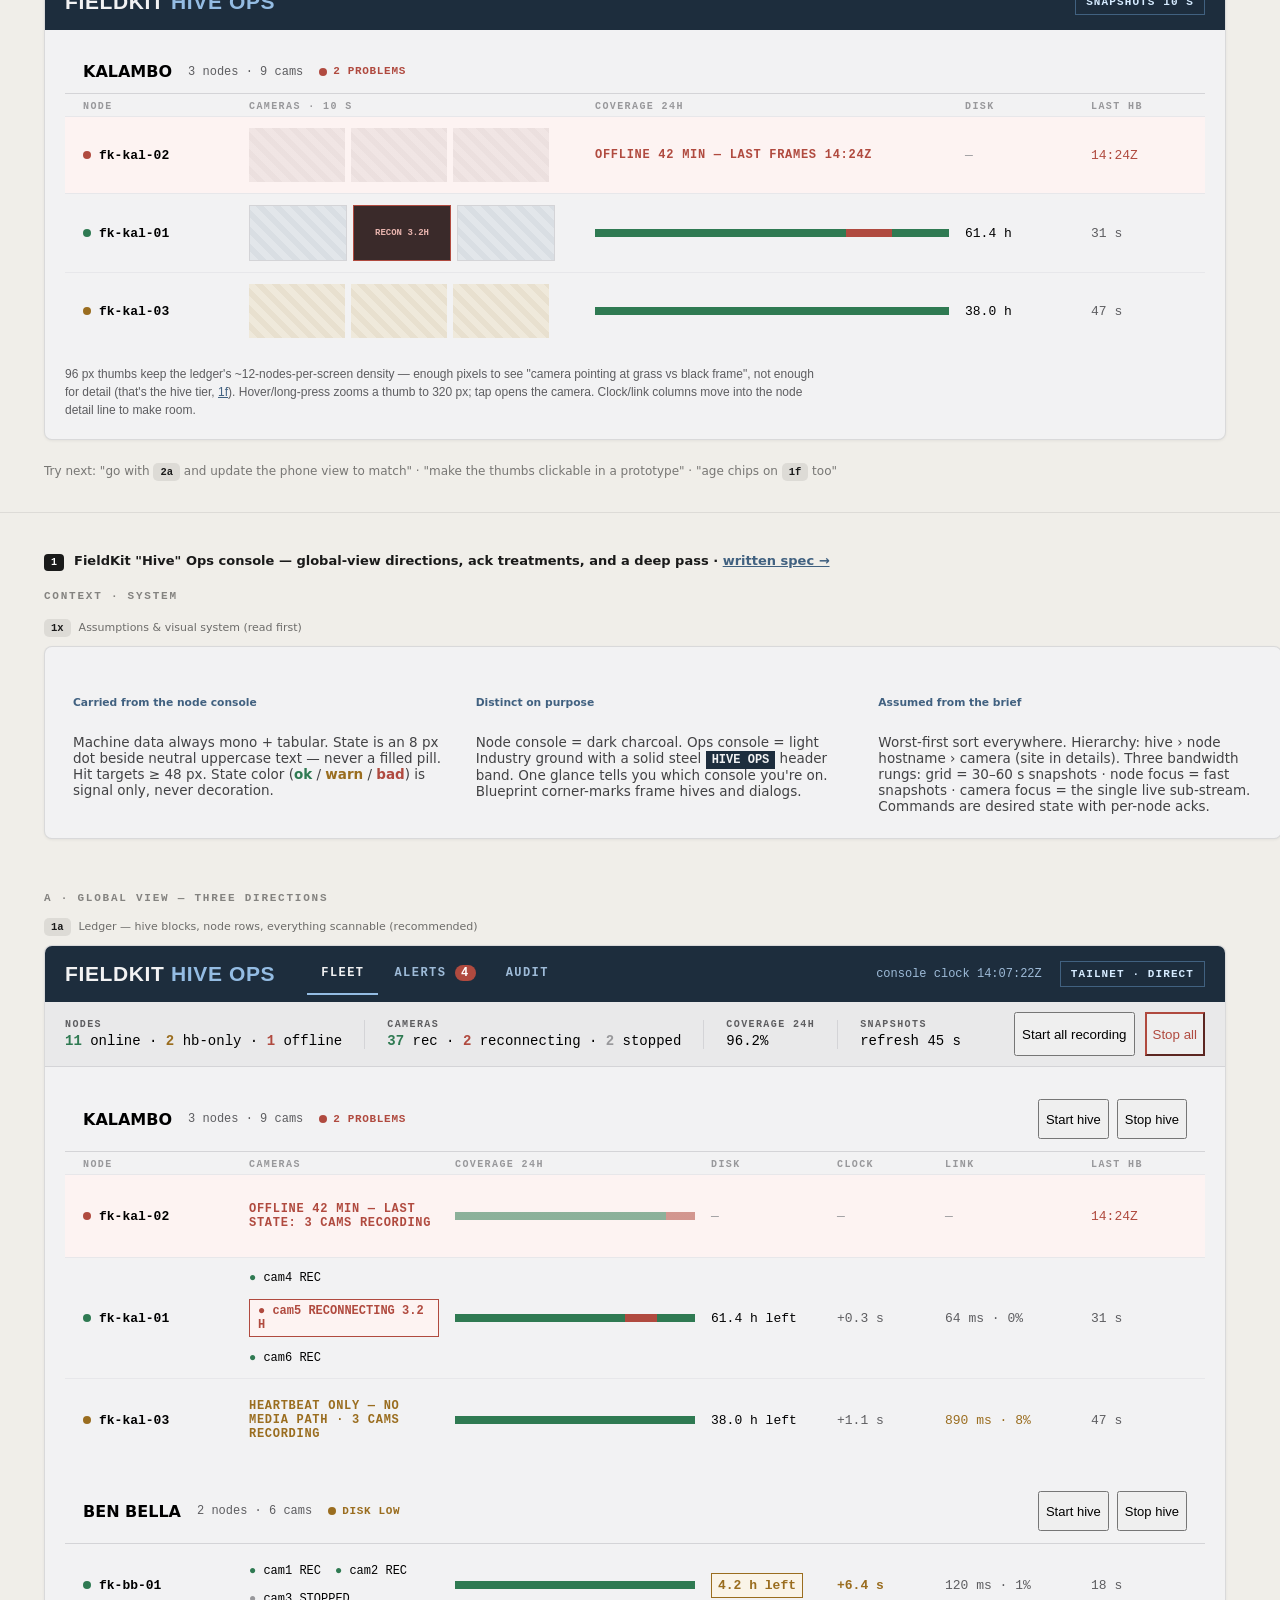
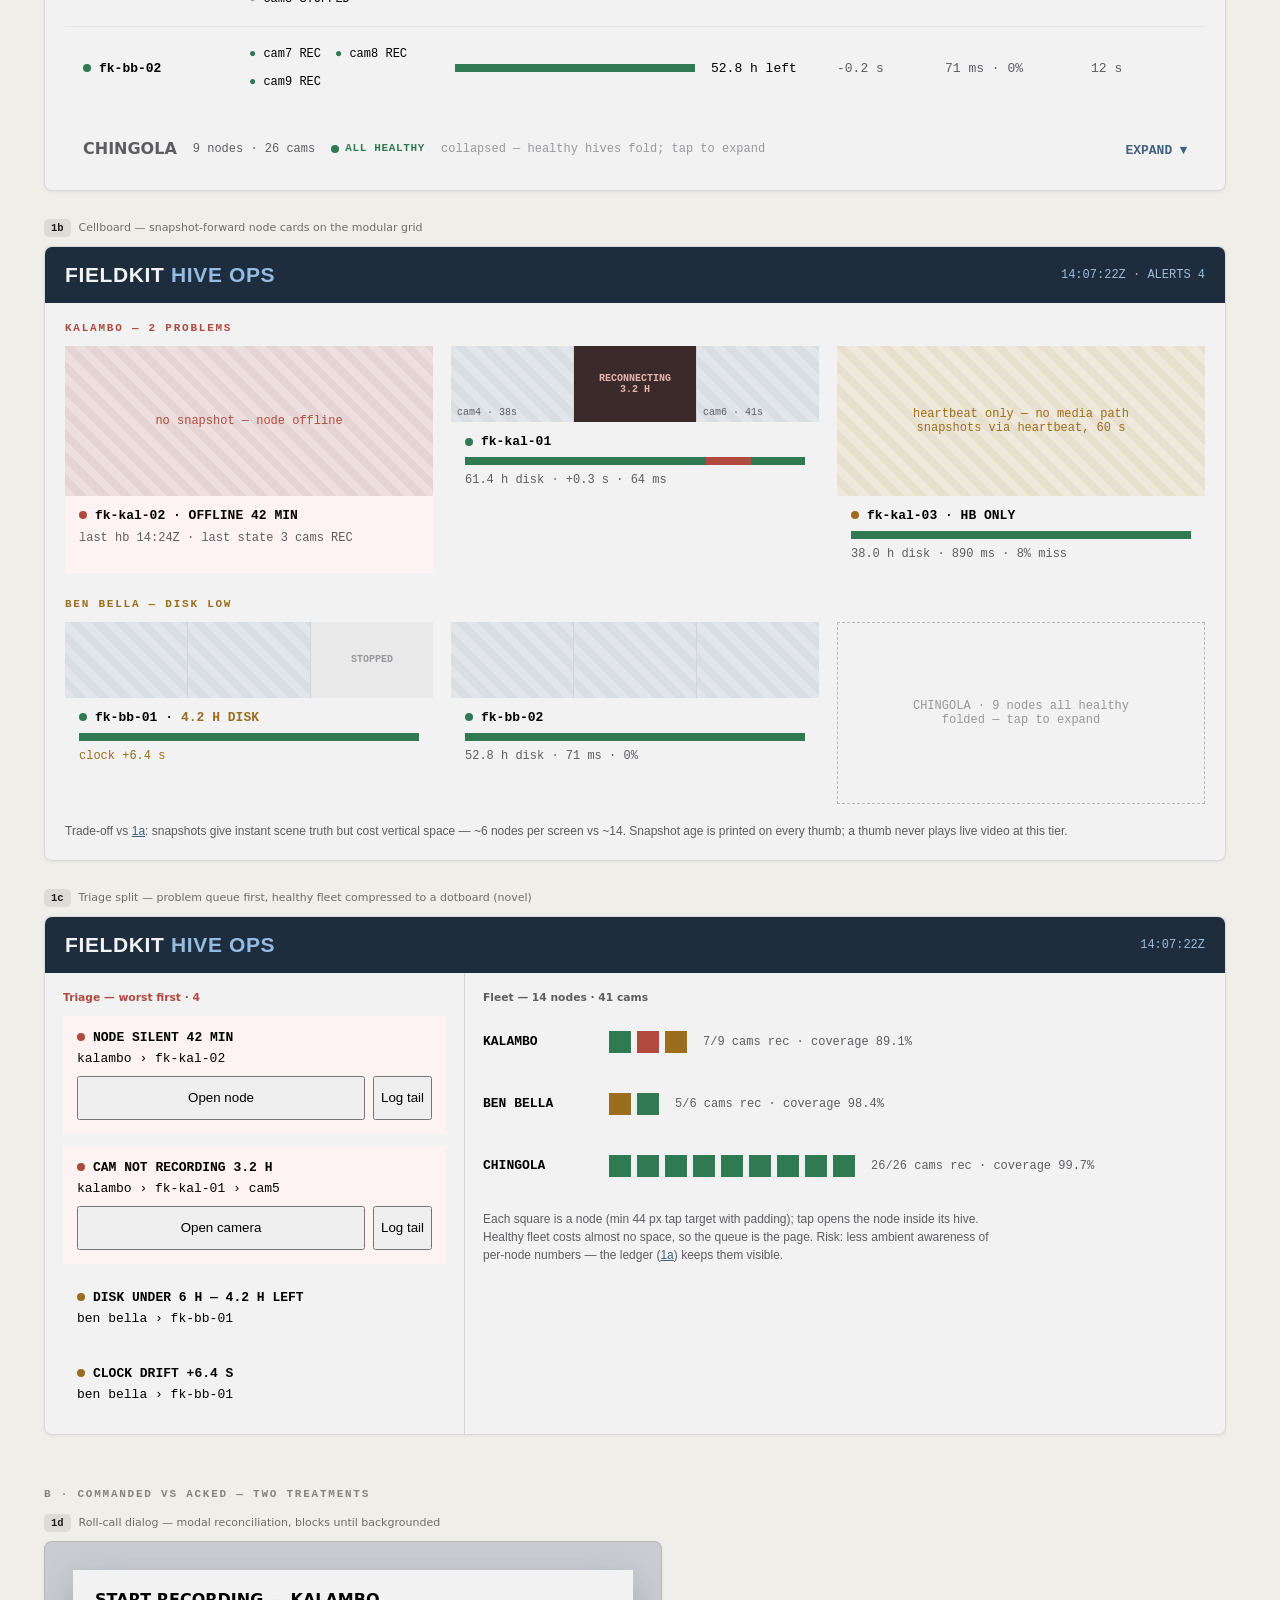
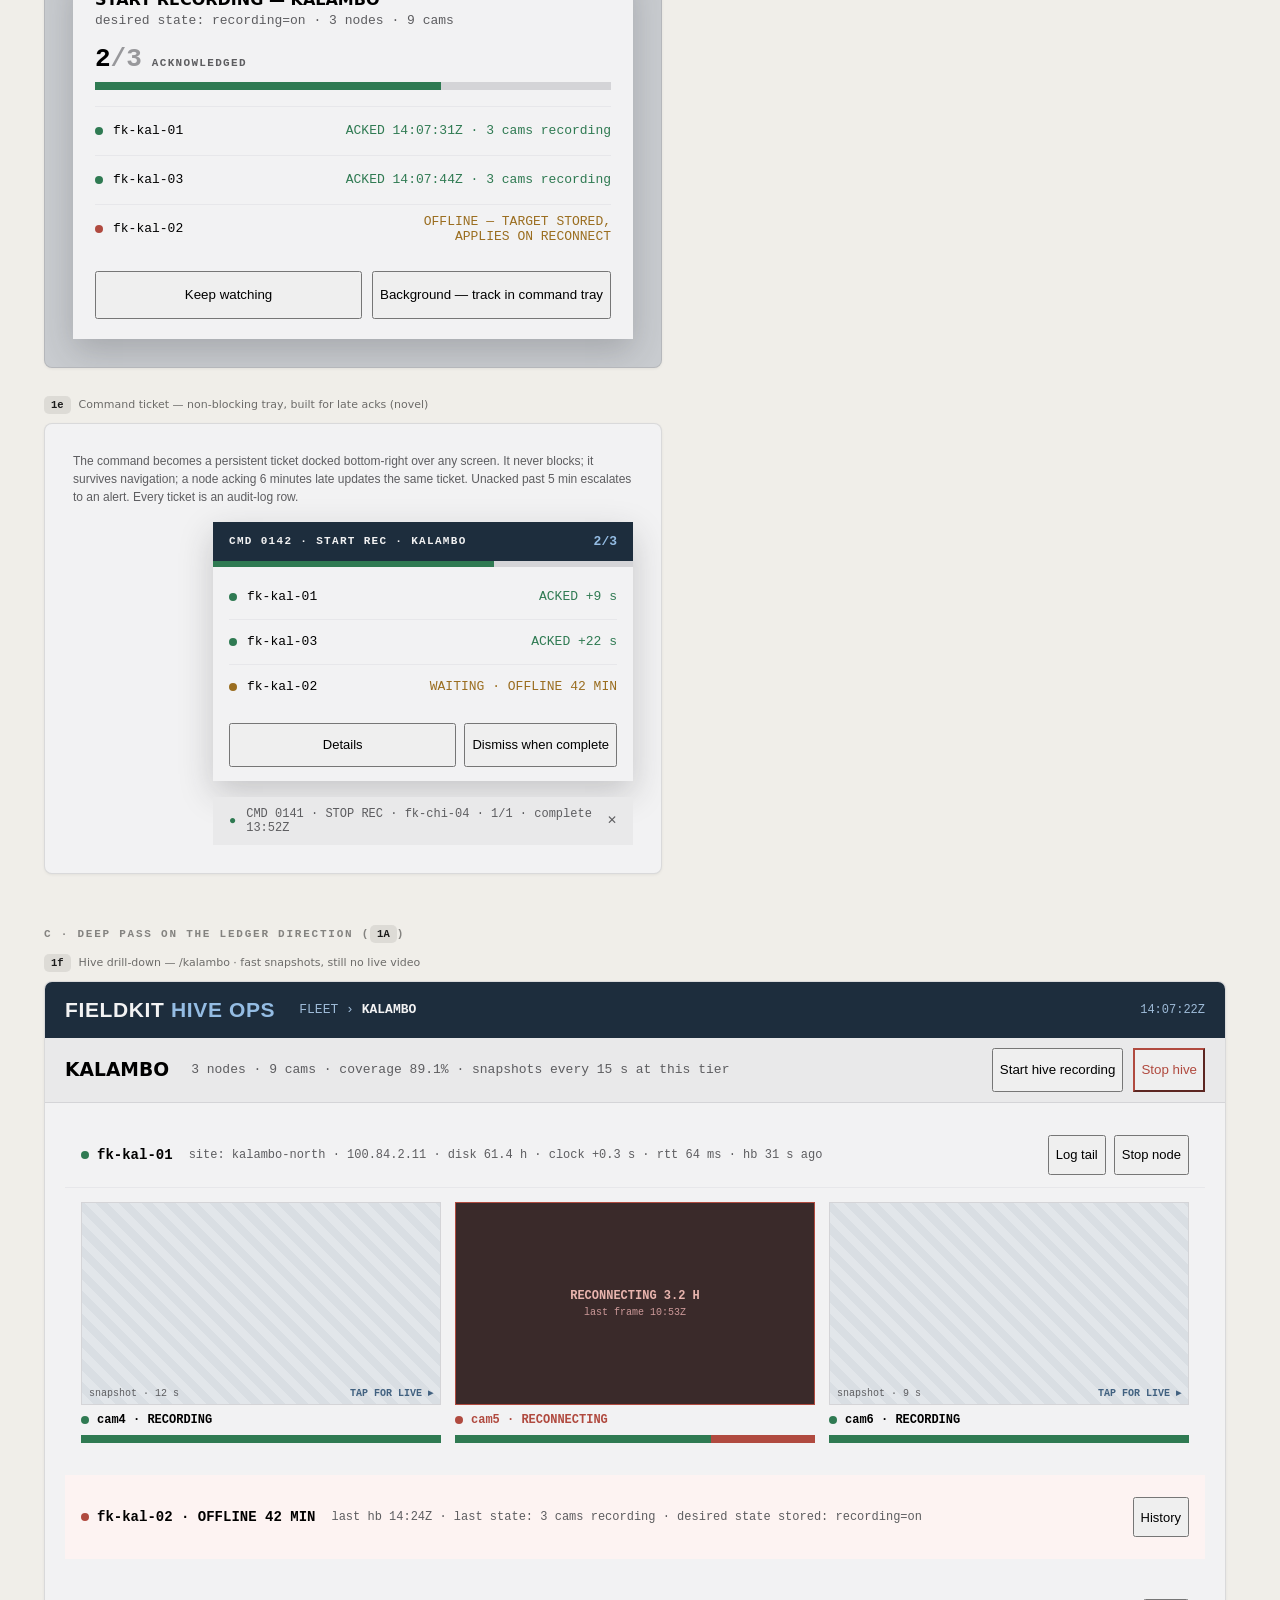
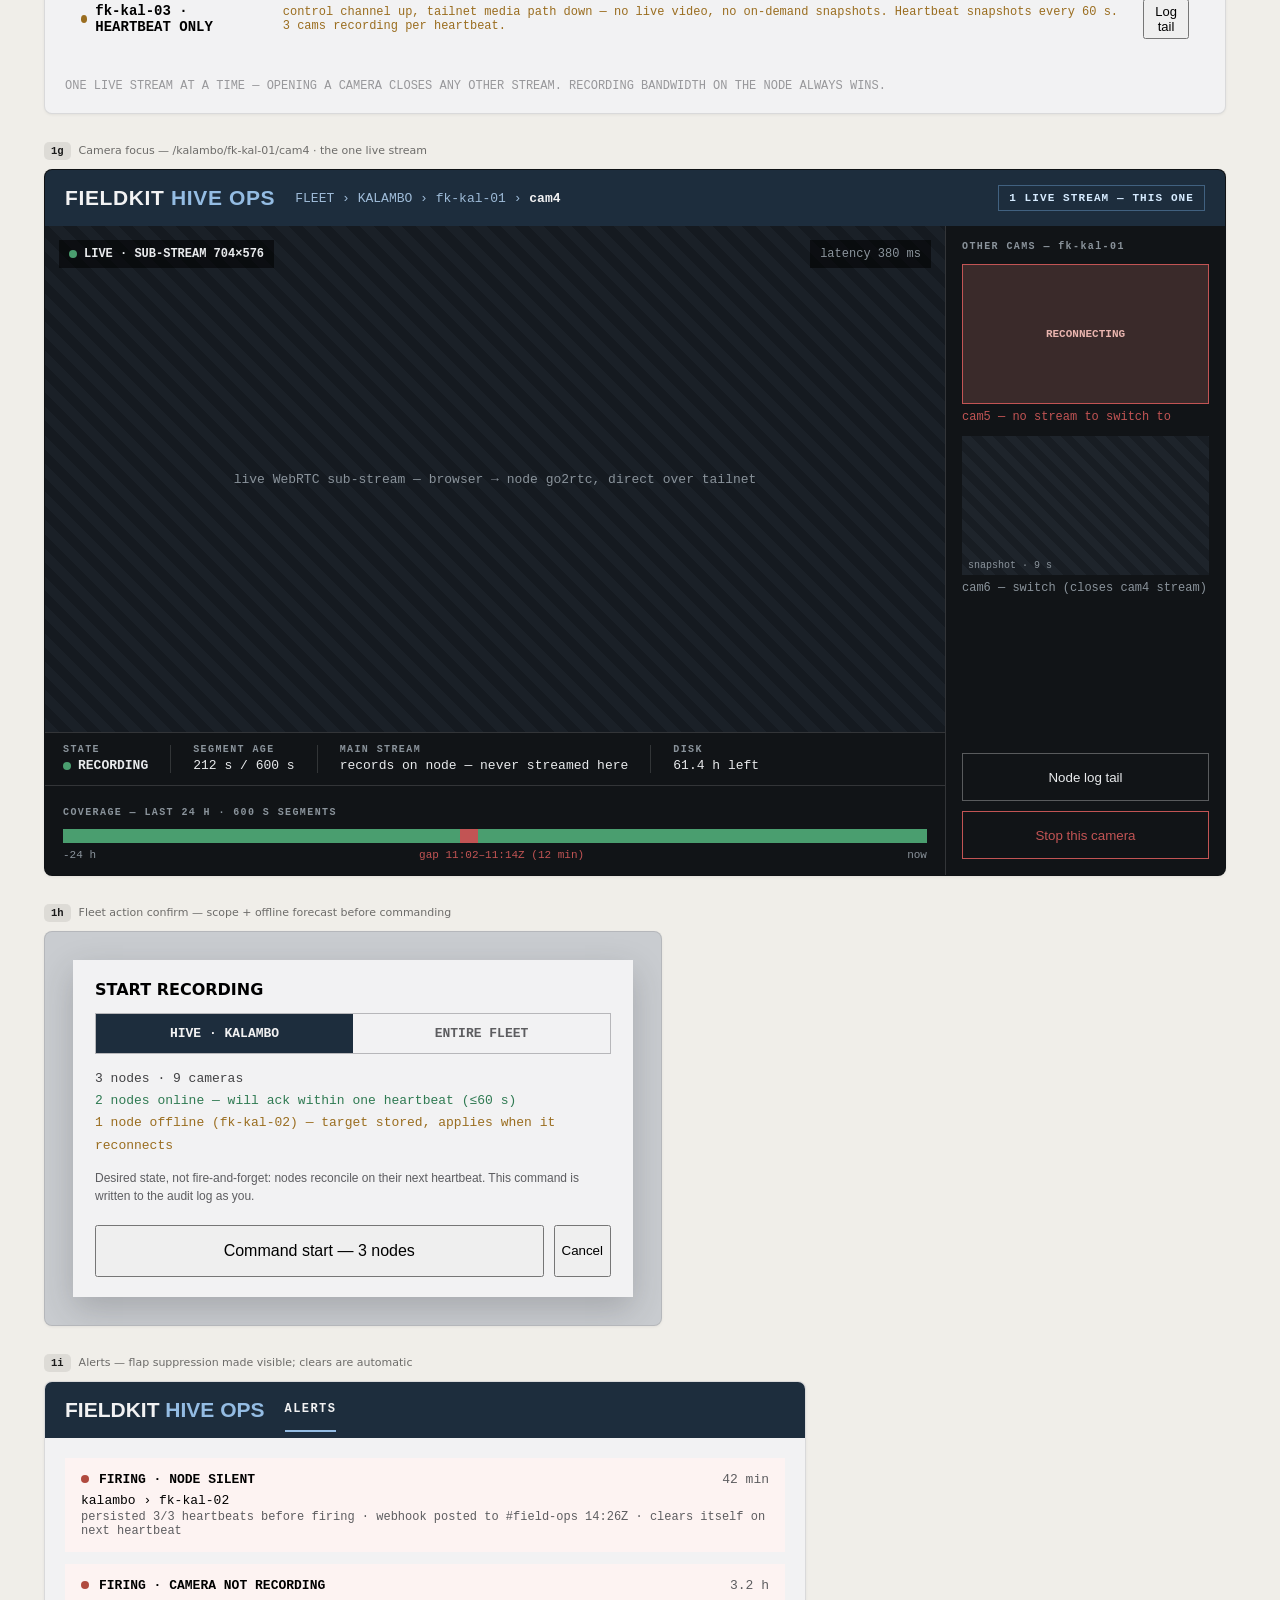
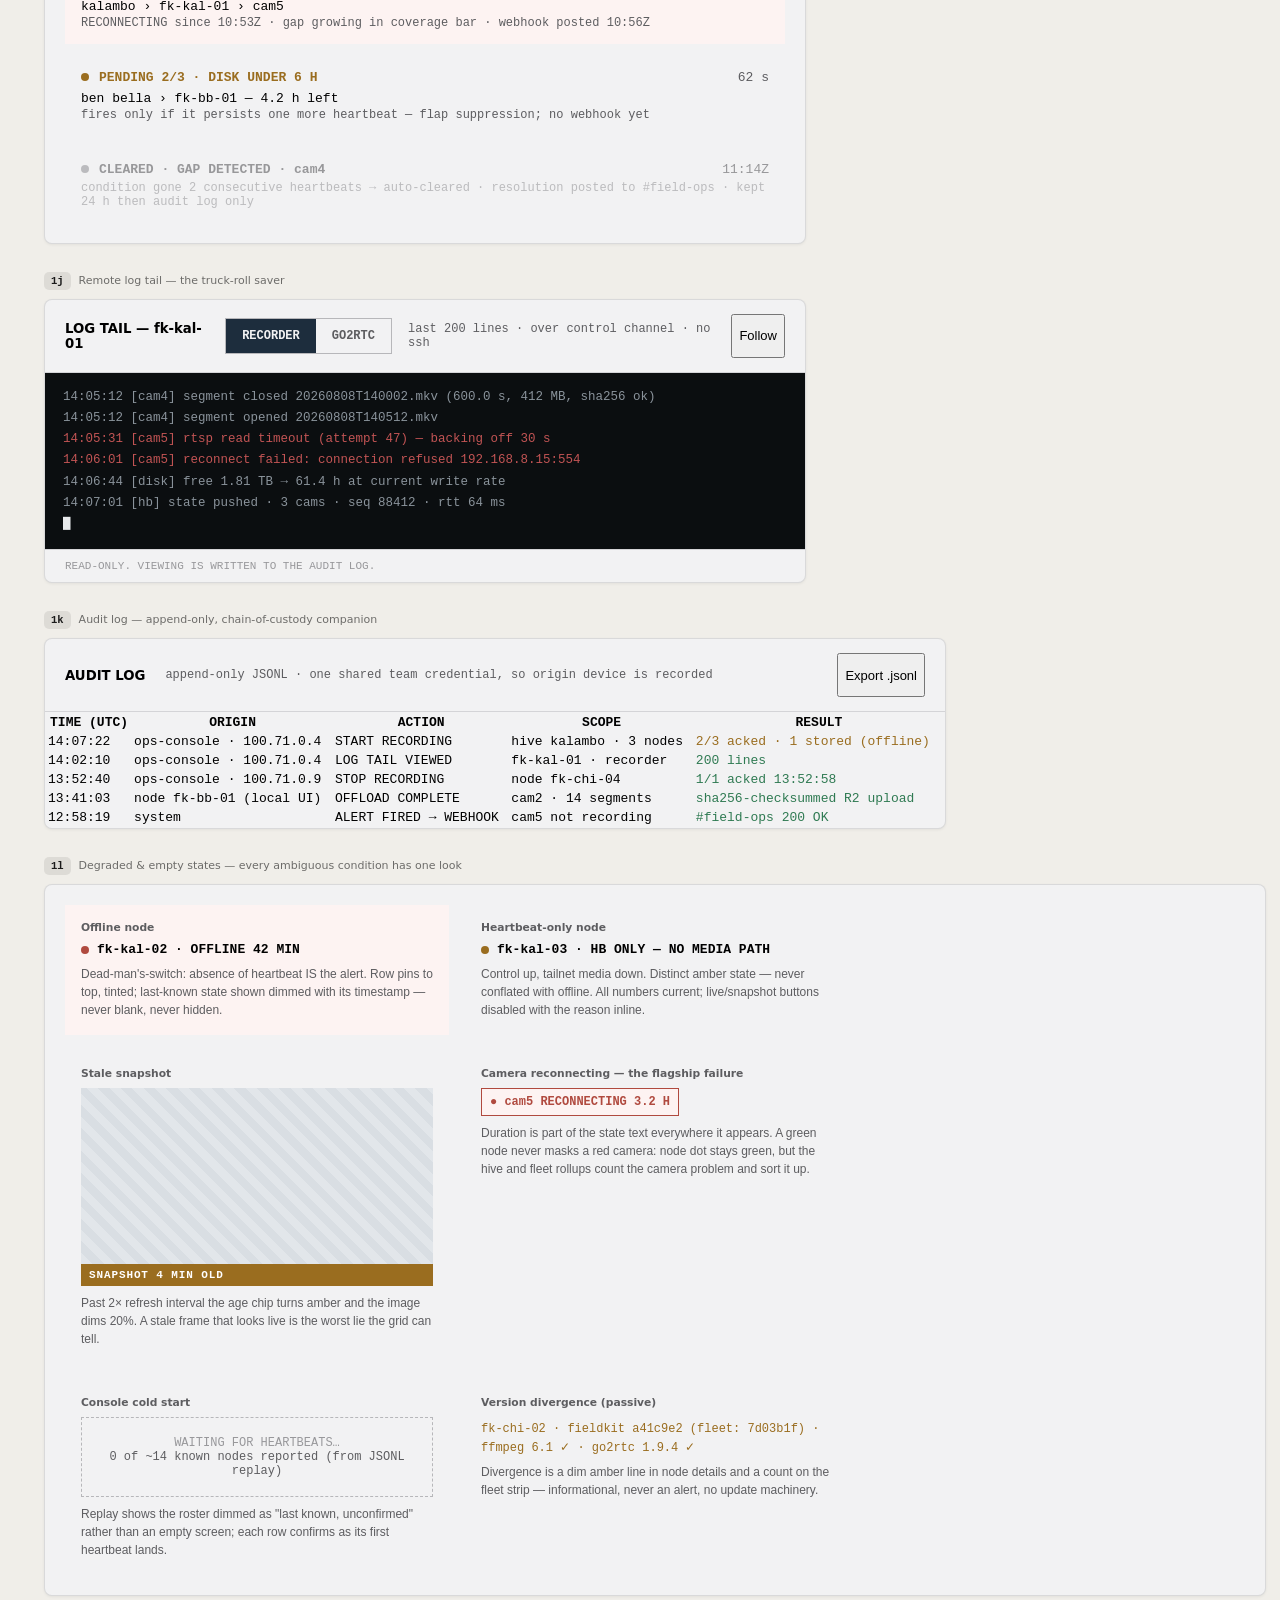
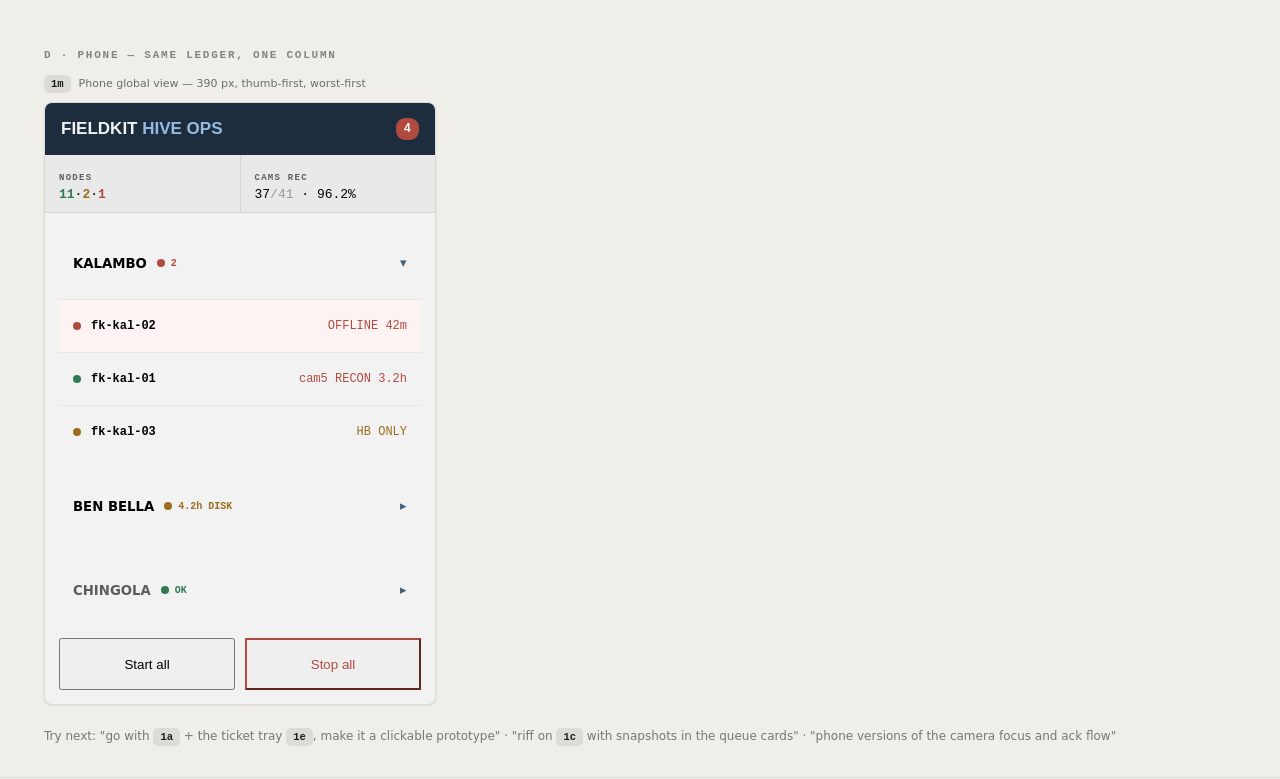
==== commit 1e051d15: "Remove NVR support: FieldKit is now camera-direct RTSP only Delete nvr_pull.py, the /api/nvr/* route" ====
--- a/docs/ops-design-mocks.html
+++ b/docs/ops-design-mocks.html
@@ -41,7 +41,7 @@
 <div style="display:grid;grid-template-columns:150px 1fr 240px 240px 130px;gap:0 16px;align-items:center;padding:13px 18px;border-top:1px solid #e7e7ea;min-height:60px">
 <span style="display:inline-flex;align-items:center;gap:8px;font:600 13px ui-monospace,Menlo,monospace"><span style="width:8px;height:8px;border-radius:50%;background:#2f7a52;display:inline-block"></span>fk-kal-01</span>
 <span style="display:flex;flex-direction:column;gap:4px;font:12px ui-monospace,Menlo,monospace"><span><span style="color:#2f7a52">●</span> 3 cams REC · <b style="background:#e9e9ea;padding:2px 6px">⏱ STOPS 18:07Z · 3:58 LEFT</b></span></span>
-<span style="display:flex;flex-direction:column;gap:3px;font:12px ui-monospace,Menlo,monospace"><span>recordings 61.4 h</span><span style="color:#5d5d60">nvr-staging 210 h</span></span>
+<span style="display:flex;flex-direction:column;gap:3px;font:12px ui-monospace,Menlo,monospace"><span>recordings 61.4 h</span></span>
 <span style="display:inline-flex;align-items:center;gap:7px;font:600 11px ui-monospace,Menlo,monospace;color:#416180;letter-spacing:.04em">▲ UPLOADING 20260808T1340_cam4.mkv</span>
 <span style="font:13px ui-monospace,Menlo,monospace;color:#5d5d60">31 s</span></div>
 <div style="display:grid;grid-template-columns:150px 1fr 240px 240px 130px;gap:0 16px;align-items:center;padding:13px 18px;border-top:1px solid #e7e7ea;min-height:60px">
@@ -53,7 +53,7 @@
 <div style="display:grid;grid-template-columns:150px 1fr 240px 240px 130px;gap:0 16px;align-items:center;padding:13px 18px;border-top:1px solid #e7e7ea;min-height:60px;background:#fdf3f2">
 <span style="display:inline-flex;align-items:center;gap:8px;font:600 13px ui-monospace,Menlo,monospace"><span style="width:8px;height:8px;border-radius:50%;background:#2f7a52;display:inline-block"></span>fk-bb-01</span>
 <span style="font:12px ui-monospace,Menlo,monospace"><span style="color:#2f7a52">●</span> 2 cams REC · UNTIL STOPPED</span>
-<span style="display:flex;flex-direction:column;gap:3px;font:12px ui-monospace,Menlo,monospace"><span style="color:#b04a3f;font-weight:600">recordings 4.2 h ⚠</span><span style="color:#5d5d60">nvr-staging 96 h</span></span>
+<span style="display:flex;flex-direction:column;gap:3px;font:12px ui-monospace,Menlo,monospace"><span style="color:#b04a3f;font-weight:600">recordings 4.2 h ⚠</span></span>
 <span style="display:inline-flex;align-items:center;gap:7px;font:600 11px ui-monospace,Menlo,monospace;color:#b04a3f;background:#fff;border:1px solid #b04a3f;padding:5px 8px">▲ FAILED 3 H · R2 403 — DISK 4.2 H</span>
 <span style="font:13px ui-monospace,Menlo,monospace;color:#5d5d60">18 s</span></div>
 </div>
@@ -92,7 +92,6 @@
 <div><span style="font:600 10px/1 ui-monospace,Menlo,monospace;letter-spacing:.14em;color:#5d5d60">DRIVES</span>
 <div style="display:flex;justify-content:space-between;font:13px ui-monospace,Menlo,monospace;margin-top:8px"><span>recordings</span><b>61.4 h</b></div>
 <div style="height:6px;background:#d4d4d7;margin:5px 0 10px"><div style="height:100%;width:64%;background:#2f7a52"></div></div>
-<div style="display:flex;justify-content:space-between;font:13px ui-monospace,Menlo,monospace;color:#5d5d60"><span>nvr-staging</span><b>210 h</b></div>
 <div style="height:6px;background:#d4d4d7;margin-top:5px"><div style="height:100%;width:88%;background:#98989b"></div></div>
 <div style="font:11px ui-monospace,Menlo,monospace;color:#98989b;margin-top:6px">hours at each drive's own write rate · worst drive sorts the node</div></div>
 <div class="blueprint" style="padding:12px 14px"><i class="corner tl"></i><i class="corner tr"></i><i class="corner bl"></i><i class="corner br"></i>
@@ -682,7 +681,7 @@
 <tr><td>14:07:22</td><td>ops-console · 100.71.0.4</td><td>START RECORDING</td><td>hive kalambo · 3 nodes</td><td style="color:#9a6d1f">2/3 acked · 1 stored (offline)</td></tr>
 <tr><td>14:02:10</td><td>ops-console · 100.71.0.4</td><td>LOG TAIL VIEWED</td><td>fk-kal-01 · recorder</td><td style="color:#2f7a52">200 lines</td></tr>
 <tr><td>13:52:40</td><td>ops-console · 100.71.0.9</td><td>STOP RECORDING</td><td>node fk-chi-04</td><td style="color:#2f7a52">1/1 acked 13:52:58</td></tr>
-<tr><td>13:41:03</td><td>node fk-bb-01 (local UI)</td><td>NVR PULL COMPLETE</td><td>cam2 · 14 segments</td><td style="color:#2f7a52">sha256 manifest · .verified</td></tr>
+<tr><td>13:41:03</td><td>node fk-bb-01 (local UI)</td><td>OFFLOAD COMPLETE</td><td>cam2 · 14 segments</td><td style="color:#2f7a52">sha256-checksummed R2 upload</td></tr>
 <tr><td>12:58:19</td><td>system</td><td>ALERT FIRED → WEBHOOK</td><td>cam5 not recording</td><td style="color:#2f7a52">#field-ops 200 OK</td></tr>
 </tbody></table>
 </div></div>
